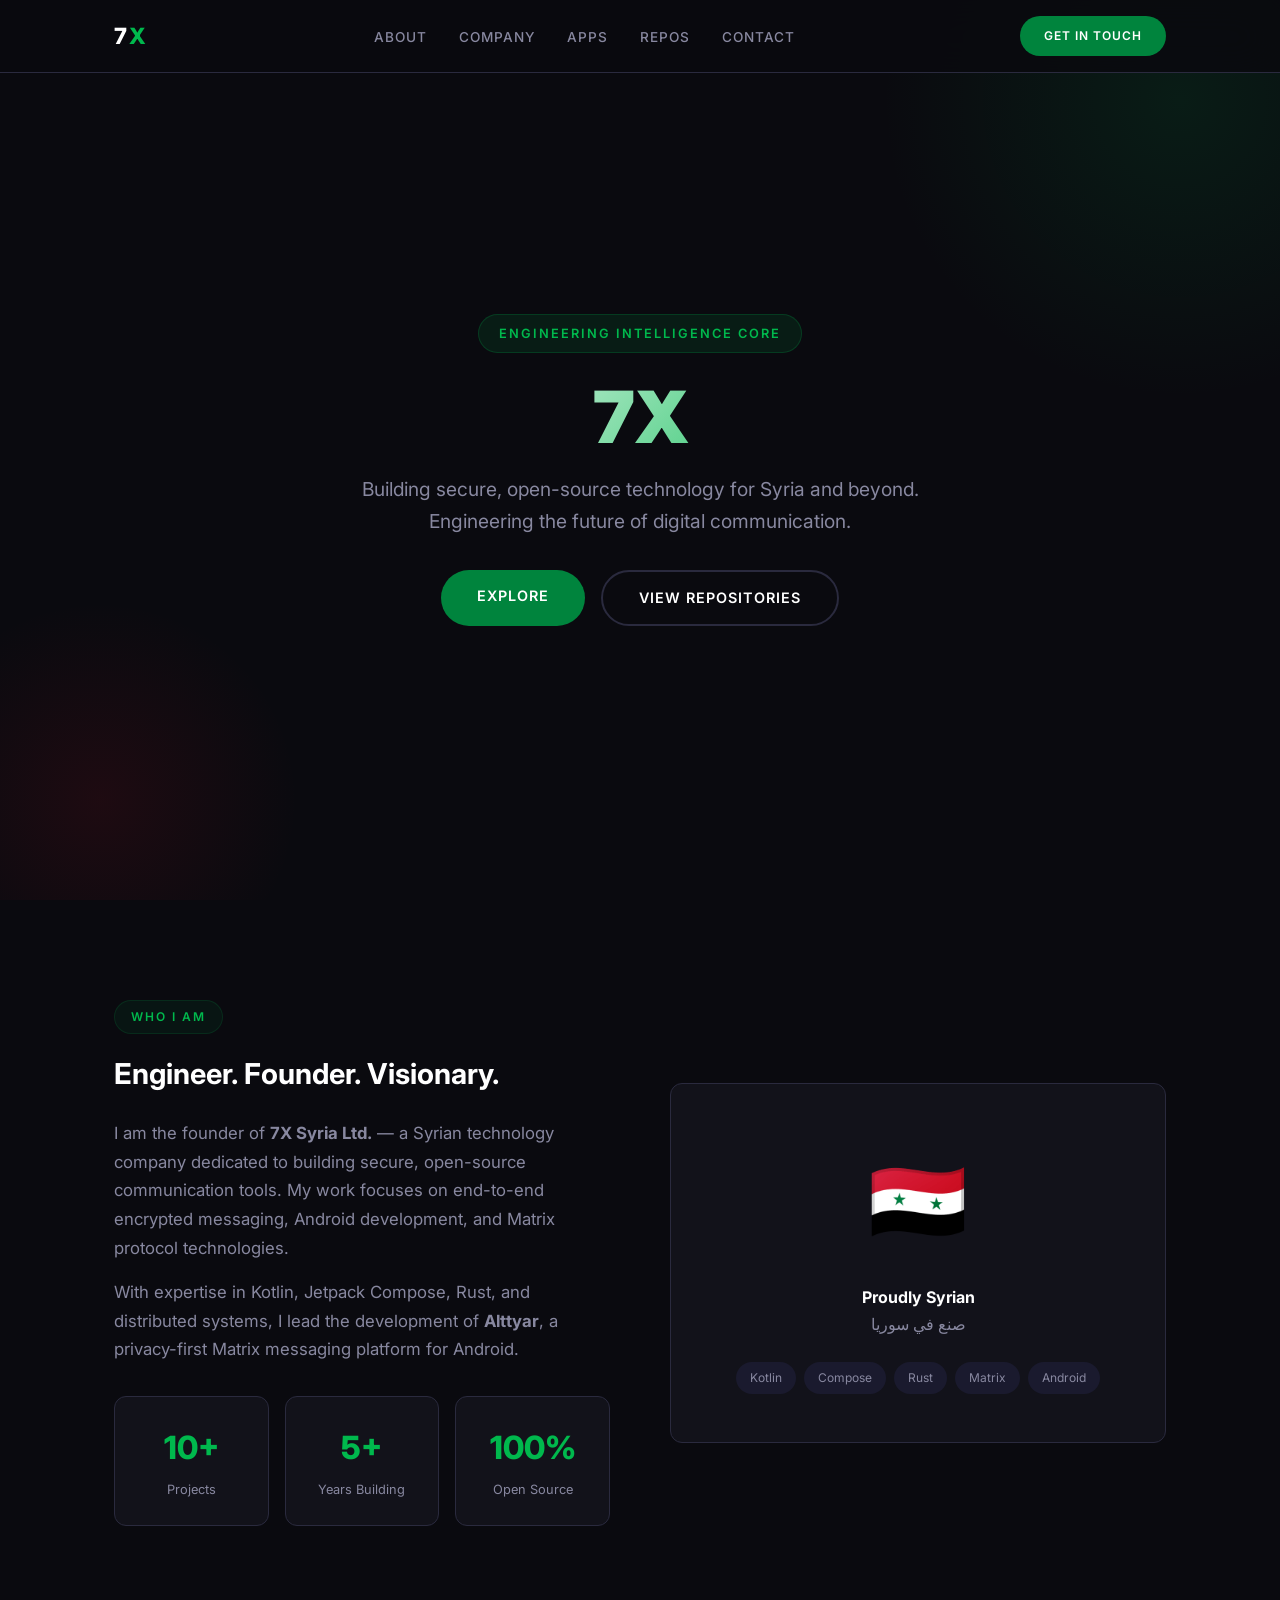
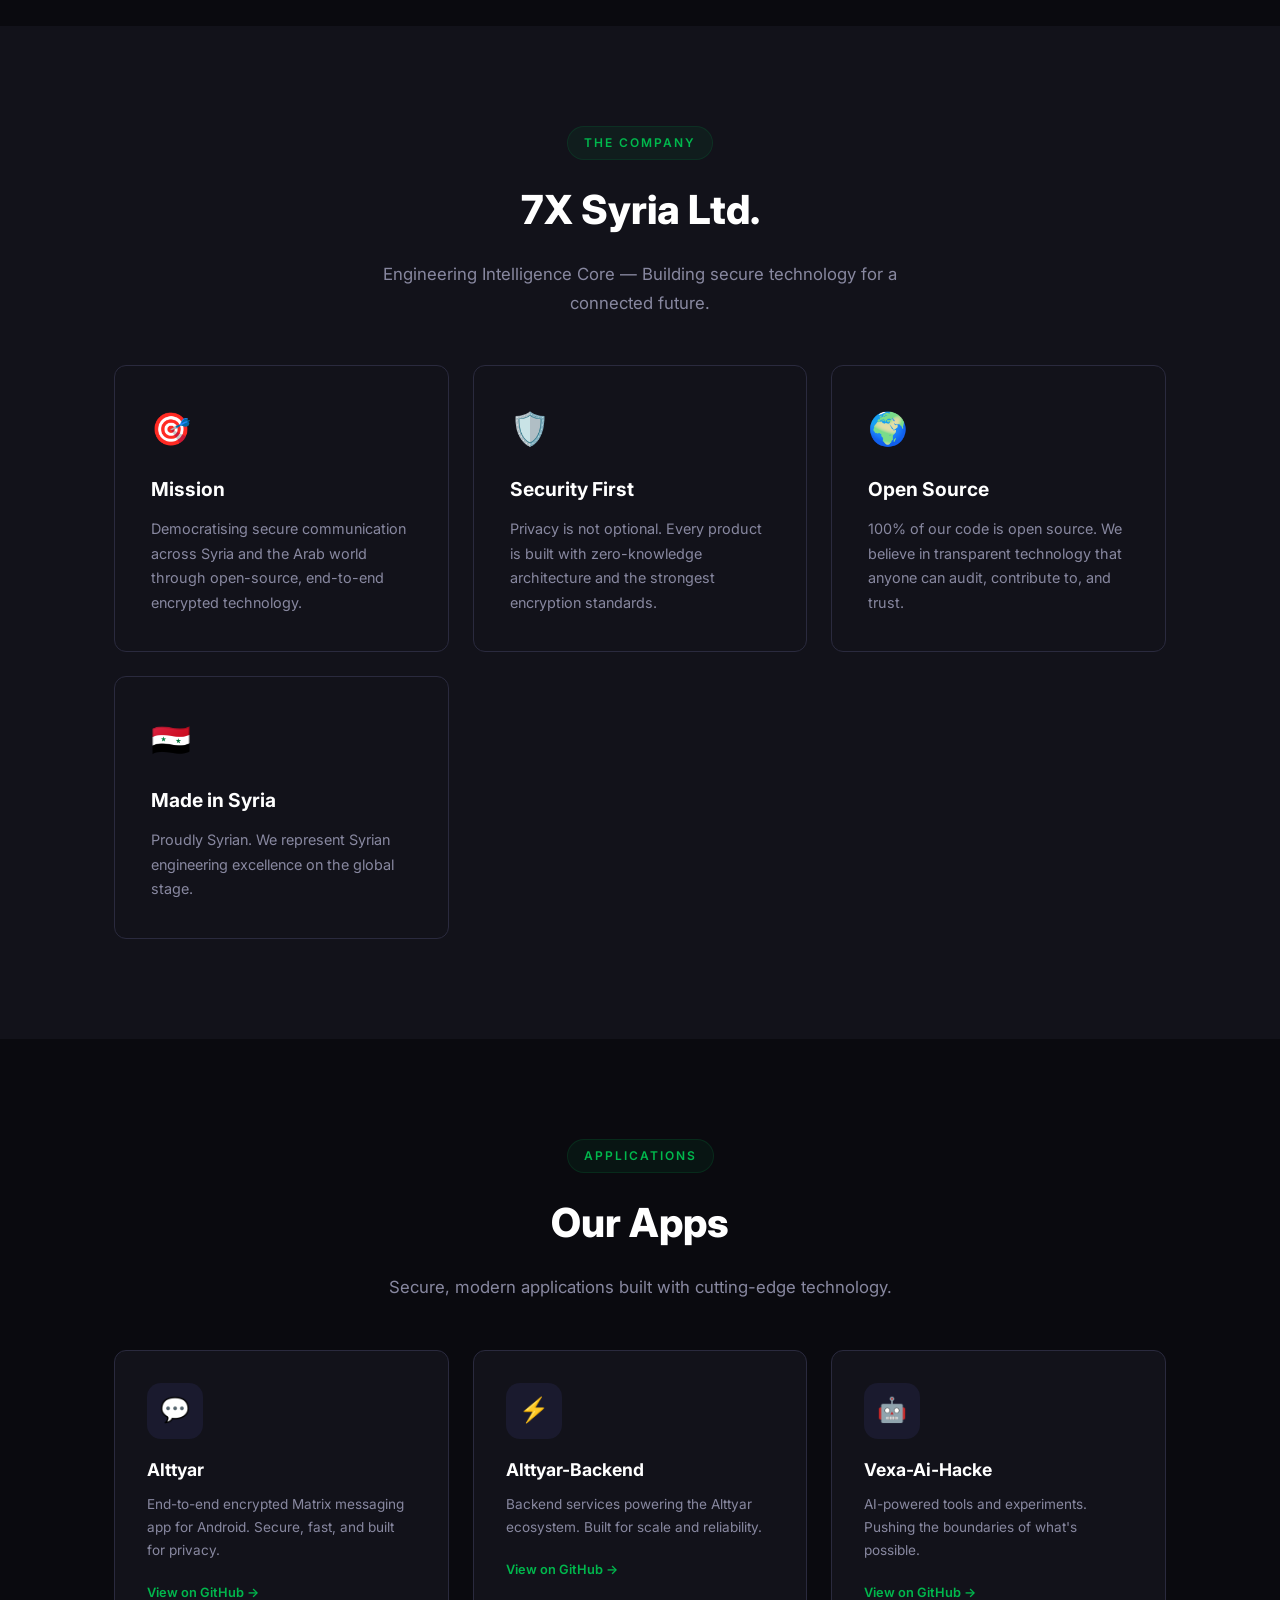
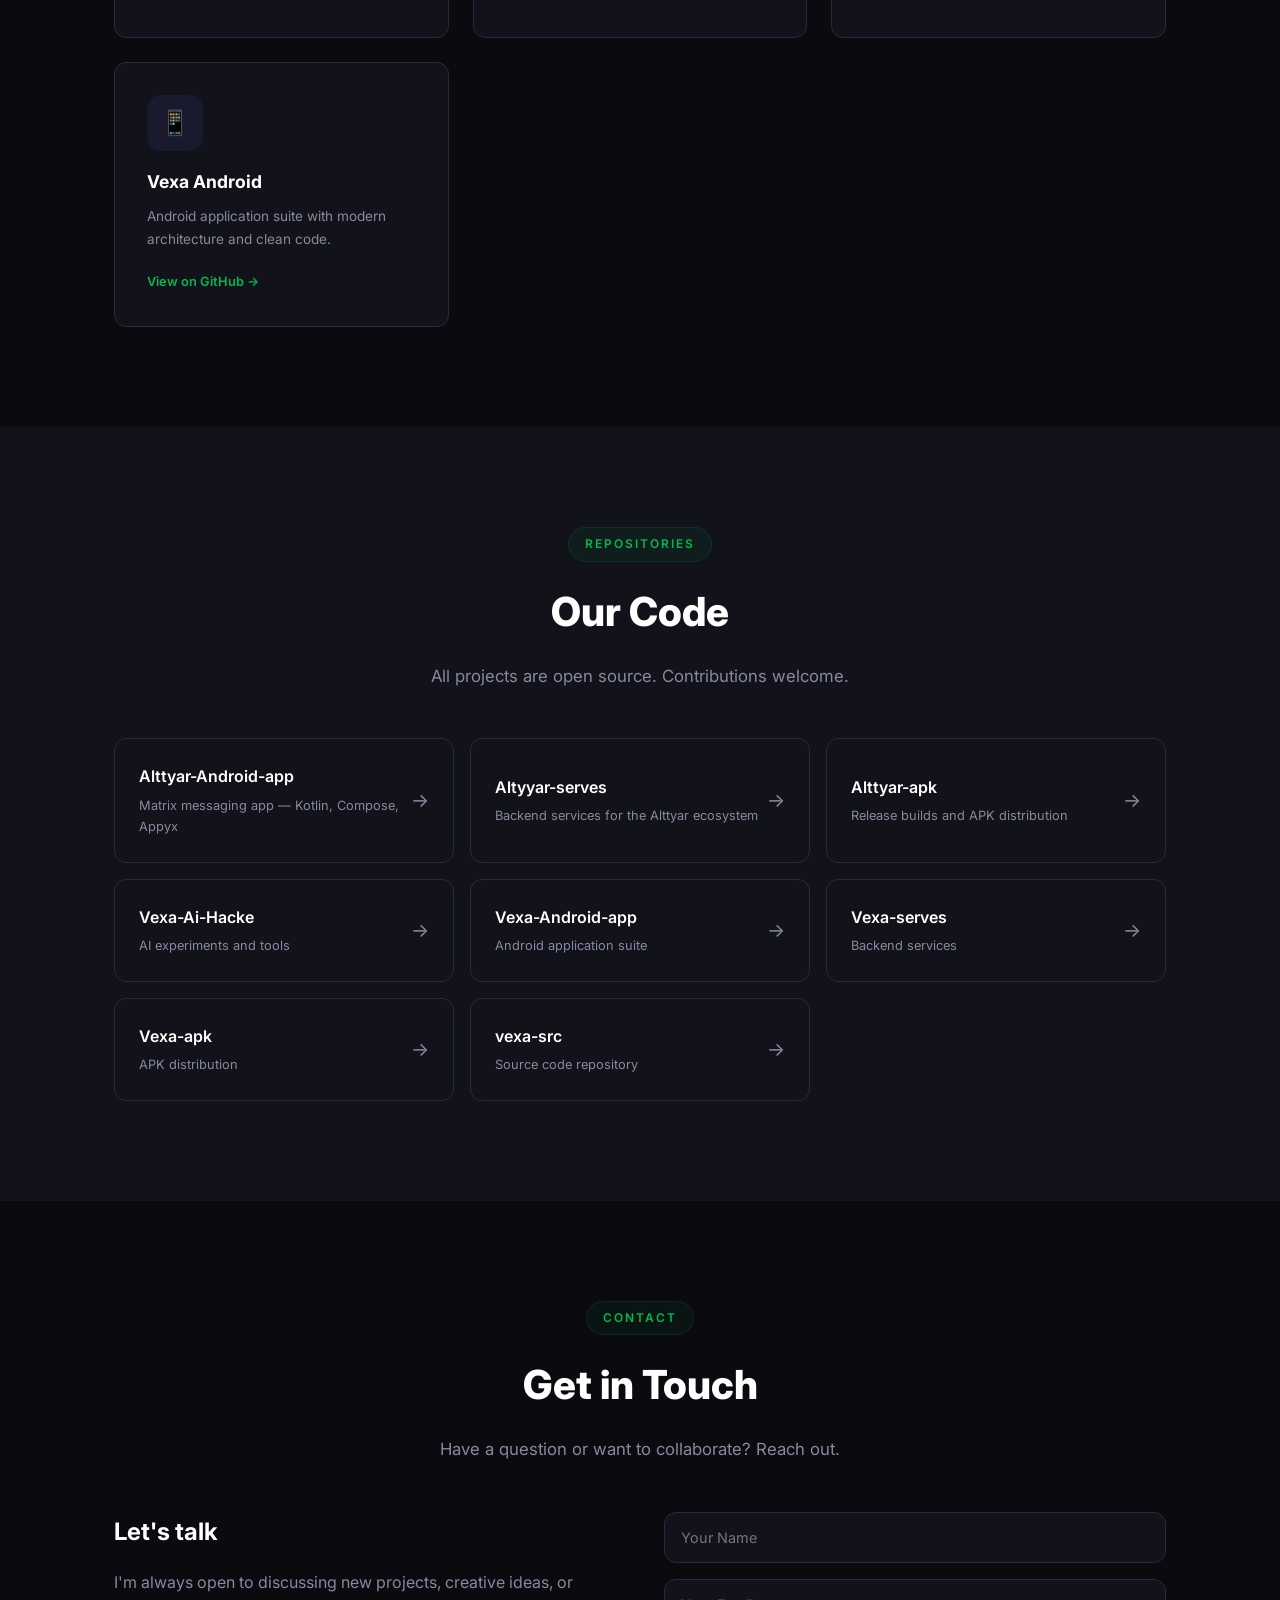
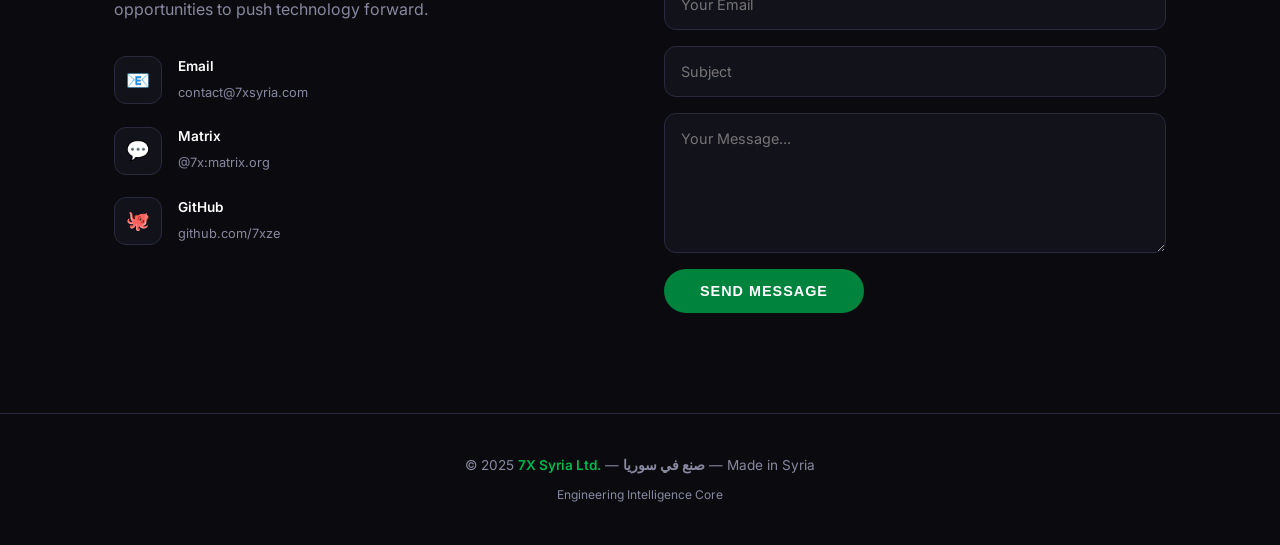
==== index.html @ 0cc9c68c "Build professional 7X website" ====
<!DOCTYPE html>
<html lang="en" dir="ltr">
<head>
  <meta charset="UTF-8">
  <meta name="viewport" content="width=device-width, initial-scale=1.0">
  <title>7X — Engineering Intelligence Core</title>
  <link rel="preconnect" href="https://fonts.googleapis.com">
  <link rel="preconnect" href="https://fonts.gstatic.com" crossorigin>
  <link href="https://fonts.googleapis.com/css2?family=Inter:wght@300;400;500;600;700;800;900&display=swap" rel="stylesheet">
  <style>
    *, *::before, *::after { margin: 0; padding: 0; box-sizing: border-box; }
    html { scroll-behavior: smooth; }
    :root {
      --bg: #0a0a0f;
      --bg2: #12121a;
      --bg3: #1a1a2e;
      --primary: #00843D;
      --primary-light: #00b84d;
      --accent: #ce1126;
      --white: #ffffff;
      --text: #e0e0e0;
      --text-muted: #8888a0;
      --border: #2a2a3e;
      --radius: 12px;
      --max-width: 1100px;
    }
    body {
      font-family: 'Inter', -apple-system, BlinkMacSystemFont, 'Segoe UI', sans-serif;
      background: var(--bg);
      color: var(--text);
      line-height: 1.7;
      overflow-x: hidden;
    }
    a { color: var(--primary-light); text-decoration: none; transition: 0.3s; }
    a:hover { color: var(--white); }
    .container { max-width: var(--max-width); margin: 0 auto; padding: 0 24px; }

    /* Nav */
    nav {
      position: fixed; top: 0; width: 100%; z-index: 1000;
      background: rgba(10,10,15,0.85); backdrop-filter: blur(20px);
      border-bottom: 1px solid var(--border);
      padding: 16px 0;
    }
    nav .container { display: flex; justify-content: space-between; align-items: center; }
    nav .logo { font-weight: 800; font-size: 1.4rem; color: var(--white); letter-spacing: 2px; }
    nav .logo span { color: var(--primary-light); }
    nav ul { display: flex; gap: 32px; list-style: none; }
    nav ul a { color: var(--text-muted); font-size: 0.85rem; font-weight: 500; text-transform: uppercase; letter-spacing: 1px; transition: 0.3s; }
    nav ul a:hover { color: var(--white); }

    /* Hero */
    .hero {
      min-height: 100vh; display: flex; align-items: center; justify-content: center;
      text-align: center; position: relative; overflow: hidden;
      padding: 120px 0 80px;
    }
    .hero::before {
      content: ''; position: absolute; width: 600px; height: 600px;
      background: radial-gradient(circle, rgba(0,132,61,0.15), transparent 70%);
      top: -200px; right: -200px; border-radius: 50%;
    }
    .hero::after {
      content: ''; position: absolute; width: 400px; height: 400px;
      background: radial-gradient(circle, rgba(206,17,38,0.1), transparent 70%);
      bottom: -100px; left: -100px; border-radius: 50%;
    }
    .hero-content { position: relative; z-index: 1; }
    .hero-badge {
      display: inline-block; padding: 8px 20px; border-radius: 50px;
      background: rgba(0,132,61,0.15); border: 1px solid rgba(0,132,61,0.3);
      color: var(--primary-light); font-size: 0.8rem; font-weight: 600;
      text-transform: uppercase; letter-spacing: 2px; margin-bottom: 24px;
    }
    .hero h1 {
      font-size: 4.5rem; font-weight: 900; line-height: 1.1; margin-bottom: 16px;
      background: linear-gradient(135deg, var(--white), var(--primary-light));
      -webkit-background-clip: text; -webkit-text-fill-color: transparent;
      background-clip: text;
    }
    .hero p {
      font-size: 1.2rem; color: var(--text-muted); max-width: 600px; margin: 0 auto 32px;
    }
    .hero-flags { display: flex; justify-content: center; gap: 12px; margin-bottom: 32px; }
    .hero-flags img { height: 24px; border-radius: 2px; }
    .btn {
      display: inline-block; padding: 14px 36px; border-radius: 50px;
      font-weight: 600; font-size: 0.9rem; cursor: pointer; transition: 0.3s;
      border: none; text-transform: uppercase; letter-spacing: 1px;
    }
    .btn-primary { background: var(--primary); color: var(--white); }
    .btn-primary:hover { background: var(--primary-light); transform: translateY(-2px); box-shadow: 0 8px 30px rgba(0,132,61,0.3); }
    .btn-outline { background: transparent; color: var(--white); border: 2px solid var(--border); }
    .btn-outline:hover { border-color: var(--primary-light); color: var(--primary-light); transform: translateY(-2px); }
    .hero-cta { display: flex; gap: 16px; justify-content: center; flex-wrap: wrap; }

    /* Sections */
    section { padding: 100px 0; }
    .section-tag {
      display: inline-block; padding: 6px 16px; border-radius: 50px;
      background: rgba(0,132,61,0.1); border: 1px solid rgba(0,132,61,0.2);
      color: var(--primary-light); font-size: 0.75rem; font-weight: 600;
      text-transform: uppercase; letter-spacing: 2px; margin-bottom: 16px;
    }
    .section-title {
      font-size: 2.5rem; font-weight: 800; margin-bottom: 16px; color: var(--white);
    }
    .section-subtitle {
      color: var(--text-muted); max-width: 600px; margin-bottom: 48px; font-size: 1.05rem;
    }

    /* About */
    .about-grid {
      display: grid; grid-template-columns: 1fr 1fr; gap: 60px; align-items: center;
    }
    .about-text h3 { font-size: 1.8rem; font-weight: 700; margin-bottom: 20px; color: var(--white); }
    .about-text p { color: var(--text-muted); margin-bottom: 16px; font-size: 1.05rem; }
    .about-stats { display: grid; grid-template-columns: repeat(3, 1fr); gap: 16px; margin-top: 32px; }
    .stat-card {
      background: var(--bg2); border: 1px solid var(--border); border-radius: var(--radius);
      padding: 24px; text-align: center;
    }
    .stat-card .num { font-size: 2rem; font-weight: 800; color: var(--primary-light); }
    .stat-card .label { font-size: 0.8rem; color: var(--text-muted); margin-top: 4px; }

    /* Company */
    .company-cards { display: grid; grid-template-columns: repeat(auto-fit, minmax(300px, 1fr)); gap: 24px; }
    .company-card {
      background: var(--bg2); border: 1px solid var(--border); border-radius: var(--radius);
      padding: 36px; transition: 0.3s;
    }
    .company-card:hover { border-color: var(--primary); transform: translateY(-4px); }
    .company-card .icon { font-size: 2rem; margin-bottom: 16px; }
    .company-card h4 { font-size: 1.2rem; font-weight: 700; margin-bottom: 12px; color: var(--white); }
    .company-card p { color: var(--text-muted); font-size: 0.9rem; }

    /* Apps */
    .apps-grid { display: grid; grid-template-columns: repeat(auto-fit, minmax(280px, 1fr)); gap: 24px; }
    .app-card {
      background: var(--bg2); border: 1px solid var(--border); border-radius: var(--radius);
      padding: 32px; transition: 0.3s;
    }
    .app-card:hover { border-color: var(--primary-light); transform: translateY(-4px); }
    .app-card .app-icon {
      width: 56px; height: 56px; border-radius: 14px; background: var(--bg3);
      display: flex; align-items: center; justify-content: center;
      font-size: 1.5rem; margin-bottom: 16px;
    }
    .app-card h4 { font-size: 1.1rem; font-weight: 700; margin-bottom: 8px; color: var(--white); }
    .app-card p { color: var(--text-muted); font-size: 0.85rem; margin-bottom: 16px; }
    .app-card .app-link { font-size: 0.8rem; font-weight: 600; color: var(--primary-light); }

    /* Repos */
    .repos-grid { display: grid; grid-template-columns: repeat(auto-fit, minmax(300px, 1fr)); gap: 16px; }
    .repo-card {
      background: var(--bg2); border: 1px solid var(--border); border-radius: var(--radius);
      padding: 24px; display: flex; justify-content: space-between; align-items: center; transition: 0.3s;
    }
    .repo-card:hover { border-color: var(--primary-light); }
    .repo-card .info h4 { font-size: 1rem; font-weight: 600; color: var(--white); margin-bottom: 4px; }
    .repo-card .info p { font-size: 0.8rem; color: var(--text-muted); }
    .repo-card .repo-link { color: var(--text-muted); font-size: 1.2rem; transition: 0.3s; }
    .repo-card .repo-link:hover { color: var(--primary-light); }

    /* Contact */
    .contact-grid { display: grid; grid-template-columns: 1fr 1fr; gap: 48px; }
    .contact-info h3 { font-size: 1.5rem; font-weight: 700; margin-bottom: 16px; color: var(--white); }
    .contact-info p { color: var(--text-muted); margin-bottom: 32px; }
    .contact-item { display: flex; align-items: center; gap: 16px; margin-bottom: 20px; }
    .contact-item .ci-icon {
      width: 48px; height: 48px; border-radius: 12px; background: var(--bg2);
      border: 1px solid var(--border); display: flex; align-items: center; justify-content: center;
      font-size: 1.2rem; flex-shrink: 0;
    }
    .contact-item .ci-text h5 { font-size: 0.85rem; font-weight: 600; color: var(--white); }
    .contact-item .ci-text span { font-size: 0.8rem; color: var(--text-muted); }
    .contact-form { display: flex; flex-direction: column; gap: 16px; }
    .contact-form input, .contact-form textarea {
      background: var(--bg2); border: 1px solid var(--border); border-radius: var(--radius);
      padding: 16px; font-family: inherit; font-size: 0.9rem; color: var(--white); outline: none; transition: 0.3s;
    }
    .contact-form input:focus, .contact-form textarea:focus { border-color: var(--primary); }
    .contact-form textarea { min-height: 140px; resize: vertical; }
    .contact-form .btn { align-self: flex-start; }

    /* Footer */
    footer {
      border-top: 1px solid var(--border); padding: 40px 0; text-align: center;
    }
    footer p { color: var(--text-muted); font-size: 0.85rem; }
    footer .syria { color: var(--primary-light); font-weight: 600; }

    /* Scrollbar */
    ::-webkit-scrollbar { width: 8px; }
    ::-webkit-scrollbar-track { background: var(--bg); }
    ::-webkit-scrollbar-thumb { background: var(--border); border-radius: 4px; }
    ::-webkit-scrollbar-thumb:hover { background: var(--primary); }

    /* Mobile */
    @media (max-width: 768px) {
      nav ul { display: none; }
      .hero h1 { font-size: 2.5rem; }
      .about-grid { grid-template-columns: 1fr; gap: 32px; }
      .contact-grid { grid-template-columns: 1fr; }
      section { padding: 60px 0; }
      .section-title { font-size: 1.8rem; }
      .about-stats { grid-template-columns: 1fr; }
    }

    @media (max-width: 480px) {
      .hero h1 { font-size: 2rem; }
      .hero-cta { flex-direction: column; align-items: center; }
    }
  </style>
</head>
<body>

  <!-- Nav -->
  <nav>
    <div class="container">
      <div class="logo">7<span>X</span></div>
      <ul>
        <li><a href="#about">About</a></li>
        <li><a href="#company">Company</a></li>
        <li><a href="#apps">Apps</a></li>
        <li><a href="#repos">Repos</a></li>
        <li><a href="#contact">Contact</a></li>
      </ul>
      <a href="#contact" class="btn btn-primary" style="padding: 10px 24px; font-size: 0.75rem;">Get in touch</a>
    </div>
  </nav>

  <!-- Hero -->
  <section class="hero" id="home">
    <div class="container hero-content">
      <div class="hero-badge">Engineering Intelligence Core</div>
      <h1>7X</h1>
      <p>Building secure, open-source technology for Syria and beyond. Engineering the future of digital communication.</p>
      <div class="hero-cta">
        <a href="#about" class="btn btn-primary">Explore</a>
        <a href="#repos" class="btn btn-outline">View Repositories</a>
      </div>
    </div>
  </section>

  <!-- About -->
  <section id="about">
    <div class="container">
      <div class="about-grid">
        <div class="about-text">
          <div class="section-tag">Who I Am</div>
          <h3>Engineer. Founder. Visionary.</h3>
          <p>
            I am the founder of <strong>7X Syria Ltd.</strong> — a Syrian technology company dedicated to building secure,
            open-source communication tools. My work focuses on end-to-end encrypted messaging, Android development,
            and Matrix protocol technologies.
          </p>
          <p>
            With expertise in Kotlin, Jetpack Compose, Rust, and distributed systems, I lead the development of
            <strong>Alttyar</strong>, a privacy-first Matrix messaging platform for Android.
          </p>
          <div class="about-stats">
            <div class="stat-card">
              <div class="num">10+</div>
              <div class="label">Projects</div>
            </div>
            <div class="stat-card">
              <div class="num">5+</div>
              <div class="label">Years Building</div>
            </div>
            <div class="stat-card">
              <div class="num">100%</div>
              <div class="label">Open Source</div>
            </div>
          </div>
        </div>
        <div style="background: var(--bg2); border: 1px solid var(--border); border-radius: var(--radius); padding: 48px; text-align: center;">
          <div style="font-size: 5rem; margin-bottom: 16px;">🇸🇾</div>
          <h4 style="color: var(--white); font-weight: 700;">Proudly Syrian</h4>
          <p style="color: var(--text-muted);">صنع في سوريا</p>
          <div style="margin-top: 24px; display: flex; justify-content: center; gap: 8px; flex-wrap: wrap;">
            <span style="padding: 6px 14px; background: var(--bg3); border-radius: 50px; font-size: 0.75rem; color: var(--text-muted);">Kotlin</span>
            <span style="padding: 6px 14px; background: var(--bg3); border-radius: 50px; font-size: 0.75rem; color: var(--text-muted);">Compose</span>
            <span style="padding: 6px 14px; background: var(--bg3); border-radius: 50px; font-size: 0.75rem; color: var(--text-muted);">Rust</span>
            <span style="padding: 6px 14px; background: var(--bg3); border-radius: 50px; font-size: 0.75rem; color: var(--text-muted);">Matrix</span>
            <span style="padding: 6px 14px; background: var(--bg3); border-radius: 50px; font-size: 0.75rem; color: var(--text-muted);">Android</span>
          </div>
        </div>
      </div>
    </div>
  </section>

  <!-- Company -->
  <section id="company" style="background: var(--bg2);">
    <div class="container">
      <div style="text-align: center; margin-bottom: 48px;">
        <div class="section-tag">The Company</div>
        <h2 class="section-title">7X Syria Ltd.</h2>
        <p class="section-subtitle" style="margin: 0 auto;">Engineering Intelligence Core — Building secure technology for a connected future.</p>
      </div>
      <div class="company-cards">
        <div class="company-card">
          <div class="icon">🎯</div>
          <h4>Mission</h4>
          <p>Democratising secure communication across Syria and the Arab world through open-source, end-to-end encrypted technology.</p>
        </div>
        <div class="company-card">
          <div class="icon">🛡️</div>
          <h4>Security First</h4>
          <p>Privacy is not optional. Every product is built with zero-knowledge architecture and the strongest encryption standards.</p>
        </div>
        <div class="company-card">
          <div class="icon">🌍</div>
          <h4>Open Source</h4>
          <p>100% of our code is open source. We believe in transparent technology that anyone can audit, contribute to, and trust.</p>
        </div>
        <div class="company-card">
          <div class="icon">🇸🇾</div>
          <h4>Made in Syria</h4>
          <p>Proudly Syrian. We represent Syrian engineering excellence on the global stage.</p>
        </div>
      </div>
    </div>
  </section>

  <!-- Apps -->
  <section id="apps">
    <div class="container">
      <div style="text-align: center; margin-bottom: 48px;">
        <div class="section-tag">Applications</div>
        <h2 class="section-title">Our Apps</h2>
        <p class="section-subtitle" style="margin: 0 auto;">Secure, modern applications built with cutting-edge technology.</p>
      </div>
      <div class="apps-grid">
        <div class="app-card">
          <div class="app-icon">💬</div>
          <h4>Alttyar</h4>
          <p>End-to-end encrypted Matrix messaging app for Android. Secure, fast, and built for privacy.</p>
          <a href="https://github.com/7xze/Alttyar-Android-app" class="app-link" target="_blank">View on GitHub →</a>
        </div>
        <div class="app-card">
          <div class="app-icon">⚡</div>
          <h4>Alttyar-Backend</h4>
          <p>Backend services powering the Alttyar ecosystem. Built for scale and reliability.</p>
          <a href="https://github.com/7xze/Altyyar-serves" class="app-link" target="_blank">View on GitHub →</a>
        </div>
        <div class="app-card">
          <div class="app-icon">🤖</div>
          <h4>Vexa-Ai-Hacke</h4>
          <p>AI-powered tools and experiments. Pushing the boundaries of what's possible.</p>
          <a href="https://github.com/7xze/Vexa-Ai-Hacke" class="app-link" target="_blank">View on GitHub →</a>
        </div>
        <div class="app-card">
          <div class="app-icon">📱</div>
          <h4>Vexa Android</h4>
          <p>Android application suite with modern architecture and clean code.</p>
          <a href="https://github.com/7xze/Vexa-Android-app" class="app-link" target="_blank">View on GitHub →</a>
        </div>
      </div>
    </div>
  </section>

  <!-- Repos -->
  <section id="repos" style="background: var(--bg2);">
    <div class="container">
      <div style="text-align: center; margin-bottom: 48px;">
        <div class="section-tag">Repositories</div>
        <h2 class="section-title">Our Code</h2>
        <p class="section-subtitle" style="margin: 0 auto;">All projects are open source. Contributions welcome.</p>
      </div>
      <div class="repos-grid">
        <div class="repo-card">
          <div class="info">
            <h4>Alttyar-Android-app</h4>
            <p>Matrix messaging app — Kotlin, Compose, Appyx</p>
          </div>
          <a href="https://github.com/7xze/Alttyar-Android-app" class="repo-link" target="_blank">→</a>
        </div>
        <div class="repo-card">
          <div class="info">
            <h4>Altyyar-serves</h4>
            <p>Backend services for the Alttyar ecosystem</p>
          </div>
          <a href="https://github.com/7xze/Altyyar-serves" class="repo-link" target="_blank">→</a>
        </div>
        <div class="repo-card">
          <div class="info">
            <h4>Alttyar-apk</h4>
            <p>Release builds and APK distribution</p>
          </div>
          <a href="https://github.com/7xze/Alttyar-apk" class="repo-link" target="_blank">→</a>
        </div>
        <div class="repo-card">
          <div class="info">
            <h4>Vexa-Ai-Hacke</h4>
            <p>AI experiments and tools</p>
          </div>
          <a href="https://github.com/7xze/Vexa-Ai-Hacke" class="repo-link" target="_blank">→</a>
        </div>
        <div class="repo-card">
          <div class="info">
            <h4>Vexa-Android-app</h4>
            <p>Android application suite</p>
          </div>
          <a href="https://github.com/7xze/Vexa-Android-app" class="repo-link" target="_blank">→</a>
        </div>
        <div class="repo-card">
          <div class="info">
            <h4>Vexa-serves</h4>
            <p>Backend services</p>
          </div>
          <a href="https://github.com/7xze/Vexa-serves" class="repo-link" target="_blank">→</a>
        </div>
        <div class="repo-card">
          <div class="info">
            <h4>Vexa-apk</h4>
            <p>APK distribution</p>
          </div>
          <a href="https://github.com/7xze/Vexa-apk" class="repo-link" target="_blank">→</a>
        </div>
        <div class="repo-card">
          <div class="info">
            <h4>vexa-src</h4>
            <p>Source code repository</p>
          </div>
          <a href="https://github.com/7xze/vexa-src" class="repo-link" target="_blank">→</a>
        </div>
      </div>
    </div>
  </section>

  <!-- Contact -->
  <section id="contact">
    <div class="container">
      <div style="text-align: center; margin-bottom: 48px;">
        <div class="section-tag">Contact</div>
        <h2 class="section-title">Get in Touch</h2>
        <p class="section-subtitle" style="margin: 0 auto;">Have a question or want to collaborate? Reach out.</p>
      </div>
      <div class="contact-grid">
        <div class="contact-info">
          <h3>Let's talk</h3>
          <p>I'm always open to discussing new projects, creative ideas, or opportunities to push technology forward.</p>
          <div class="contact-item">
            <div class="ci-icon">📧</div>
            <div class="ci-text">
              <h5>Email</h5>
              <span>contact@7xsyria.com</span>
            </div>
          </div>
          <div class="contact-item">
            <div class="ci-icon">💬</div>
            <div class="ci-text">
              <h5>Matrix</h5>
              <span>@7x:matrix.org</span>
            </div>
          </div>
          <div class="contact-item">
            <div class="ci-icon">🐙</div>
            <div class="ci-text">
              <h5>GitHub</h5>
              <span>github.com/7xze</span>
            </div>
          </div>
        </div>
        <form class="contact-form" action="mailto:contact@7xsyria.com" method="get" enctype="text/plain">
          <input type="text" placeholder="Your Name" required>
          <input type="email" placeholder="Your Email" required>
          <input type="text" placeholder="Subject">
          <textarea placeholder="Your Message..." required></textarea>
          <button type="submit" class="btn btn-primary">Send Message</button>
        </form>
      </div>
    </div>
  </section>

  <!-- Footer -->
  <footer>
    <div class="container">
      <p>&copy; 2025 <span class="syria">7X Syria Ltd.</span> — <strong>صنع في سوريا</strong> — Made in Syria</p>
      <p style="margin-top: 8px; font-size: 0.75rem;">Engineering Intelligence Core</p>
    </div>
  </footer>

</body>
</html>
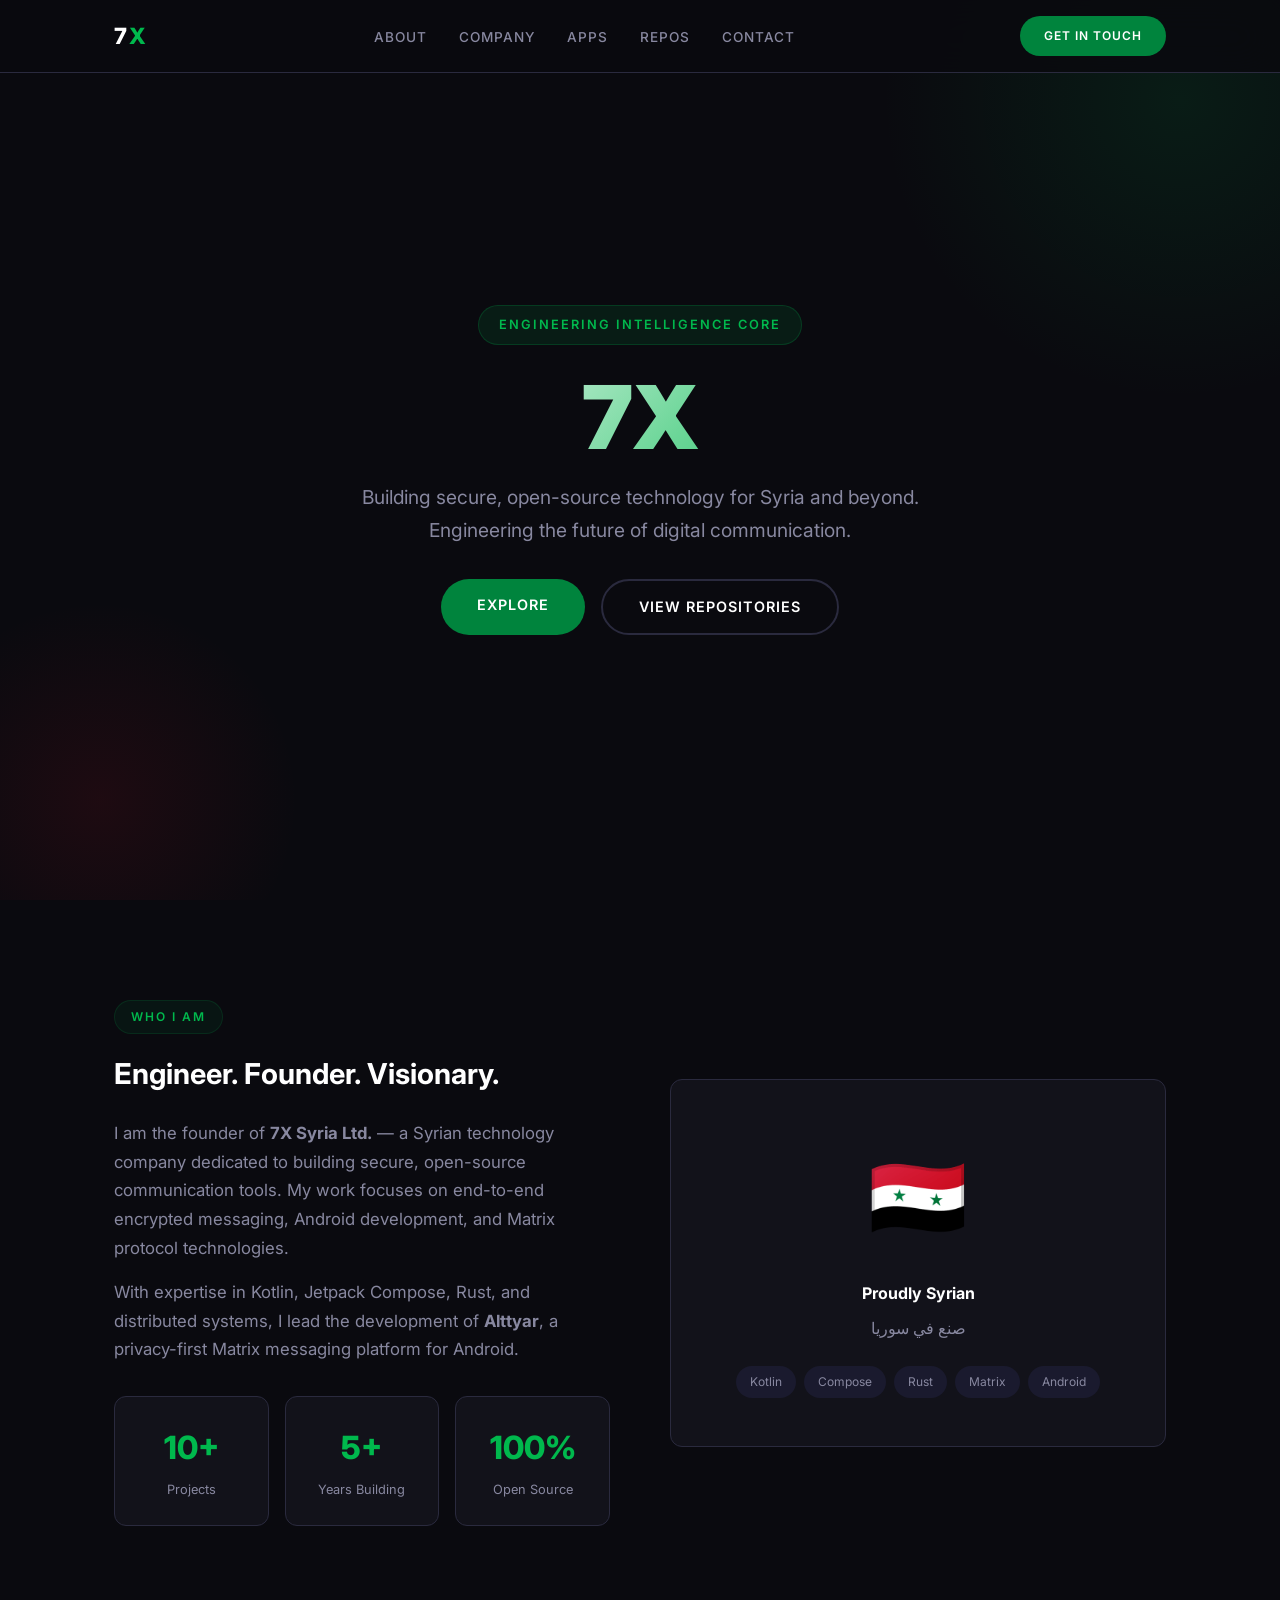
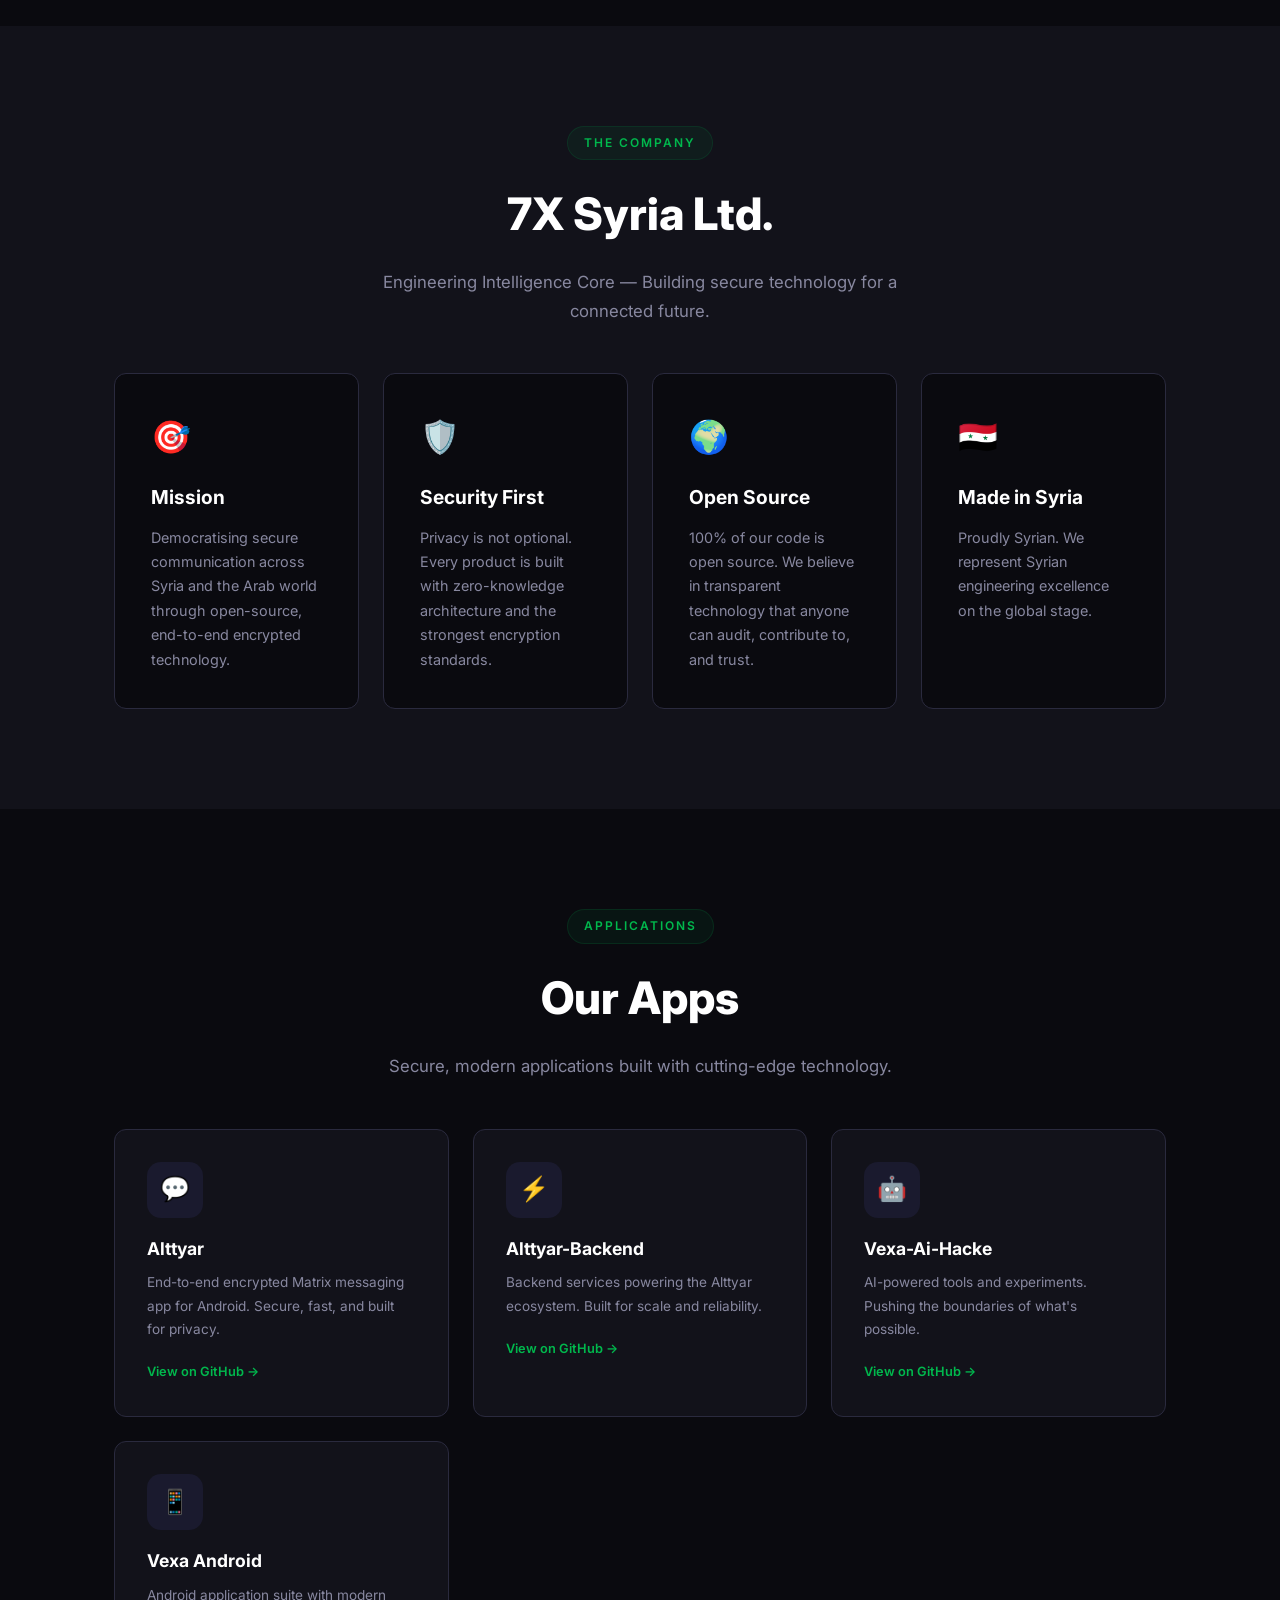
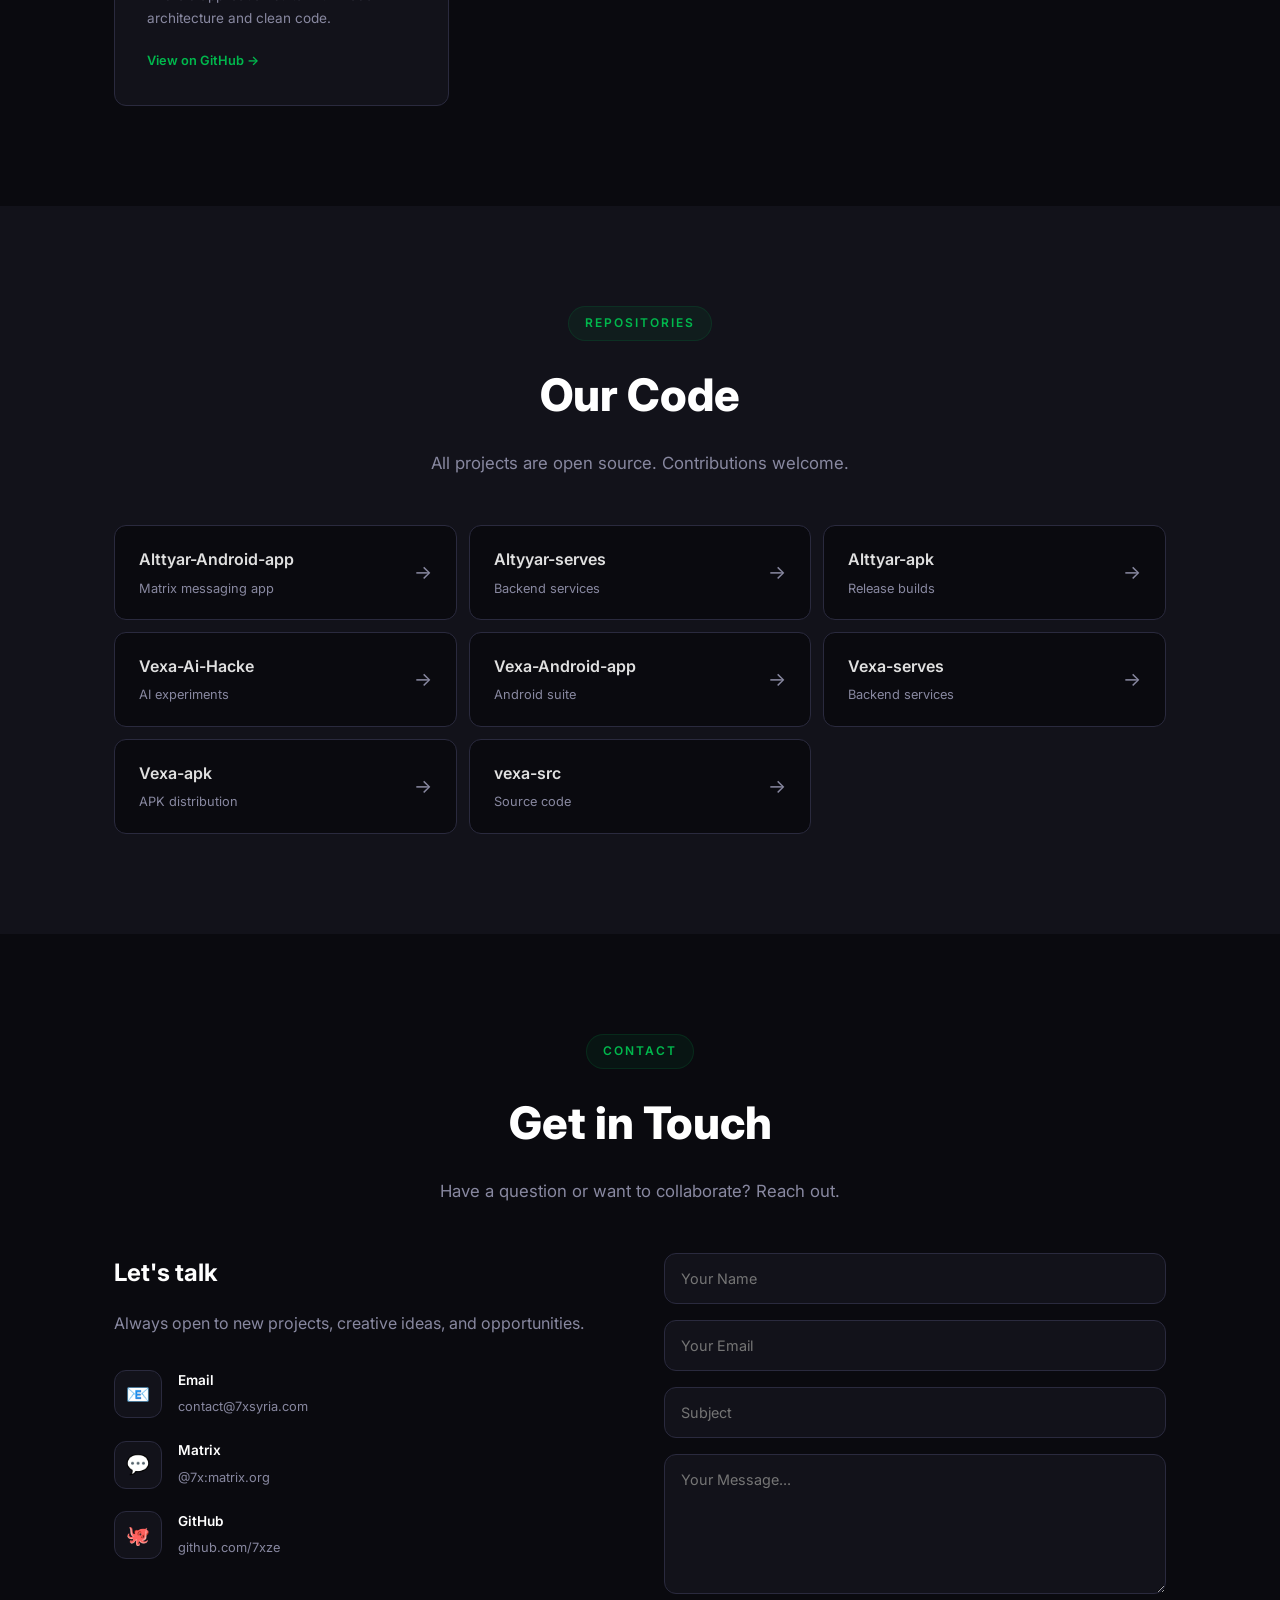
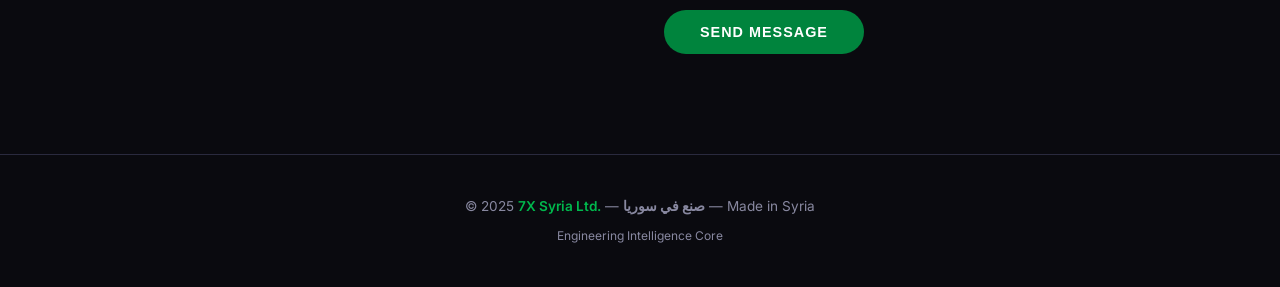
==== commit 173990bd: "Rebuild site with Python static generator" ====
--- a/index.html
+++ b/index.html
@@ -1,5 +1,5 @@
 <!DOCTYPE html>
-<html lang="en" dir="ltr">
+<html lang="en">
 <head>
   <meta charset="UTF-8">
   <meta name="viewport" content="width=device-width, initial-scale=1.0">
@@ -8,479 +8,422 @@
   <link rel="preconnect" href="https://fonts.gstatic.com" crossorigin>
   <link href="https://fonts.googleapis.com/css2?family=Inter:wght@300;400;500;600;700;800;900&display=swap" rel="stylesheet">
   <style>
-    *, *::before, *::after { margin: 0; padding: 0; box-sizing: border-box; }
-    html { scroll-behavior: smooth; }
-    :root {
-      --bg: #0a0a0f;
-      --bg2: #12121a;
-      --bg3: #1a1a2e;
-      --primary: #00843D;
-      --primary-light: #00b84d;
-      --accent: #ce1126;
-      --white: #ffffff;
-      --text: #e0e0e0;
-      --text-muted: #8888a0;
-      --border: #2a2a3e;
-      --radius: 12px;
-      --max-width: 1100px;
-    }
-    body {
-      font-family: 'Inter', -apple-system, BlinkMacSystemFont, 'Segoe UI', sans-serif;
-      background: var(--bg);
-      color: var(--text);
-      line-height: 1.7;
-      overflow-x: hidden;
-    }
-    a { color: var(--primary-light); text-decoration: none; transition: 0.3s; }
-    a:hover { color: var(--white); }
-    .container { max-width: var(--max-width); margin: 0 auto; padding: 0 24px; }
-
-    /* Nav */
-    nav {
-      position: fixed; top: 0; width: 100%; z-index: 1000;
-      background: rgba(10,10,15,0.85); backdrop-filter: blur(20px);
-      border-bottom: 1px solid var(--border);
-      padding: 16px 0;
-    }
-    nav .container { display: flex; justify-content: space-between; align-items: center; }
-    nav .logo { font-weight: 800; font-size: 1.4rem; color: var(--white); letter-spacing: 2px; }
-    nav .logo span { color: var(--primary-light); }
-    nav ul { display: flex; gap: 32px; list-style: none; }
-    nav ul a { color: var(--text-muted); font-size: 0.85rem; font-weight: 500; text-transform: uppercase; letter-spacing: 1px; transition: 0.3s; }
-    nav ul a:hover { color: var(--white); }
-
-    /* Hero */
-    .hero {
-      min-height: 100vh; display: flex; align-items: center; justify-content: center;
-      text-align: center; position: relative; overflow: hidden;
-      padding: 120px 0 80px;
-    }
-    .hero::before {
-      content: ''; position: absolute; width: 600px; height: 600px;
-      background: radial-gradient(circle, rgba(0,132,61,0.15), transparent 70%);
-      top: -200px; right: -200px; border-radius: 50%;
-    }
-    .hero::after {
-      content: ''; position: absolute; width: 400px; height: 400px;
-      background: radial-gradient(circle, rgba(206,17,38,0.1), transparent 70%);
-      bottom: -100px; left: -100px; border-radius: 50%;
-    }
-    .hero-content { position: relative; z-index: 1; }
-    .hero-badge {
-      display: inline-block; padding: 8px 20px; border-radius: 50px;
-      background: rgba(0,132,61,0.15); border: 1px solid rgba(0,132,61,0.3);
-      color: var(--primary-light); font-size: 0.8rem; font-weight: 600;
-      text-transform: uppercase; letter-spacing: 2px; margin-bottom: 24px;
-    }
-    .hero h1 {
-      font-size: 4.5rem; font-weight: 900; line-height: 1.1; margin-bottom: 16px;
-      background: linear-gradient(135deg, var(--white), var(--primary-light));
-      -webkit-background-clip: text; -webkit-text-fill-color: transparent;
-      background-clip: text;
-    }
-    .hero p {
-      font-size: 1.2rem; color: var(--text-muted); max-width: 600px; margin: 0 auto 32px;
-    }
-    .hero-flags { display: flex; justify-content: center; gap: 12px; margin-bottom: 32px; }
-    .hero-flags img { height: 24px; border-radius: 2px; }
-    .btn {
-      display: inline-block; padding: 14px 36px; border-radius: 50px;
-      font-weight: 600; font-size: 0.9rem; cursor: pointer; transition: 0.3s;
-      border: none; text-transform: uppercase; letter-spacing: 1px;
-    }
-    .btn-primary { background: var(--primary); color: var(--white); }
-    .btn-primary:hover { background: var(--primary-light); transform: translateY(-2px); box-shadow: 0 8px 30px rgba(0,132,61,0.3); }
-    .btn-outline { background: transparent; color: var(--white); border: 2px solid var(--border); }
-    .btn-outline:hover { border-color: var(--primary-light); color: var(--primary-light); transform: translateY(-2px); }
-    .hero-cta { display: flex; gap: 16px; justify-content: center; flex-wrap: wrap; }
-
-    /* Sections */
-    section { padding: 100px 0; }
-    .section-tag {
-      display: inline-block; padding: 6px 16px; border-radius: 50px;
-      background: rgba(0,132,61,0.1); border: 1px solid rgba(0,132,61,0.2);
-      color: var(--primary-light); font-size: 0.75rem; font-weight: 600;
-      text-transform: uppercase; letter-spacing: 2px; margin-bottom: 16px;
-    }
-    .section-title {
-      font-size: 2.5rem; font-weight: 800; margin-bottom: 16px; color: var(--white);
-    }
-    .section-subtitle {
-      color: var(--text-muted); max-width: 600px; margin-bottom: 48px; font-size: 1.05rem;
-    }
-
-    /* About */
-    .about-grid {
-      display: grid; grid-template-columns: 1fr 1fr; gap: 60px; align-items: center;
-    }
-    .about-text h3 { font-size: 1.8rem; font-weight: 700; margin-bottom: 20px; color: var(--white); }
-    .about-text p { color: var(--text-muted); margin-bottom: 16px; font-size: 1.05rem; }
-    .about-stats { display: grid; grid-template-columns: repeat(3, 1fr); gap: 16px; margin-top: 32px; }
-    .stat-card {
-      background: var(--bg2); border: 1px solid var(--border); border-radius: var(--radius);
-      padding: 24px; text-align: center;
-    }
-    .stat-card .num { font-size: 2rem; font-weight: 800; color: var(--primary-light); }
-    .stat-card .label { font-size: 0.8rem; color: var(--text-muted); margin-top: 4px; }
-
-    /* Company */
-    .company-cards { display: grid; grid-template-columns: repeat(auto-fit, minmax(300px, 1fr)); gap: 24px; }
-    .company-card {
-      background: var(--bg2); border: 1px solid var(--border); border-radius: var(--radius);
-      padding: 36px; transition: 0.3s;
-    }
-    .company-card:hover { border-color: var(--primary); transform: translateY(-4px); }
-    .company-card .icon { font-size: 2rem; margin-bottom: 16px; }
-    .company-card h4 { font-size: 1.2rem; font-weight: 700; margin-bottom: 12px; color: var(--white); }
-    .company-card p { color: var(--text-muted); font-size: 0.9rem; }
-
-    /* Apps */
-    .apps-grid { display: grid; grid-template-columns: repeat(auto-fit, minmax(280px, 1fr)); gap: 24px; }
-    .app-card {
-      background: var(--bg2); border: 1px solid var(--border); border-radius: var(--radius);
-      padding: 32px; transition: 0.3s;
-    }
-    .app-card:hover { border-color: var(--primary-light); transform: translateY(-4px); }
-    .app-card .app-icon {
-      width: 56px; height: 56px; border-radius: 14px; background: var(--bg3);
-      display: flex; align-items: center; justify-content: center;
-      font-size: 1.5rem; margin-bottom: 16px;
-    }
-    .app-card h4 { font-size: 1.1rem; font-weight: 700; margin-bottom: 8px; color: var(--white); }
-    .app-card p { color: var(--text-muted); font-size: 0.85rem; margin-bottom: 16px; }
-    .app-card .app-link { font-size: 0.8rem; font-weight: 600; color: var(--primary-light); }
-
-    /* Repos */
-    .repos-grid { display: grid; grid-template-columns: repeat(auto-fit, minmax(300px, 1fr)); gap: 16px; }
-    .repo-card {
-      background: var(--bg2); border: 1px solid var(--border); border-radius: var(--radius);
-      padding: 24px; display: flex; justify-content: space-between; align-items: center; transition: 0.3s;
-    }
-    .repo-card:hover { border-color: var(--primary-light); }
-    .repo-card .info h4 { font-size: 1rem; font-weight: 600; color: var(--white); margin-bottom: 4px; }
-    .repo-card .info p { font-size: 0.8rem; color: var(--text-muted); }
-    .repo-card .repo-link { color: var(--text-muted); font-size: 1.2rem; transition: 0.3s; }
-    .repo-card .repo-link:hover { color: var(--primary-light); }
-
-    /* Contact */
-    .contact-grid { display: grid; grid-template-columns: 1fr 1fr; gap: 48px; }
-    .contact-info h3 { font-size: 1.5rem; font-weight: 700; margin-bottom: 16px; color: var(--white); }
-    .contact-info p { color: var(--text-muted); margin-bottom: 32px; }
-    .contact-item { display: flex; align-items: center; gap: 16px; margin-bottom: 20px; }
-    .contact-item .ci-icon {
-      width: 48px; height: 48px; border-radius: 12px; background: var(--bg2);
-      border: 1px solid var(--border); display: flex; align-items: center; justify-content: center;
-      font-size: 1.2rem; flex-shrink: 0;
-    }
-    .contact-item .ci-text h5 { font-size: 0.85rem; font-weight: 600; color: var(--white); }
-    .contact-item .ci-text span { font-size: 0.8rem; color: var(--text-muted); }
-    .contact-form { display: flex; flex-direction: column; gap: 16px; }
-    .contact-form input, .contact-form textarea {
-      background: var(--bg2); border: 1px solid var(--border); border-radius: var(--radius);
-      padding: 16px; font-family: inherit; font-size: 0.9rem; color: var(--white); outline: none; transition: 0.3s;
-    }
-    .contact-form input:focus, .contact-form textarea:focus { border-color: var(--primary); }
-    .contact-form textarea { min-height: 140px; resize: vertical; }
-    .contact-form .btn { align-self: flex-start; }
-
-    /* Footer */
-    footer {
-      border-top: 1px solid var(--border); padding: 40px 0; text-align: center;
-    }
-    footer p { color: var(--text-muted); font-size: 0.85rem; }
-    footer .syria { color: var(--primary-light); font-weight: 600; }
-
-    /* Scrollbar */
-    ::-webkit-scrollbar { width: 8px; }
-    ::-webkit-scrollbar-track { background: var(--bg); }
-    ::-webkit-scrollbar-thumb { background: var(--border); border-radius: 4px; }
-    ::-webkit-scrollbar-thumb:hover { background: var(--primary); }
-
-    /* Mobile */
-    @media (max-width: 768px) {
-      nav ul { display: none; }
-      .hero h1 { font-size: 2.5rem; }
-      .about-grid { grid-template-columns: 1fr; gap: 32px; }
-      .contact-grid { grid-template-columns: 1fr; }
-      section { padding: 60px 0; }
-      .section-title { font-size: 1.8rem; }
-      .about-stats { grid-template-columns: 1fr; }
-    }
-
-    @media (max-width: 480px) {
-      .hero h1 { font-size: 2rem; }
-      .hero-cta { flex-direction: column; align-items: center; }
-    }
-  </style>
+*, *::before, *::after { margin: 0; padding: 0; box-sizing: border-box; }
+html { scroll-behavior: smooth; }
+
+:root {
+  --bg: #0a0a0f;
+  --bg2: #12121a;
+  --bg3: #1a1a2e;
+  --primary: #00843D;
+  --primary-light: #00b84d;
+  --accent: #ce1126;
+  --white: #ffffff;
+  --text: #e0e0e0;
+  --text-muted: #8888a0;
+  --border: #2a2a3e;
+  --radius: 12px;
+  --max-width: 1100px;
+}
+
+body {
+  font-family: 'Inter', -apple-system, BlinkMacSystemFont, 'Segoe UI', sans-serif;
+  background: var(--bg);
+  color: var(--text);
+  line-height: 1.7;
+  overflow-x: hidden;
+}
+
+a { color: var(--primary-light); text-decoration: none; transition: all 0.3s ease; }
+a:hover { color: var(--white); }
+img { max-width: 100%; }
+.container { max-width: var(--max-width); margin: 0 auto; padding: 0 24px; }
+
+/* Nav */
+nav {
+  position: fixed; top: 0; width: 100%; z-index: 1000;
+  background: rgba(10,10,15,0.85); backdrop-filter: blur(20px);
+  -webkit-backdrop-filter: blur(20px);
+  border-bottom: 1px solid var(--border);
+  padding: 16px 0;
+}
+nav .container { display: flex; justify-content: space-between; align-items: center; }
+nav .logo { font-weight: 800; font-size: 1.4rem; color: var(--white); letter-spacing: 2px; }
+nav .logo span { color: var(--primary-light); }
+nav ul { display: flex; gap: 32px; list-style: none; }
+nav ul a { color: var(--text-muted); font-size: 0.85rem; font-weight: 500; text-transform: uppercase; letter-spacing: 1px; }
+nav ul a:hover { color: var(--white); }
+
+/* Hero */
+.hero {
+  min-height: 100vh; display: flex; align-items: center; justify-content: center;
+  text-align: center; position: relative; overflow: hidden;
+  padding: 120px 0 80px;
+}
+.hero::before {
+  content: ''; position: absolute; width: 600px; height: 600px;
+  background: radial-gradient(circle, rgba(0,132,61,0.15) 0%, transparent 70%);
+  top: -200px; right: -200px; border-radius: 50%; pointer-events: none;
+}
+.hero::after {
+  content: ''; position: absolute; width: 400px; height: 400px;
+  background: radial-gradient(circle, rgba(206,17,38,0.1) 0%, transparent 70%);
+  bottom: -100px; left: -100px; border-radius: 50%; pointer-events: none;
+}
+.hero-content { position: relative; z-index: 1; }
+.hero-badge {
+  display: inline-block; padding: 8px 20px; border-radius: 50px;
+  background: rgba(0,132,61,0.15); border: 1px solid rgba(0,132,61,0.3);
+  color: var(--primary-light); font-size: 0.8rem; font-weight: 600;
+  text-transform: uppercase; letter-spacing: 2px; margin-bottom: 24px;
+}
+.hero h1 {
+  font-size: clamp(3rem, 10vw, 5.5rem); font-weight: 900; line-height: 1.1;
+  margin-bottom: 16px;
+  background: linear-gradient(135deg, var(--white) 0%, var(--primary-light) 100%);
+  -webkit-background-clip: text; -webkit-text-fill-color: transparent;
+  background-clip: text;
+}
+.hero p { font-size: 1.2rem; color: var(--text-muted); max-width: 600px; margin: 0 auto 32px; }
+
+/* Buttons */
+.btn {
+  display: inline-block; padding: 14px 36px; border-radius: 50px;
+  font-weight: 600; font-size: 0.9rem; cursor: pointer; transition: all 0.3s ease;
+  border: none; text-transform: uppercase; letter-spacing: 1px;
+}
+.btn-primary { background: var(--primary); color: var(--white); }
+.btn-primary:hover { background: var(--primary-light); transform: translateY(-2px); box-shadow: 0 8px 30px rgba(0,132,61,0.3); }
+.btn-outline { background: transparent; color: var(--white); border: 2px solid var(--border); }
+.btn-outline:hover { border-color: var(--primary-light); color: var(--primary-light); transform: translateY(-2px); }
+.nav-cta { padding: 10px 24px; font-size: 0.75rem; }
+.hero-cta { display: flex; gap: 16px; justify-content: center; flex-wrap: wrap; }
+
+/* Sections */
+section { padding: 100px 0; }
+#company, #repos { background: var(--bg2); }
+.section-center { text-align: center; margin-bottom: 48px; }
+.section-tag {
+  display: inline-block; padding: 6px 16px; border-radius: 50px;
+  background: rgba(0,132,61,0.1); border: 1px solid rgba(0,132,61,0.2);
+  color: var(--primary-light); font-size: 0.75rem; font-weight: 600;
+  text-transform: uppercase; letter-spacing: 2px; margin-bottom: 16px;
+}
+.section-title { font-size: clamp(2rem, 5vw, 2.8rem); font-weight: 800; margin-bottom: 16px; color: var(--white); }
+.section-subtitle { color: var(--text-muted); max-width: 600px; margin: 0 auto 48px; font-size: 1.05rem; }
+
+/* About */
+.about-grid { display: grid; grid-template-columns: 1fr 1fr; gap: 60px; align-items: center; }
+.about-text h3 { font-size: clamp(1.4rem, 3vw, 1.8rem); font-weight: 700; margin-bottom: 20px; color: var(--white); }
+.about-text p { color: var(--text-muted); margin-bottom: 16px; font-size: 1.05rem; }
+.about-stats { display: grid; grid-template-columns: repeat(3, 1fr); gap: 16px; margin-top: 32px; }
+.stat-card { background: var(--bg2); border: 1px solid var(--border); border-radius: var(--radius); padding: 24px; text-align: center; }
+.stat-card .num { font-size: 2rem; font-weight: 800; color: var(--primary-light); }
+.stat-card .label { font-size: 0.8rem; color: var(--text-muted); margin-top: 4px; }
+.about-visual {
+  background: var(--bg2); border: 1px solid var(--border); border-radius: var(--radius);
+  padding: 48px; text-align: center;
+}
+.about-flag { font-size: 5rem; margin-bottom: 16px; }
+.about-visual h4 { color: var(--white); font-weight: 700; }
+.about-moto { color: var(--text-muted); margin: 8px 0 24px; }
+.about-tags { display: flex; justify-content: center; gap: 8px; flex-wrap: wrap; }
+.about-tags span {
+  padding: 6px 14px; background: var(--bg3); border-radius: 50px;
+  font-size: 0.75rem; color: var(--text-muted);
+}
+
+/* Company */
+.company-cards { display: grid; grid-template-columns: repeat(auto-fit, minmax(240px, 1fr)); gap: 24px; }
+.company-card {
+  background: var(--bg); border: 1px solid var(--border); border-radius: var(--radius);
+  padding: 36px; transition: all 0.3s ease;
+}
+.company-card:hover { border-color: var(--primary); transform: translateY(-4px); }
+.card-icon { font-size: 2rem; margin-bottom: 16px; }
+.company-card h4 { font-size: 1.2rem; font-weight: 700; margin-bottom: 12px; color: var(--white); }
+.company-card p { color: var(--text-muted); font-size: 0.9rem; }
+
+/* Apps */
+.apps-grid { display: grid; grid-template-columns: repeat(auto-fit, minmax(260px, 1fr)); gap: 24px; }
+.app-card {
+  background: var(--bg2); border: 1px solid var(--border); border-radius: var(--radius);
+  padding: 32px; transition: all 0.3s ease;
+}
+.app-card:hover { border-color: var(--primary-light); transform: translateY(-4px); }
+.app-icon {
+  width: 56px; height: 56px; border-radius: 14px; background: var(--bg3);
+  display: flex; align-items: center; justify-content: center;
+  font-size: 1.5rem; margin-bottom: 16px;
+}
+.app-card h4 { font-size: 1.1rem; font-weight: 700; margin-bottom: 8px; color: var(--white); }
+.app-card p { color: var(--text-muted); font-size: 0.85rem; margin-bottom: 16px; }
+.app-link { font-size: 0.8rem; font-weight: 600; color: var(--primary-light); }
+
+/* Repos */
+.repos-grid { display: grid; grid-template-columns: repeat(auto-fit, minmax(280px, 1fr)); gap: 12px; }
+.repo-card {
+  background: var(--bg); border: 1px solid var(--border); border-radius: var(--radius);
+  padding: 20px 24px; display: flex; justify-content: space-between; align-items: center;
+  transition: all 0.3s ease; color: var(--text);
+}
+.repo-card:hover { border-color: var(--primary-light); color: var(--white); }
+.repo-info h4 { font-size: 1rem; font-weight: 600; color: inherit; margin-bottom: 4px; }
+.repo-info p { font-size: 0.8rem; color: var(--text-muted); }
+.repo-arrow { color: var(--text-muted); font-size: 1.2rem; transition: all 0.3s ease; }
+.repo-card:hover .repo-arrow { color: var(--primary-light); transform: translateX(4px); }
+
+/* Contact */
+.contact-grid { display: grid; grid-template-columns: 1fr 1fr; gap: 48px; }
+.contact-info h3 { font-size: 1.5rem; font-weight: 700; margin-bottom: 16px; color: var(--white); }
+.contact-info > p { color: var(--text-muted); margin-bottom: 32px; }
+.contact-item { display: flex; align-items: center; gap: 16px; margin-bottom: 20px; }
+.ci-icon {
+  width: 48px; height: 48px; border-radius: 12px; background: var(--bg2);
+  border: 1px solid var(--border); display: flex; align-items: center;
+  justify-content: center; font-size: 1.2rem; flex-shrink: 0;
+}
+.ci-text h5 { font-size: 0.85rem; font-weight: 600; color: var(--white); }
+.ci-text span { font-size: 0.8rem; color: var(--text-muted); }
+.contact-form { display: flex; flex-direction: column; gap: 16px; }
+.contact-form input, .contact-form textarea {
+  background: var(--bg2); border: 1px solid var(--border); border-radius: var(--radius);
+  padding: 16px; font-family: inherit; font-size: 0.9rem; color: var(--white);
+  outline: none; transition: all 0.3s ease;
+}
+.contact-form input:focus, .contact-form textarea:focus { border-color: var(--primary); }
+.contact-form textarea { min-height: 140px; resize: vertical; }
+.contact-form .btn { align-self: flex-start; }
+
+/* Footer */
+footer { border-top: 1px solid var(--border); padding: 40px 0; text-align: center; }
+footer p { color: var(--text-muted); font-size: 0.85rem; }
+footer .syria { color: var(--primary-light); font-weight: 600; }
+.footer-tagline { margin-top: 8px; font-size: 0.75rem; }
+
+/* Scrollbar */
+::-webkit-scrollbar { width: 8px; }
+::-webkit-scrollbar-track { background: var(--bg); }
+::-webkit-scrollbar-thumb { background: var(--border); border-radius: 4px; }
+::-webkit-scrollbar-thumb:hover { background: var(--primary); }
+
+/* Mobile */
+@media (max-width: 768px) {
+  nav ul { display: none; }
+  .about-grid { grid-template-columns: 1fr; gap: 32px; }
+  .contact-grid { grid-template-columns: 1fr; }
+  section { padding: 60px 0; }
+  .about-stats { grid-template-columns: 1fr; }
+}
+</style>
 </head>
 <body>
 
-  <!-- Nav -->
-  <nav>
-    <div class="container">
-      <div class="logo">7<span>X</span></div>
-      <ul>
-        <li><a href="#about">About</a></li>
-        <li><a href="#company">Company</a></li>
-        <li><a href="#apps">Apps</a></li>
-        <li><a href="#repos">Repos</a></li>
-        <li><a href="#contact">Contact</a></li>
-      </ul>
-      <a href="#contact" class="btn btn-primary" style="padding: 10px 24px; font-size: 0.75rem;">Get in touch</a>
-    </div>
-  </nav>
-
-  <!-- Hero -->
-  <section class="hero" id="home">
-    <div class="container hero-content">
-      <div class="hero-badge">Engineering Intelligence Core</div>
-      <h1>7X</h1>
-      <p>Building secure, open-source technology for Syria and beyond. Engineering the future of digital communication.</p>
-      <div class="hero-cta">
-        <a href="#about" class="btn btn-primary">Explore</a>
-        <a href="#repos" class="btn btn-outline">View Repositories</a>
-      </div>
-    </div>
-  </section>
-
-  <!-- About -->
-  <section id="about">
-    <div class="container">
-      <div class="about-grid">
-        <div class="about-text">
-          <div class="section-tag">Who I Am</div>
-          <h3>Engineer. Founder. Visionary.</h3>
-          <p>
-            I am the founder of <strong>7X Syria Ltd.</strong> — a Syrian technology company dedicated to building secure,
-            open-source communication tools. My work focuses on end-to-end encrypted messaging, Android development,
-            and Matrix protocol technologies.
-          </p>
-          <p>
-            With expertise in Kotlin, Jetpack Compose, Rust, and distributed systems, I lead the development of
-            <strong>Alttyar</strong>, a privacy-first Matrix messaging platform for Android.
-          </p>
-          <div class="about-stats">
-            <div class="stat-card">
-              <div class="num">10+</div>
-              <div class="label">Projects</div>
+    <nav>
+      <div class="container">
+        <div class="logo">7<span>X</span></div>
+        <ul>
+          <li><a href="#about">About</a></li>
+          <li><a href="#company">Company</a></li>
+          <li><a href="#apps">Apps</a></li>
+          <li><a href="#repos">Repos</a></li>
+          <li><a href="#contact">Contact</a></li>
+        </ul>
+        <a href="#contact" class="btn btn-primary nav-cta">Get in touch</a>
+      </div>
+    </nav>
+
+    <section class="hero" id="home">
+      <div class="container hero-content">
+        <div class="hero-badge">Engineering Intelligence Core</div>
+        <h1>7X</h1>
+        <p>Building secure, open-source technology for Syria and beyond. Engineering the future of digital communication.</p>
+        <div class="hero-cta">
+          <a href="#about" class="btn btn-primary">Explore</a>
+          <a href="#repos" class="btn btn-outline">View Repositories</a>
+        </div>
+      </div>
+    </section>
+
+    <section id="about">
+      <div class="container">
+        <div class="about-grid">
+          <div class="about-text">
+            <div class="section-tag">Who I Am</div>
+            <h3>Engineer. Founder. Visionary.</h3>
+            <p>I am the founder of <strong>7X Syria Ltd.</strong> — a Syrian technology company dedicated to building secure, open-source communication tools. My work focuses on end-to-end encrypted messaging, Android development, and Matrix protocol technologies.</p>
+            <p>With expertise in Kotlin, Jetpack Compose, Rust, and distributed systems, I lead the development of <strong>Alttyar</strong>, a privacy-first Matrix messaging platform for Android.</p>
+            <div class="about-stats">
+              <div class="stat-card"><div class="num">10+</div><div class="label">Projects</div></div>
+              <div class="stat-card"><div class="num">5+</div><div class="label">Years Building</div></div>
+              <div class="stat-card"><div class="num">100%</div><div class="label">Open Source</div></div>
             </div>
-            <div class="stat-card">
-              <div class="num">5+</div>
-              <div class="label">Years Building</div>
+          </div>
+          <div class="about-visual">
+            <div class="about-flag">🇸🇾</div>
+            <h4>Proudly Syrian</h4>
+            <p class="about-moto">صنع في سوريا</p>
+            <div class="about-tags">
+              <span>Kotlin</span><span>Compose</span><span>Rust</span>
+              <span>Matrix</span><span>Android</span>
             </div>
-            <div class="stat-card">
-              <div class="num">100%</div>
-              <div class="label">Open Source</div>
+          </div>
+        </div>
+      </div>
+    </section>
+
+    <section id="company">
+      <div class="container">
+        <div class="section-center">
+          <div class="section-tag">The Company</div>
+          <h2 class="section-title">7X Syria Ltd.</h2>
+          <p class="section-subtitle">Engineering Intelligence Core — Building secure technology for a connected future.</p>
+        </div>
+        <div class="company-cards">
+          <div class="company-card">
+            <div class="card-icon">🎯</div>
+            <h4>Mission</h4>
+            <p>Democratising secure communication across Syria and the Arab world through open-source, end-to-end encrypted technology.</p>
+          </div>
+          <div class="company-card">
+            <div class="card-icon">🛡️</div>
+            <h4>Security First</h4>
+            <p>Privacy is not optional. Every product is built with zero-knowledge architecture and the strongest encryption standards.</p>
+          </div>
+          <div class="company-card">
+            <div class="card-icon">🌍</div>
+            <h4>Open Source</h4>
+            <p>100% of our code is open source. We believe in transparent technology that anyone can audit, contribute to, and trust.</p>
+          </div>
+          <div class="company-card">
+            <div class="card-icon">🇸🇾</div>
+            <h4>Made in Syria</h4>
+            <p>Proudly Syrian. We represent Syrian engineering excellence on the global stage.</p>
+          </div>
+        </div>
+      </div>
+    </section>
+
+    <section id="apps">
+      <div class="container">
+        <div class="section-center">
+          <div class="section-tag">Applications</div>
+          <h2 class="section-title">Our Apps</h2>
+          <p class="section-subtitle">Secure, modern applications built with cutting-edge technology.</p>
+        </div>
+        <div class="apps-grid">
+          <div class="app-card">
+            <div class="app-icon">💬</div>
+            <h4>Alttyar</h4>
+            <p>End-to-end encrypted Matrix messaging app for Android. Secure, fast, and built for privacy.</p>
+            <a href="https://github.com/7xze/Alttyar-Android-app" class="app-link">View on GitHub &rarr;</a>
+          </div>
+          <div class="app-card">
+            <div class="app-icon">⚡</div>
+            <h4>Alttyar-Backend</h4>
+            <p>Backend services powering the Alttyar ecosystem. Built for scale and reliability.</p>
+            <a href="https://github.com/7xze/Altyyar-serves" class="app-link">View on GitHub &rarr;</a>
+          </div>
+          <div class="app-card">
+            <div class="app-icon">🤖</div>
+            <h4>Vexa-Ai-Hacke</h4>
+            <p>AI-powered tools and experiments. Pushing the boundaries of what's possible.</p>
+            <a href="https://github.com/7xze/Vexa-Ai-Hacke" class="app-link">View on GitHub &rarr;</a>
+          </div>
+          <div class="app-card">
+            <div class="app-icon">📱</div>
+            <h4>Vexa Android</h4>
+            <p>Android application suite with modern architecture and clean code.</p>
+            <a href="https://github.com/7xze/Vexa-Android-app" class="app-link">View on GitHub &rarr;</a>
+          </div>
+        </div>
+      </div>
+    </section>
+
+    <section id="repos">
+      <div class="container">
+        <div class="section-center">
+          <div class="section-tag">Repositories</div>
+          <h2 class="section-title">Our Code</h2>
+          <p class="section-subtitle">All projects are open source. Contributions welcome.</p>
+        </div>
+        <div class="repos-grid">
+          <a href="https://github.com/7xze/Alttyar-Android-app" class="repo-card">
+            <div class="repo-info"><h4>Alttyar-Android-app</h4><p>Matrix messaging app</p></div>
+            <span class="repo-arrow">&rarr;</span>
+          </a>
+          <a href="https://github.com/7xze/Altyyar-serves" class="repo-card">
+            <div class="repo-info"><h4>Altyyar-serves</h4><p>Backend services</p></div>
+            <span class="repo-arrow">&rarr;</span>
+          </a>
+          <a href="https://github.com/7xze/Alttyar-apk" class="repo-card">
+            <div class="repo-info"><h4>Alttyar-apk</h4><p>Release builds</p></div>
+            <span class="repo-arrow">&rarr;</span>
+          </a>
+          <a href="https://github.com/7xze/Vexa-Ai-Hacke" class="repo-card">
+            <div class="repo-info"><h4>Vexa-Ai-Hacke</h4><p>AI experiments</p></div>
+            <span class="repo-arrow">&rarr;</span>
+          </a>
+          <a href="https://github.com/7xze/Vexa-Android-app" class="repo-card">
+            <div class="repo-info"><h4>Vexa-Android-app</h4><p>Android suite</p></div>
+            <span class="repo-arrow">&rarr;</span>
+          </a>
+          <a href="https://github.com/7xze/Vexa-serves" class="repo-card">
+            <div class="repo-info"><h4>Vexa-serves</h4><p>Backend services</p></div>
+            <span class="repo-arrow">&rarr;</span>
+          </a>
+          <a href="https://github.com/7xze/Vexa-apk" class="repo-card">
+            <div class="repo-info"><h4>Vexa-apk</h4><p>APK distribution</p></div>
+            <span class="repo-arrow">&rarr;</span>
+          </a>
+          <a href="https://github.com/7xze/vexa-src" class="repo-card">
+            <div class="repo-info"><h4>vexa-src</h4><p>Source code</p></div>
+            <span class="repo-arrow">&rarr;</span>
+          </a>
+        </div>
+      </div>
+    </section>
+
+    <section id="contact">
+      <div class="container">
+        <div class="section-center">
+          <div class="section-tag">Contact</div>
+          <h2 class="section-title">Get in Touch</h2>
+          <p class="section-subtitle">Have a question or want to collaborate? Reach out.</p>
+        </div>
+        <div class="contact-grid">
+          <div class="contact-info">
+            <h3>Let's talk</h3>
+            <p>Always open to new projects, creative ideas, and opportunities.</p>
+            <div class="contact-item">
+              <div class="ci-icon">📧</div>
+              <div class="ci-text"><h5>Email</h5><span>contact@7xsyria.com</span></div>
             </div>
-          </div>
-        </div>
-        <div style="background: var(--bg2); border: 1px solid var(--border); border-radius: var(--radius); padding: 48px; text-align: center;">
-          <div style="font-size: 5rem; margin-bottom: 16px;">🇸🇾</div>
-          <h4 style="color: var(--white); font-weight: 700;">Proudly Syrian</h4>
-          <p style="color: var(--text-muted);">صنع في سوريا</p>
-          <div style="margin-top: 24px; display: flex; justify-content: center; gap: 8px; flex-wrap: wrap;">
-            <span style="padding: 6px 14px; background: var(--bg3); border-radius: 50px; font-size: 0.75rem; color: var(--text-muted);">Kotlin</span>
-            <span style="padding: 6px 14px; background: var(--bg3); border-radius: 50px; font-size: 0.75rem; color: var(--text-muted);">Compose</span>
-            <span style="padding: 6px 14px; background: var(--bg3); border-radius: 50px; font-size: 0.75rem; color: var(--text-muted);">Rust</span>
-            <span style="padding: 6px 14px; background: var(--bg3); border-radius: 50px; font-size: 0.75rem; color: var(--text-muted);">Matrix</span>
-            <span style="padding: 6px 14px; background: var(--bg3); border-radius: 50px; font-size: 0.75rem; color: var(--text-muted);">Android</span>
-          </div>
-        </div>
-      </div>
-    </div>
-  </section>
-
-  <!-- Company -->
-  <section id="company" style="background: var(--bg2);">
-    <div class="container">
-      <div style="text-align: center; margin-bottom: 48px;">
-        <div class="section-tag">The Company</div>
-        <h2 class="section-title">7X Syria Ltd.</h2>
-        <p class="section-subtitle" style="margin: 0 auto;">Engineering Intelligence Core — Building secure technology for a connected future.</p>
-      </div>
-      <div class="company-cards">
-        <div class="company-card">
-          <div class="icon">🎯</div>
-          <h4>Mission</h4>
-          <p>Democratising secure communication across Syria and the Arab world through open-source, end-to-end encrypted technology.</p>
-        </div>
-        <div class="company-card">
-          <div class="icon">🛡️</div>
-          <h4>Security First</h4>
-          <p>Privacy is not optional. Every product is built with zero-knowledge architecture and the strongest encryption standards.</p>
-        </div>
-        <div class="company-card">
-          <div class="icon">🌍</div>
-          <h4>Open Source</h4>
-          <p>100% of our code is open source. We believe in transparent technology that anyone can audit, contribute to, and trust.</p>
-        </div>
-        <div class="company-card">
-          <div class="icon">🇸🇾</div>
-          <h4>Made in Syria</h4>
-          <p>Proudly Syrian. We represent Syrian engineering excellence on the global stage.</p>
-        </div>
-      </div>
-    </div>
-  </section>
-
-  <!-- Apps -->
-  <section id="apps">
-    <div class="container">
-      <div style="text-align: center; margin-bottom: 48px;">
-        <div class="section-tag">Applications</div>
-        <h2 class="section-title">Our Apps</h2>
-        <p class="section-subtitle" style="margin: 0 auto;">Secure, modern applications built with cutting-edge technology.</p>
-      </div>
-      <div class="apps-grid">
-        <div class="app-card">
-          <div class="app-icon">💬</div>
-          <h4>Alttyar</h4>
-          <p>End-to-end encrypted Matrix messaging app for Android. Secure, fast, and built for privacy.</p>
-          <a href="https://github.com/7xze/Alttyar-Android-app" class="app-link" target="_blank">View on GitHub →</a>
-        </div>
-        <div class="app-card">
-          <div class="app-icon">⚡</div>
-          <h4>Alttyar-Backend</h4>
-          <p>Backend services powering the Alttyar ecosystem. Built for scale and reliability.</p>
-          <a href="https://github.com/7xze/Altyyar-serves" class="app-link" target="_blank">View on GitHub →</a>
-        </div>
-        <div class="app-card">
-          <div class="app-icon">🤖</div>
-          <h4>Vexa-Ai-Hacke</h4>
-          <p>AI-powered tools and experiments. Pushing the boundaries of what's possible.</p>
-          <a href="https://github.com/7xze/Vexa-Ai-Hacke" class="app-link" target="_blank">View on GitHub →</a>
-        </div>
-        <div class="app-card">
-          <div class="app-icon">📱</div>
-          <h4>Vexa Android</h4>
-          <p>Android application suite with modern architecture and clean code.</p>
-          <a href="https://github.com/7xze/Vexa-Android-app" class="app-link" target="_blank">View on GitHub →</a>
-        </div>
-      </div>
-    </div>
-  </section>
-
-  <!-- Repos -->
-  <section id="repos" style="background: var(--bg2);">
-    <div class="container">
-      <div style="text-align: center; margin-bottom: 48px;">
-        <div class="section-tag">Repositories</div>
-        <h2 class="section-title">Our Code</h2>
-        <p class="section-subtitle" style="margin: 0 auto;">All projects are open source. Contributions welcome.</p>
-      </div>
-      <div class="repos-grid">
-        <div class="repo-card">
-          <div class="info">
-            <h4>Alttyar-Android-app</h4>
-            <p>Matrix messaging app — Kotlin, Compose, Appyx</p>
-          </div>
-          <a href="https://github.com/7xze/Alttyar-Android-app" class="repo-link" target="_blank">→</a>
-        </div>
-        <div class="repo-card">
-          <div class="info">
-            <h4>Altyyar-serves</h4>
-            <p>Backend services for the Alttyar ecosystem</p>
-          </div>
-          <a href="https://github.com/7xze/Altyyar-serves" class="repo-link" target="_blank">→</a>
-        </div>
-        <div class="repo-card">
-          <div class="info">
-            <h4>Alttyar-apk</h4>
-            <p>Release builds and APK distribution</p>
-          </div>
-          <a href="https://github.com/7xze/Alttyar-apk" class="repo-link" target="_blank">→</a>
-        </div>
-        <div class="repo-card">
-          <div class="info">
-            <h4>Vexa-Ai-Hacke</h4>
-            <p>AI experiments and tools</p>
-          </div>
-          <a href="https://github.com/7xze/Vexa-Ai-Hacke" class="repo-link" target="_blank">→</a>
-        </div>
-        <div class="repo-card">
-          <div class="info">
-            <h4>Vexa-Android-app</h4>
-            <p>Android application suite</p>
-          </div>
-          <a href="https://github.com/7xze/Vexa-Android-app" class="repo-link" target="_blank">→</a>
-        </div>
-        <div class="repo-card">
-          <div class="info">
-            <h4>Vexa-serves</h4>
-            <p>Backend services</p>
-          </div>
-          <a href="https://github.com/7xze/Vexa-serves" class="repo-link" target="_blank">→</a>
-        </div>
-        <div class="repo-card">
-          <div class="info">
-            <h4>Vexa-apk</h4>
-            <p>APK distribution</p>
-          </div>
-          <a href="https://github.com/7xze/Vexa-apk" class="repo-link" target="_blank">→</a>
-        </div>
-        <div class="repo-card">
-          <div class="info">
-            <h4>vexa-src</h4>
-            <p>Source code repository</p>
-          </div>
-          <a href="https://github.com/7xze/vexa-src" class="repo-link" target="_blank">→</a>
-        </div>
-      </div>
-    </div>
-  </section>
-
-  <!-- Contact -->
-  <section id="contact">
-    <div class="container">
-      <div style="text-align: center; margin-bottom: 48px;">
-        <div class="section-tag">Contact</div>
-        <h2 class="section-title">Get in Touch</h2>
-        <p class="section-subtitle" style="margin: 0 auto;">Have a question or want to collaborate? Reach out.</p>
-      </div>
-      <div class="contact-grid">
-        <div class="contact-info">
-          <h3>Let's talk</h3>
-          <p>I'm always open to discussing new projects, creative ideas, or opportunities to push technology forward.</p>
-          <div class="contact-item">
-            <div class="ci-icon">📧</div>
-            <div class="ci-text">
-              <h5>Email</h5>
-              <span>contact@7xsyria.com</span>
+            <div class="contact-item">
+              <div class="ci-icon">💬</div>
+              <div class="ci-text"><h5>Matrix</h5><span>@7x:matrix.org</span></div>
             </div>
-          </div>
-          <div class="contact-item">
-            <div class="ci-icon">💬</div>
-            <div class="ci-text">
-              <h5>Matrix</h5>
-              <span>@7x:matrix.org</span>
+            <div class="contact-item">
+              <div class="ci-icon">🐙</div>
+              <div class="ci-text"><h5>GitHub</h5><span>github.com/7xze</span></div>
             </div>
           </div>
-          <div class="contact-item">
-            <div class="ci-icon">🐙</div>
-            <div class="ci-text">
-              <h5>GitHub</h5>
-              <span>github.com/7xze</span>
-            </div>
-          </div>
-        </div>
-        <form class="contact-form" action="mailto:contact@7xsyria.com" method="get" enctype="text/plain">
-          <input type="text" placeholder="Your Name" required>
-          <input type="email" placeholder="Your Email" required>
-          <input type="text" placeholder="Subject">
-          <textarea placeholder="Your Message..." required></textarea>
-          <button type="submit" class="btn btn-primary">Send Message</button>
-        </form>
-      </div>
-    </div>
-  </section>
-
-  <!-- Footer -->
-  <footer>
-    <div class="container">
-      <p>&copy; 2025 <span class="syria">7X Syria Ltd.</span> — <strong>صنع في سوريا</strong> — Made in Syria</p>
-      <p style="margin-top: 8px; font-size: 0.75rem;">Engineering Intelligence Core</p>
-    </div>
-  </footer>
-
+          <form class="contact-form" action="mailto:contact@7xsyria.com" method="get" enctype="text/plain">
+            <input type="text" placeholder="Your Name" required>
+            <input type="email" placeholder="Your Email" required>
+            <input type="text" placeholder="Subject">
+            <textarea placeholder="Your Message..." required></textarea>
+            <button type="submit" class="btn btn-primary">Send Message</button>
+          </form>
+        </div>
+      </div>
+    </section>
+
+    <footer>
+      <div class="container">
+        <p>&copy; 2025 <span class="syria">7X Syria Ltd.</span> &mdash; <strong>صنع في سوريا</strong> &mdash; Made in Syria</p>
+        <p class="footer-tagline">Engineering Intelligence Core</p>
+      </div>
+    </footer>
 </body>
 </html>
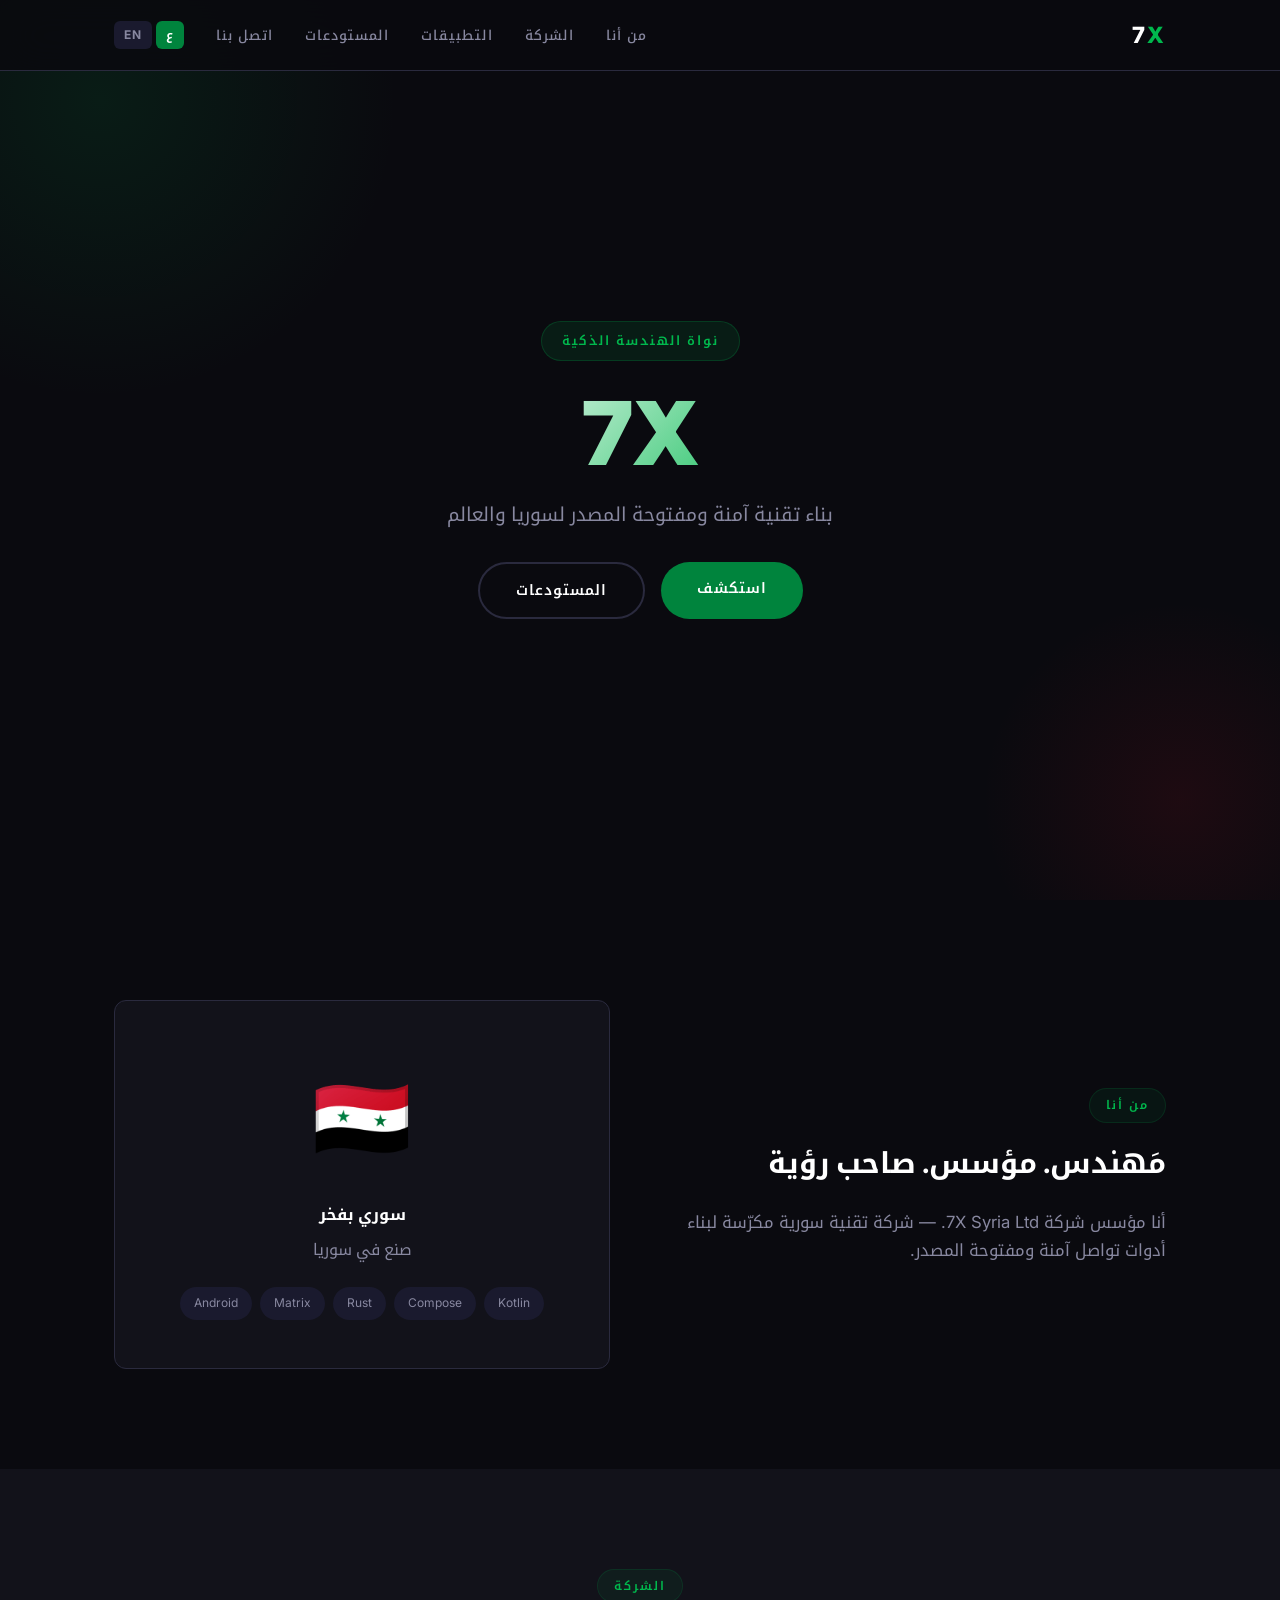
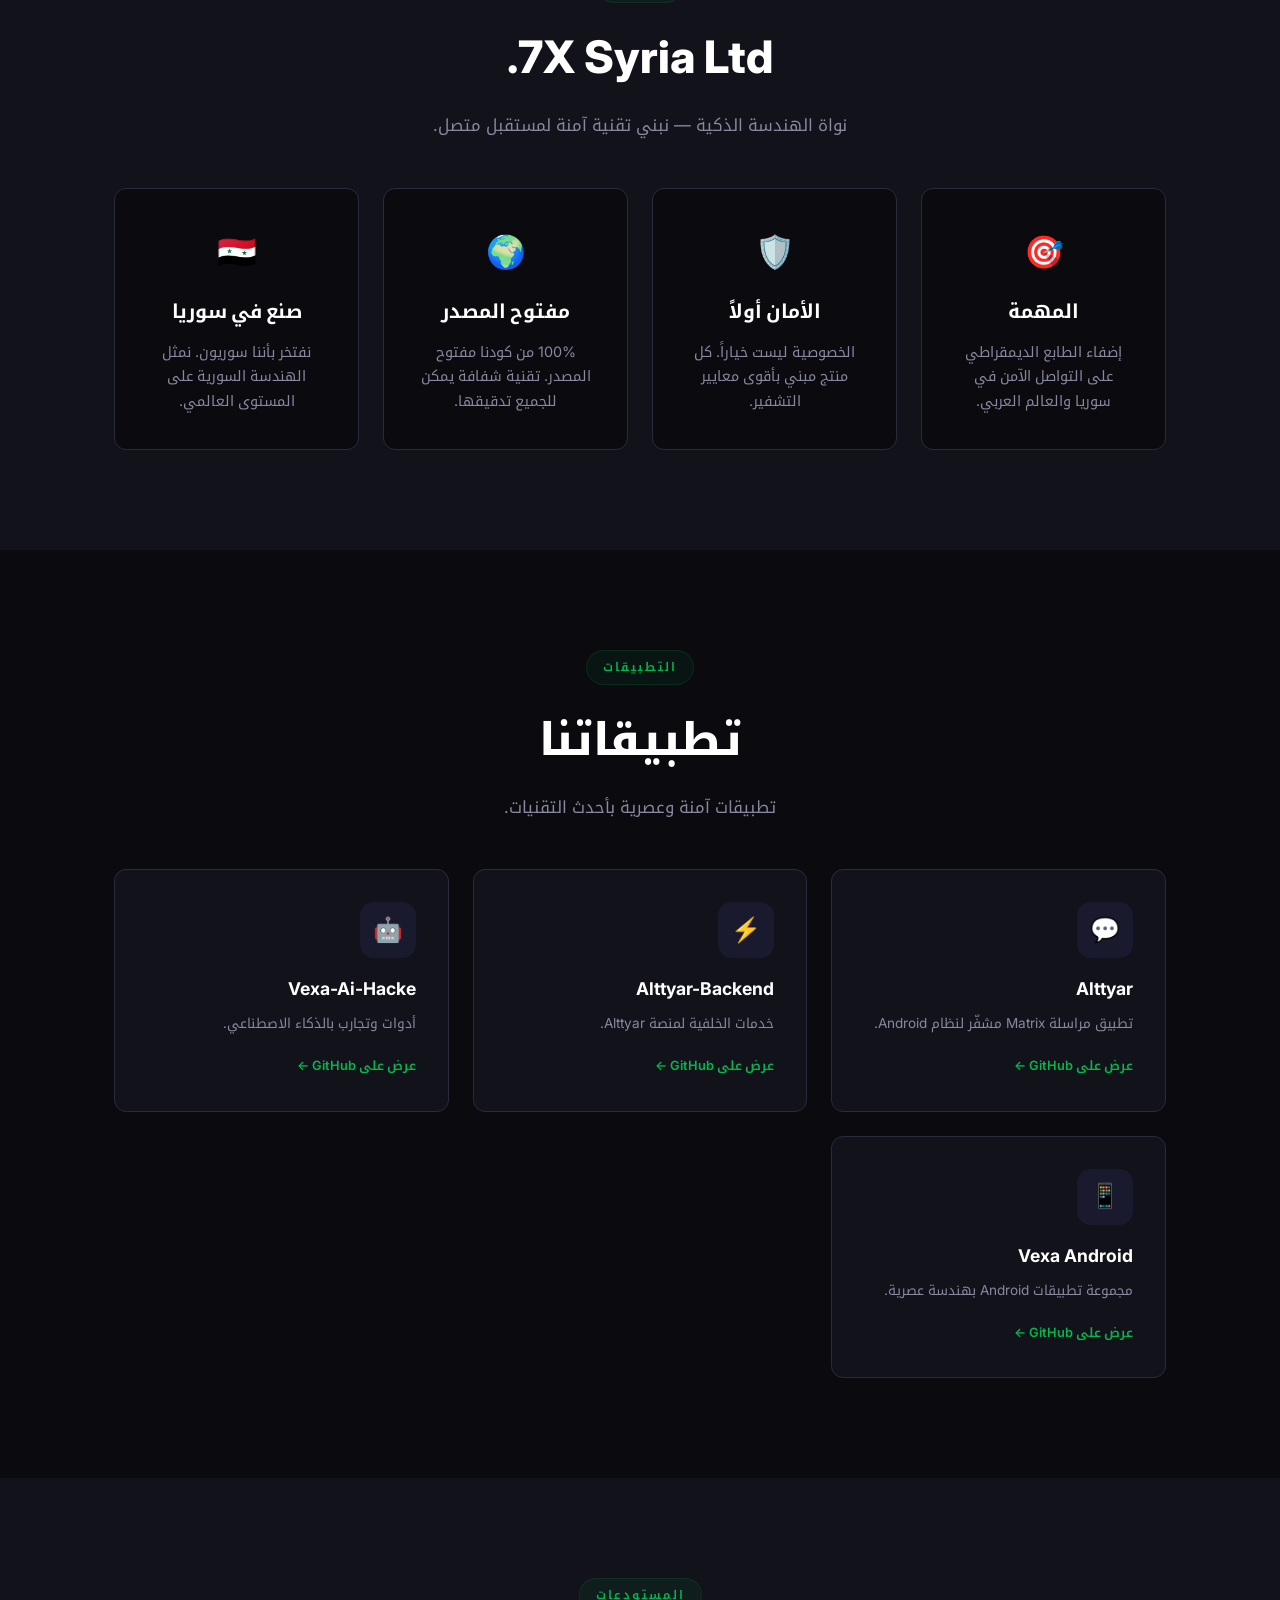
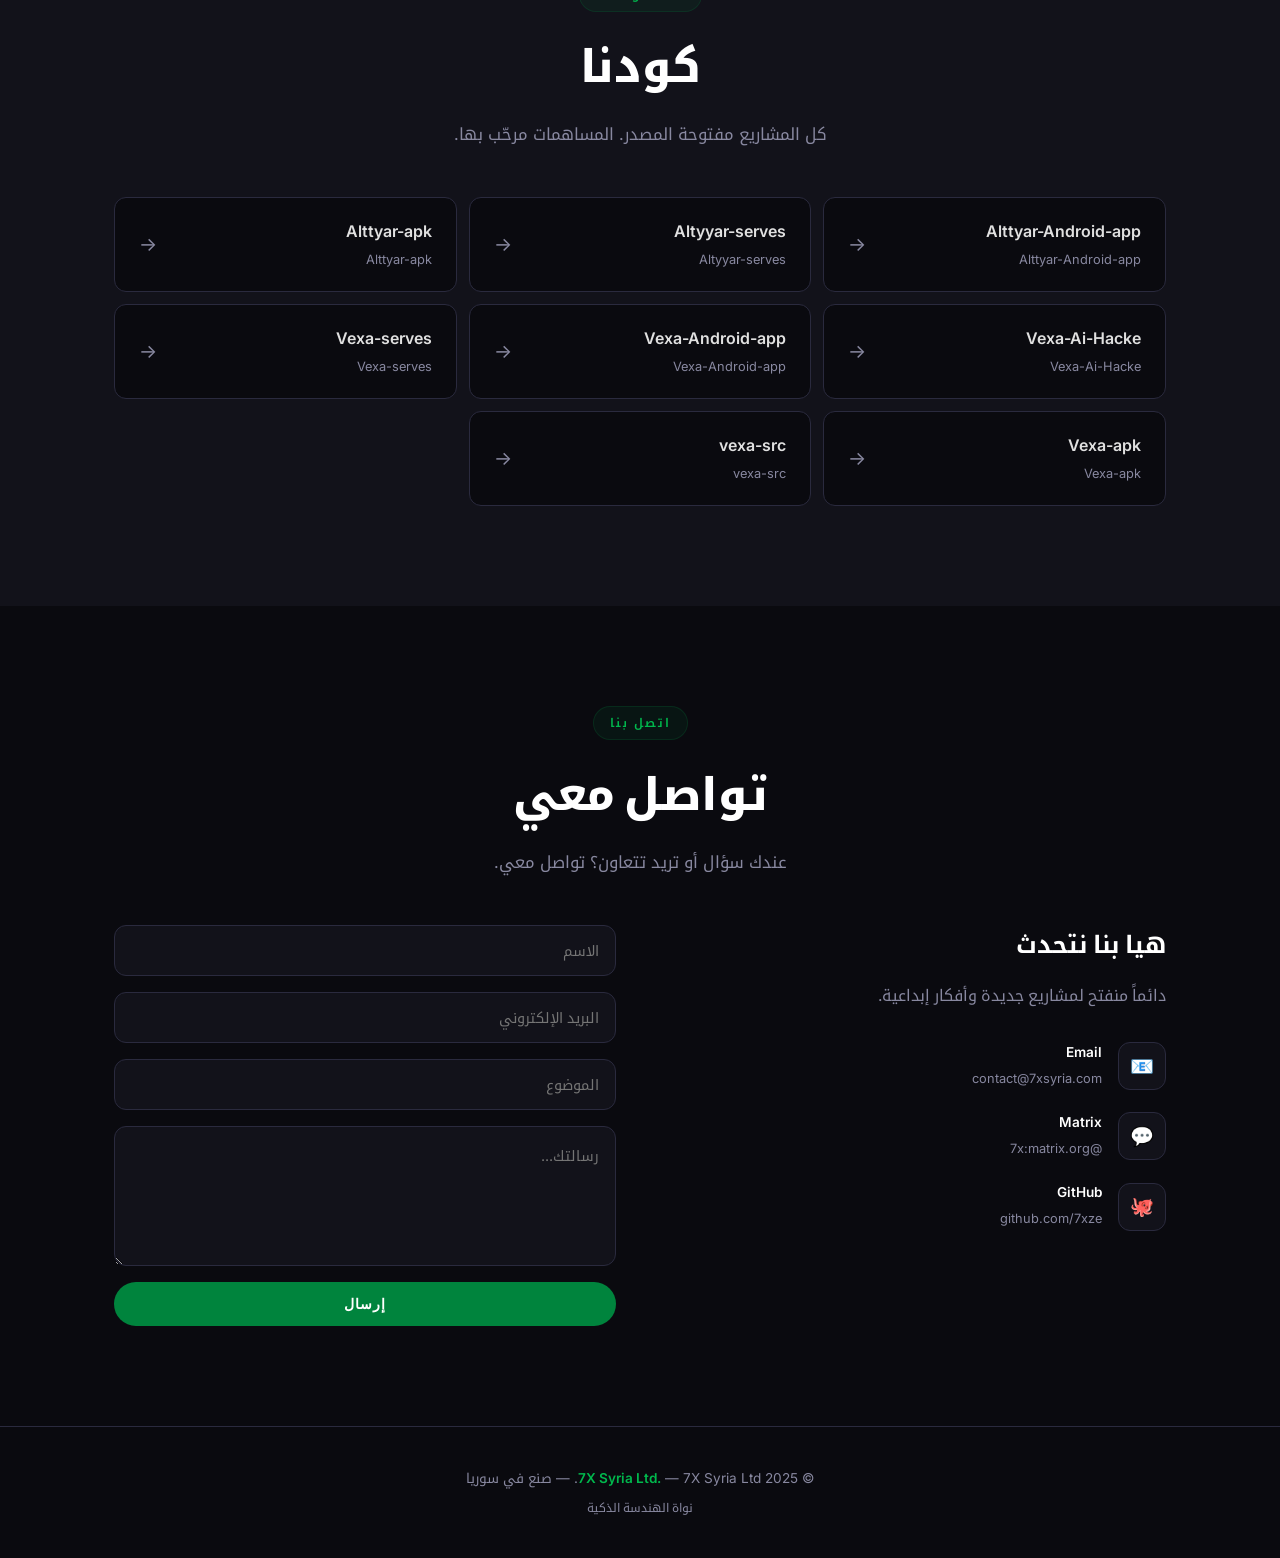
==== commit e578c7fe: "GitHub Pages site + local Flask admin panel (Ar/En)" ====
--- a/index.html
+++ b/index.html
@@ -1,429 +1,139 @@
 <!DOCTYPE html>
-<html lang="en">
+<html lang="ar" dir="rtl">
 <head>
   <meta charset="UTF-8">
   <meta name="viewport" content="width=device-width, initial-scale=1.0">
-  <title>7X — Engineering Intelligence Core</title>
+  <title id="site-title">7X</title>
   <link rel="preconnect" href="https://fonts.googleapis.com">
   <link rel="preconnect" href="https://fonts.gstatic.com" crossorigin>
-  <link href="https://fonts.googleapis.com/css2?family=Inter:wght@300;400;500;600;700;800;900&display=swap" rel="stylesheet">
-  <style>
-*, *::before, *::after { margin: 0; padding: 0; box-sizing: border-box; }
-html { scroll-behavior: smooth; }
-
-:root {
-  --bg: #0a0a0f;
-  --bg2: #12121a;
-  --bg3: #1a1a2e;
-  --primary: #00843D;
-  --primary-light: #00b84d;
-  --accent: #ce1126;
-  --white: #ffffff;
-  --text: #e0e0e0;
-  --text-muted: #8888a0;
-  --border: #2a2a3e;
-  --radius: 12px;
-  --max-width: 1100px;
-}
-
-body {
-  font-family: 'Inter', -apple-system, BlinkMacSystemFont, 'Segoe UI', sans-serif;
-  background: var(--bg);
-  color: var(--text);
-  line-height: 1.7;
-  overflow-x: hidden;
-}
-
-a { color: var(--primary-light); text-decoration: none; transition: all 0.3s ease; }
-a:hover { color: var(--white); }
-img { max-width: 100%; }
-.container { max-width: var(--max-width); margin: 0 auto; padding: 0 24px; }
-
-/* Nav */
-nav {
-  position: fixed; top: 0; width: 100%; z-index: 1000;
-  background: rgba(10,10,15,0.85); backdrop-filter: blur(20px);
-  -webkit-backdrop-filter: blur(20px);
-  border-bottom: 1px solid var(--border);
-  padding: 16px 0;
-}
-nav .container { display: flex; justify-content: space-between; align-items: center; }
-nav .logo { font-weight: 800; font-size: 1.4rem; color: var(--white); letter-spacing: 2px; }
-nav .logo span { color: var(--primary-light); }
-nav ul { display: flex; gap: 32px; list-style: none; }
-nav ul a { color: var(--text-muted); font-size: 0.85rem; font-weight: 500; text-transform: uppercase; letter-spacing: 1px; }
-nav ul a:hover { color: var(--white); }
-
-/* Hero */
-.hero {
-  min-height: 100vh; display: flex; align-items: center; justify-content: center;
-  text-align: center; position: relative; overflow: hidden;
-  padding: 120px 0 80px;
-}
-.hero::before {
-  content: ''; position: absolute; width: 600px; height: 600px;
-  background: radial-gradient(circle, rgba(0,132,61,0.15) 0%, transparent 70%);
-  top: -200px; right: -200px; border-radius: 50%; pointer-events: none;
-}
-.hero::after {
-  content: ''; position: absolute; width: 400px; height: 400px;
-  background: radial-gradient(circle, rgba(206,17,38,0.1) 0%, transparent 70%);
-  bottom: -100px; left: -100px; border-radius: 50%; pointer-events: none;
-}
-.hero-content { position: relative; z-index: 1; }
-.hero-badge {
-  display: inline-block; padding: 8px 20px; border-radius: 50px;
-  background: rgba(0,132,61,0.15); border: 1px solid rgba(0,132,61,0.3);
-  color: var(--primary-light); font-size: 0.8rem; font-weight: 600;
-  text-transform: uppercase; letter-spacing: 2px; margin-bottom: 24px;
-}
-.hero h1 {
-  font-size: clamp(3rem, 10vw, 5.5rem); font-weight: 900; line-height: 1.1;
-  margin-bottom: 16px;
-  background: linear-gradient(135deg, var(--white) 0%, var(--primary-light) 100%);
-  -webkit-background-clip: text; -webkit-text-fill-color: transparent;
-  background-clip: text;
-}
-.hero p { font-size: 1.2rem; color: var(--text-muted); max-width: 600px; margin: 0 auto 32px; }
-
-/* Buttons */
-.btn {
-  display: inline-block; padding: 14px 36px; border-radius: 50px;
-  font-weight: 600; font-size: 0.9rem; cursor: pointer; transition: all 0.3s ease;
-  border: none; text-transform: uppercase; letter-spacing: 1px;
-}
-.btn-primary { background: var(--primary); color: var(--white); }
-.btn-primary:hover { background: var(--primary-light); transform: translateY(-2px); box-shadow: 0 8px 30px rgba(0,132,61,0.3); }
-.btn-outline { background: transparent; color: var(--white); border: 2px solid var(--border); }
-.btn-outline:hover { border-color: var(--primary-light); color: var(--primary-light); transform: translateY(-2px); }
-.nav-cta { padding: 10px 24px; font-size: 0.75rem; }
-.hero-cta { display: flex; gap: 16px; justify-content: center; flex-wrap: wrap; }
-
-/* Sections */
-section { padding: 100px 0; }
-#company, #repos { background: var(--bg2); }
-.section-center { text-align: center; margin-bottom: 48px; }
-.section-tag {
-  display: inline-block; padding: 6px 16px; border-radius: 50px;
-  background: rgba(0,132,61,0.1); border: 1px solid rgba(0,132,61,0.2);
-  color: var(--primary-light); font-size: 0.75rem; font-weight: 600;
-  text-transform: uppercase; letter-spacing: 2px; margin-bottom: 16px;
-}
-.section-title { font-size: clamp(2rem, 5vw, 2.8rem); font-weight: 800; margin-bottom: 16px; color: var(--white); }
-.section-subtitle { color: var(--text-muted); max-width: 600px; margin: 0 auto 48px; font-size: 1.05rem; }
-
-/* About */
-.about-grid { display: grid; grid-template-columns: 1fr 1fr; gap: 60px; align-items: center; }
-.about-text h3 { font-size: clamp(1.4rem, 3vw, 1.8rem); font-weight: 700; margin-bottom: 20px; color: var(--white); }
-.about-text p { color: var(--text-muted); margin-bottom: 16px; font-size: 1.05rem; }
-.about-stats { display: grid; grid-template-columns: repeat(3, 1fr); gap: 16px; margin-top: 32px; }
-.stat-card { background: var(--bg2); border: 1px solid var(--border); border-radius: var(--radius); padding: 24px; text-align: center; }
-.stat-card .num { font-size: 2rem; font-weight: 800; color: var(--primary-light); }
-.stat-card .label { font-size: 0.8rem; color: var(--text-muted); margin-top: 4px; }
-.about-visual {
-  background: var(--bg2); border: 1px solid var(--border); border-radius: var(--radius);
-  padding: 48px; text-align: center;
-}
-.about-flag { font-size: 5rem; margin-bottom: 16px; }
-.about-visual h4 { color: var(--white); font-weight: 700; }
-.about-moto { color: var(--text-muted); margin: 8px 0 24px; }
-.about-tags { display: flex; justify-content: center; gap: 8px; flex-wrap: wrap; }
-.about-tags span {
-  padding: 6px 14px; background: var(--bg3); border-radius: 50px;
-  font-size: 0.75rem; color: var(--text-muted);
-}
-
-/* Company */
-.company-cards { display: grid; grid-template-columns: repeat(auto-fit, minmax(240px, 1fr)); gap: 24px; }
-.company-card {
-  background: var(--bg); border: 1px solid var(--border); border-radius: var(--radius);
-  padding: 36px; transition: all 0.3s ease;
-}
-.company-card:hover { border-color: var(--primary); transform: translateY(-4px); }
-.card-icon { font-size: 2rem; margin-bottom: 16px; }
-.company-card h4 { font-size: 1.2rem; font-weight: 700; margin-bottom: 12px; color: var(--white); }
-.company-card p { color: var(--text-muted); font-size: 0.9rem; }
-
-/* Apps */
-.apps-grid { display: grid; grid-template-columns: repeat(auto-fit, minmax(260px, 1fr)); gap: 24px; }
-.app-card {
-  background: var(--bg2); border: 1px solid var(--border); border-radius: var(--radius);
-  padding: 32px; transition: all 0.3s ease;
-}
-.app-card:hover { border-color: var(--primary-light); transform: translateY(-4px); }
-.app-icon {
-  width: 56px; height: 56px; border-radius: 14px; background: var(--bg3);
-  display: flex; align-items: center; justify-content: center;
-  font-size: 1.5rem; margin-bottom: 16px;
-}
-.app-card h4 { font-size: 1.1rem; font-weight: 700; margin-bottom: 8px; color: var(--white); }
-.app-card p { color: var(--text-muted); font-size: 0.85rem; margin-bottom: 16px; }
-.app-link { font-size: 0.8rem; font-weight: 600; color: var(--primary-light); }
-
-/* Repos */
-.repos-grid { display: grid; grid-template-columns: repeat(auto-fit, minmax(280px, 1fr)); gap: 12px; }
-.repo-card {
-  background: var(--bg); border: 1px solid var(--border); border-radius: var(--radius);
-  padding: 20px 24px; display: flex; justify-content: space-between; align-items: center;
-  transition: all 0.3s ease; color: var(--text);
-}
-.repo-card:hover { border-color: var(--primary-light); color: var(--white); }
-.repo-info h4 { font-size: 1rem; font-weight: 600; color: inherit; margin-bottom: 4px; }
-.repo-info p { font-size: 0.8rem; color: var(--text-muted); }
-.repo-arrow { color: var(--text-muted); font-size: 1.2rem; transition: all 0.3s ease; }
-.repo-card:hover .repo-arrow { color: var(--primary-light); transform: translateX(4px); }
-
-/* Contact */
-.contact-grid { display: grid; grid-template-columns: 1fr 1fr; gap: 48px; }
-.contact-info h3 { font-size: 1.5rem; font-weight: 700; margin-bottom: 16px; color: var(--white); }
-.contact-info > p { color: var(--text-muted); margin-bottom: 32px; }
-.contact-item { display: flex; align-items: center; gap: 16px; margin-bottom: 20px; }
-.ci-icon {
-  width: 48px; height: 48px; border-radius: 12px; background: var(--bg2);
-  border: 1px solid var(--border); display: flex; align-items: center;
-  justify-content: center; font-size: 1.2rem; flex-shrink: 0;
-}
-.ci-text h5 { font-size: 0.85rem; font-weight: 600; color: var(--white); }
-.ci-text span { font-size: 0.8rem; color: var(--text-muted); }
-.contact-form { display: flex; flex-direction: column; gap: 16px; }
-.contact-form input, .contact-form textarea {
-  background: var(--bg2); border: 1px solid var(--border); border-radius: var(--radius);
-  padding: 16px; font-family: inherit; font-size: 0.9rem; color: var(--white);
-  outline: none; transition: all 0.3s ease;
-}
-.contact-form input:focus, .contact-form textarea:focus { border-color: var(--primary); }
-.contact-form textarea { min-height: 140px; resize: vertical; }
-.contact-form .btn { align-self: flex-start; }
-
-/* Footer */
-footer { border-top: 1px solid var(--border); padding: 40px 0; text-align: center; }
-footer p { color: var(--text-muted); font-size: 0.85rem; }
-footer .syria { color: var(--primary-light); font-weight: 600; }
-.footer-tagline { margin-top: 8px; font-size: 0.75rem; }
-
-/* Scrollbar */
-::-webkit-scrollbar { width: 8px; }
-::-webkit-scrollbar-track { background: var(--bg); }
-::-webkit-scrollbar-thumb { background: var(--border); border-radius: 4px; }
-::-webkit-scrollbar-thumb:hover { background: var(--primary); }
-
-/* Mobile */
-@media (max-width: 768px) {
-  nav ul { display: none; }
-  .about-grid { grid-template-columns: 1fr; gap: 32px; }
-  .contact-grid { grid-template-columns: 1fr; }
-  section { padding: 60px 0; }
-  .about-stats { grid-template-columns: 1fr; }
-}
-</style>
+  <link href="https://fonts.googleapis.com/css2?family=Inter:wght@300;400;500;600;700;800;900&family=Noto+Kufi+Arabic:wght@400;500;600;700;800;900&display=swap" rel="stylesheet">
+  <link rel="stylesheet" href="style.css">
 </head>
 <body>
+  <nav>
+    <div class="container nav-inner">
+      <div class="logo">7<span>X</span></div>
+      <ul id="nav-links">
+        <li><a href="#about" data-ar="من أنا" data-en="About">من أنا</a></li>
+        <li><a href="#company" data-ar="الشركة" data-en="Company">الشركة</a></li>
+        <li><a href="#apps" data-ar="التطبيقات" data-en="Apps">التطبيقات</a></li>
+        <li><a href="#repos" data-ar="المستودعات" data-en="Repos">المستودعات</a></li>
+        <li><a href="#contact" data-ar="اتصل بنا" data-en="Contact">اتصل بنا</a></li>
+        <li class="lang-switch">
+          <a href="#" onclick="setLang('ar')" class="active" id="lang-ar">ع</a>
+          <a href="#" onclick="setLang('en')" id="lang-en">EN</a>
+        </li>
+      </ul>
+    </div>
+  </nav>
 
-    <nav>
-      <div class="container">
-        <div class="logo">7<span>X</span></div>
-        <ul>
-          <li><a href="#about">About</a></li>
-          <li><a href="#company">Company</a></li>
-          <li><a href="#apps">Apps</a></li>
-          <li><a href="#repos">Repos</a></li>
-          <li><a href="#contact">Contact</a></li>
-        </ul>
-        <a href="#contact" class="btn btn-primary nav-cta">Get in touch</a>
+  <section class="hero" id="home">
+    <div class="container hero-content">
+      <div class="hero-badge" id="hero-badge">نواة الهندسة الذكية</div>
+      <h1 id="hero-title">7X</h1>
+      <p id="hero-subtitle">بناء تقنية آمنة ومفتوحة المصدر لسوريا والعالم</p>
+      <div class="hero-cta">
+        <a href="#about" class="btn btn-primary" id="btn-explore" data-ar="استكشف" data-en="Explore">استكشف</a>
+        <a href="#repos" class="btn btn-outline" id="btn-repos" data-ar="المستودعات" data-en="Repositories">المستودعات</a>
       </div>
-    </nav>
+    </div>
+  </section>
 
-    <section class="hero" id="home">
-      <div class="container hero-content">
-        <div class="hero-badge">Engineering Intelligence Core</div>
-        <h1>7X</h1>
-        <p>Building secure, open-source technology for Syria and beyond. Engineering the future of digital communication.</p>
-        <div class="hero-cta">
-          <a href="#about" class="btn btn-primary">Explore</a>
-          <a href="#repos" class="btn btn-outline">View Repositories</a>
+  <section id="about">
+    <div class="container">
+      <div class="about-grid">
+        <div class="about-text">
+          <div class="section-tag" id="about-tag" data-ar="من أنا" data-en="Who I Am">من أنا</div>
+          <h3 id="about-title">مَهندس. مؤسس. صاحب رؤية</h3>
+          <p id="about-text">أنا مؤسس <strong>7X Syria Ltd.</strong> — شركة تقنية سورية مكرّسة لبناء أدوات تواصل آمنة ومفتوحة المصدر.</p>
         </div>
-      </div>
-    </section>
-
-    <section id="about">
-      <div class="container">
-        <div class="about-grid">
-          <div class="about-text">
-            <div class="section-tag">Who I Am</div>
-            <h3>Engineer. Founder. Visionary.</h3>
-            <p>I am the founder of <strong>7X Syria Ltd.</strong> — a Syrian technology company dedicated to building secure, open-source communication tools. My work focuses on end-to-end encrypted messaging, Android development, and Matrix protocol technologies.</p>
-            <p>With expertise in Kotlin, Jetpack Compose, Rust, and distributed systems, I lead the development of <strong>Alttyar</strong>, a privacy-first Matrix messaging platform for Android.</p>
-            <div class="about-stats">
-              <div class="stat-card"><div class="num">10+</div><div class="label">Projects</div></div>
-              <div class="stat-card"><div class="num">5+</div><div class="label">Years Building</div></div>
-              <div class="stat-card"><div class="num">100%</div><div class="label">Open Source</div></div>
-            </div>
-          </div>
-          <div class="about-visual">
-            <div class="about-flag">🇸🇾</div>
-            <h4>Proudly Syrian</h4>
-            <p class="about-moto">صنع في سوريا</p>
-            <div class="about-tags">
-              <span>Kotlin</span><span>Compose</span><span>Rust</span>
-              <span>Matrix</span><span>Android</span>
-            </div>
+        <div class="about-visual">
+          <div class="about-flag">🇸🇾</div>
+          <h4 id="about-proud" data-ar="سوري بفخر" data-en="Proudly Syrian">سوري بفخر</h4>
+          <p class="about-moto">صنع في سوريا</p>
+          <div class="about-tags">
+            <span>Kotlin</span><span>Compose</span><span>Rust</span><span>Matrix</span><span>Android</span>
           </div>
         </div>
       </div>
-    </section>
+    </div>
+  </section>
 
-    <section id="company">
-      <div class="container">
-        <div class="section-center">
-          <div class="section-tag">The Company</div>
-          <h2 class="section-title">7X Syria Ltd.</h2>
-          <p class="section-subtitle">Engineering Intelligence Core — Building secure technology for a connected future.</p>
-        </div>
-        <div class="company-cards">
-          <div class="company-card">
-            <div class="card-icon">🎯</div>
-            <h4>Mission</h4>
-            <p>Democratising secure communication across Syria and the Arab world through open-source, end-to-end encrypted technology.</p>
+  <section id="company">
+    <div class="container">
+      <div class="section-center">
+        <div class="section-tag" data-ar="الشركة" data-en="Company" id="company-tag">الشركة</div>
+        <h2 class="section-title" id="company-title">7X Syria Ltd.</h2>
+        <p class="section-subtitle" id="company-desc">نواة الهندسة الذكية — نبني تقنية آمنة لمستقبل متصل.</p>
+      </div>
+      <div class="company-cards" id="company-cards"></div>
+    </div>
+  </section>
+
+  <section id="apps">
+    <div class="container">
+      <div class="section-center">
+        <div class="section-tag" data-ar="التطبيقات" data-en="Applications" id="apps-tag">التطبيقات</div>
+        <h2 class="section-title" id="apps-title" data-ar="تطبيقاتنا" data-en="Our Apps">تطبيقاتنا</h2>
+        <p class="section-subtitle" id="apps-sub" data-ar="تطبيقات آمنة وعصرية بأحدث التقنيات." data-en="Secure, modern applications built with cutting-edge technology.">تطبيقات آمنة وعصرية بأحدث التقنيات.</p>
+      </div>
+      <div class="apps-grid" id="apps-grid"></div>
+    </div>
+  </section>
+
+  <section id="repos">
+    <div class="container">
+      <div class="section-center">
+        <div class="section-tag" data-ar="المستودعات" data-en="Repositories" id="repos-tag">المستودعات</div>
+        <h2 class="section-title" data-ar="كودنا" data-en="Our Code" id="repos-title">كودنا</h2>
+        <p class="section-subtitle" data-ar="كل المشاريع مفتوحة المصدر. المساهمات مرحّب بها." data-en="All projects are open source. Contributions welcome." id="repos-sub">كل المشاريع مفتوحة المصدر. المساهمات مرحّب بها.</p>
+      </div>
+      <div class="repos-grid" id="repos-grid"></div>
+    </div>
+  </section>
+
+  <section id="contact">
+    <div class="container">
+      <div class="section-center">
+        <div class="section-tag" data-ar="اتصل بنا" data-en="Contact" id="contact-tag">اتصل بنا</div>
+        <h2 class="section-title" id="contact-title" data-ar="تواصل معي" data-en="Get in Touch">تواصل معي</h2>
+        <p class="section-subtitle" id="contact-sub" data-ar="عندك سؤال أو تريد تتعاون؟ تواصل معي." data-en="Have a question or want to collaborate? Reach out.">عندك سؤال أو تريد تتعاون؟ تواصل معي.</p>
+      </div>
+      <div class="contact-grid">
+        <div class="contact-info">
+          <h3 id="contact-h3" data-ar="هيا بنا نتحدث" data-en="Let's talk">هيا بنا نتحدث</h3>
+          <p id="contact-p" data-ar="دائماً منفتح لمشاريع جديدة وأفكار إبداعية." data-en="Always open to new projects, creative ideas.">دائماً منفتح لمشاريع جديدة وأفكار إبداعية.</p>
+          <div class="contact-item">
+            <div class="ci-icon">📧</div>
+            <div class="ci-text"><h5>Email</h5><span id="contact-email">contact@7xsyria.com</span></div>
           </div>
-          <div class="company-card">
-            <div class="card-icon">🛡️</div>
-            <h4>Security First</h4>
-            <p>Privacy is not optional. Every product is built with zero-knowledge architecture and the strongest encryption standards.</p>
+          <div class="contact-item">
+            <div class="ci-icon">💬</div>
+            <div class="ci-text"><h5>Matrix</h5><span id="contact-matrix">@7x:matrix.org</span></div>
           </div>
-          <div class="company-card">
-            <div class="card-icon">🌍</div>
-            <h4>Open Source</h4>
-            <p>100% of our code is open source. We believe in transparent technology that anyone can audit, contribute to, and trust.</p>
-          </div>
-          <div class="company-card">
-            <div class="card-icon">🇸🇾</div>
-            <h4>Made in Syria</h4>
-            <p>Proudly Syrian. We represent Syrian engineering excellence on the global stage.</p>
+          <div class="contact-item">
+            <div class="ci-icon">🐙</div>
+            <div class="ci-text"><h5>GitHub</h5><span id="contact-github">github.com/7xze</span></div>
           </div>
         </div>
+        <form class="contact-form" action="https://formspree.io/f/meoaeldo" method="POST">
+          <input type="text" name="name" id="form-name" placeholder="الاسم" required>
+          <input type="email" name="email" id="form-email" placeholder="البريد الإلكتروني" required>
+          <input type="text" name="subject" id="form-subject" placeholder="الموضوع">
+          <textarea name="message" id="form-message" placeholder="رسالتك..." required></textarea>
+          <button type="submit" class="btn btn-primary" id="form-btn" data-ar="إرسال" data-en="Send Message">إرسال</button>
+        </form>
       </div>
-    </section>
+    </div>
+  </section>
 
-    <section id="apps">
-      <div class="container">
-        <div class="section-center">
-          <div class="section-tag">Applications</div>
-          <h2 class="section-title">Our Apps</h2>
-          <p class="section-subtitle">Secure, modern applications built with cutting-edge technology.</p>
-        </div>
-        <div class="apps-grid">
-          <div class="app-card">
-            <div class="app-icon">💬</div>
-            <h4>Alttyar</h4>
-            <p>End-to-end encrypted Matrix messaging app for Android. Secure, fast, and built for privacy.</p>
-            <a href="https://github.com/7xze/Alttyar-Android-app" class="app-link">View on GitHub &rarr;</a>
-          </div>
-          <div class="app-card">
-            <div class="app-icon">⚡</div>
-            <h4>Alttyar-Backend</h4>
-            <p>Backend services powering the Alttyar ecosystem. Built for scale and reliability.</p>
-            <a href="https://github.com/7xze/Altyyar-serves" class="app-link">View on GitHub &rarr;</a>
-          </div>
-          <div class="app-card">
-            <div class="app-icon">🤖</div>
-            <h4>Vexa-Ai-Hacke</h4>
-            <p>AI-powered tools and experiments. Pushing the boundaries of what's possible.</p>
-            <a href="https://github.com/7xze/Vexa-Ai-Hacke" class="app-link">View on GitHub &rarr;</a>
-          </div>
-          <div class="app-card">
-            <div class="app-icon">📱</div>
-            <h4>Vexa Android</h4>
-            <p>Android application suite with modern architecture and clean code.</p>
-            <a href="https://github.com/7xze/Vexa-Android-app" class="app-link">View on GitHub &rarr;</a>
-          </div>
-        </div>
-      </div>
-    </section>
+  <footer>
+    <div class="container">
+      <p>&copy; 2025 <span class="syria">7X Syria Ltd.</span> — <span id="footer-text">صنع في سوريا</span></p>
+      <p class="footer-tagline" data-ar="نواة الهندسة الذكية" data-en="Engineering Intelligence Core" id="footer-tagline">نواة الهندسة الذكية</p>
+    </div>
+  </footer>
 
-    <section id="repos">
-      <div class="container">
-        <div class="section-center">
-          <div class="section-tag">Repositories</div>
-          <h2 class="section-title">Our Code</h2>
-          <p class="section-subtitle">All projects are open source. Contributions welcome.</p>
-        </div>
-        <div class="repos-grid">
-          <a href="https://github.com/7xze/Alttyar-Android-app" class="repo-card">
-            <div class="repo-info"><h4>Alttyar-Android-app</h4><p>Matrix messaging app</p></div>
-            <span class="repo-arrow">&rarr;</span>
-          </a>
-          <a href="https://github.com/7xze/Altyyar-serves" class="repo-card">
-            <div class="repo-info"><h4>Altyyar-serves</h4><p>Backend services</p></div>
-            <span class="repo-arrow">&rarr;</span>
-          </a>
-          <a href="https://github.com/7xze/Alttyar-apk" class="repo-card">
-            <div class="repo-info"><h4>Alttyar-apk</h4><p>Release builds</p></div>
-            <span class="repo-arrow">&rarr;</span>
-          </a>
-          <a href="https://github.com/7xze/Vexa-Ai-Hacke" class="repo-card">
-            <div class="repo-info"><h4>Vexa-Ai-Hacke</h4><p>AI experiments</p></div>
-            <span class="repo-arrow">&rarr;</span>
-          </a>
-          <a href="https://github.com/7xze/Vexa-Android-app" class="repo-card">
-            <div class="repo-info"><h4>Vexa-Android-app</h4><p>Android suite</p></div>
-            <span class="repo-arrow">&rarr;</span>
-          </a>
-          <a href="https://github.com/7xze/Vexa-serves" class="repo-card">
-            <div class="repo-info"><h4>Vexa-serves</h4><p>Backend services</p></div>
-            <span class="repo-arrow">&rarr;</span>
-          </a>
-          <a href="https://github.com/7xze/Vexa-apk" class="repo-card">
-            <div class="repo-info"><h4>Vexa-apk</h4><p>APK distribution</p></div>
-            <span class="repo-arrow">&rarr;</span>
-          </a>
-          <a href="https://github.com/7xze/vexa-src" class="repo-card">
-            <div class="repo-info"><h4>vexa-src</h4><p>Source code</p></div>
-            <span class="repo-arrow">&rarr;</span>
-          </a>
-        </div>
-      </div>
-    </section>
-
-    <section id="contact">
-      <div class="container">
-        <div class="section-center">
-          <div class="section-tag">Contact</div>
-          <h2 class="section-title">Get in Touch</h2>
-          <p class="section-subtitle">Have a question or want to collaborate? Reach out.</p>
-        </div>
-        <div class="contact-grid">
-          <div class="contact-info">
-            <h3>Let's talk</h3>
-            <p>Always open to new projects, creative ideas, and opportunities.</p>
-            <div class="contact-item">
-              <div class="ci-icon">📧</div>
-              <div class="ci-text"><h5>Email</h5><span>contact@7xsyria.com</span></div>
-            </div>
-            <div class="contact-item">
-              <div class="ci-icon">💬</div>
-              <div class="ci-text"><h5>Matrix</h5><span>@7x:matrix.org</span></div>
-            </div>
-            <div class="contact-item">
-              <div class="ci-icon">🐙</div>
-              <div class="ci-text"><h5>GitHub</h5><span>github.com/7xze</span></div>
-            </div>
-          </div>
-          <form class="contact-form" action="mailto:contact@7xsyria.com" method="get" enctype="text/plain">
-            <input type="text" placeholder="Your Name" required>
-            <input type="email" placeholder="Your Email" required>
-            <input type="text" placeholder="Subject">
-            <textarea placeholder="Your Message..." required></textarea>
-            <button type="submit" class="btn btn-primary">Send Message</button>
-          </form>
-        </div>
-      </div>
-    </section>
-
-    <footer>
-      <div class="container">
-        <p>&copy; 2025 <span class="syria">7X Syria Ltd.</span> &mdash; <strong>صنع في سوريا</strong> &mdash; Made in Syria</p>
-        <p class="footer-tagline">Engineering Intelligence Core</p>
-      </div>
-    </footer>
+  <script src="script.js"></script>
 </body>
-</html>+</html>
--- a/style.css
+++ b/style.css
@@ -0,0 +1,144 @@
+*, *::before, *::after { margin: 0; padding: 0; box-sizing: border-box; }
+html { scroll-behavior: smooth; }
+:root {
+  --bg: #0a0a0f; --bg2: #12121a; --bg3: #1a1a2e;
+  --primary: #00843D; --primary-light: #00b84d;
+  --accent: #ce1126; --white: #ffffff;
+  --text: #e0e0e0; --text-muted: #8888a0;
+  --border: #2a2a3e; --radius: 12px; --max-width: 1100px;
+}
+body {
+  font-family: 'Inter', 'Noto Kufi Arabic', -apple-system, sans-serif;
+  background: var(--bg); color: var(--text); line-height: 1.7; overflow-x: hidden;
+}
+a { color: var(--primary-light); text-decoration: none; transition: all 0.3s ease; }
+a:hover { color: var(--white); }
+.container { max-width: var(--max-width); margin: 0 auto; padding: 0 24px; }
+
+nav {
+  position: fixed; top: 0; width: 100%; z-index: 1000;
+  background: rgba(10,10,15,0.85); backdrop-filter: blur(20px);
+  -webkit-backdrop-filter: blur(20px); border-bottom: 1px solid var(--border); padding: 16px 0;
+}
+.nav-inner { display: flex; justify-content: space-between; align-items: center; }
+nav .logo { font-weight: 800; font-size: 1.4rem; color: var(--white); letter-spacing: 2px; }
+nav .logo span { color: var(--primary-light); }
+nav ul { display: flex; gap: 32px; list-style: none; align-items: center; }
+nav ul a { color: var(--text-muted); font-size: 0.85rem; font-weight: 500; text-transform: uppercase; letter-spacing: 1px; }
+nav ul a:hover { color: var(--white); }
+.lang-switch { display: flex; gap: 4px; }
+.lang-switch a { padding: 4px 10px; border-radius: 6px; font-size: 0.75rem; font-weight: 700; background: var(--bg3); color: var(--text-muted); text-transform: uppercase; }
+.lang-switch a.active { background: var(--primary); color: var(--white); }
+
+.hero {
+  min-height: 100vh; display: flex; align-items: center; justify-content: center;
+  text-align: center; position: relative; overflow: hidden; padding: 120px 0 80px;
+}
+.hero::before {
+  content: ''; position: absolute; width: 600px; height: 600px;
+  background: radial-gradient(circle, rgba(0,132,61,0.15) 0%, transparent 70%);
+  top: -200px; left: -200px; border-radius: 50%; pointer-events: none;
+}
+.hero::after {
+  content: ''; position: absolute; width: 400px; height: 400px;
+  background: radial-gradient(circle, rgba(206,17,38,0.1) 0%, transparent 70%);
+  bottom: -100px; right: -100px; border-radius: 50%; pointer-events: none;
+}
+.hero-content { position: relative; z-index: 1; }
+.hero-badge {
+  display: inline-block; padding: 8px 20px; border-radius: 50px;
+  background: rgba(0,132,61,0.15); border: 1px solid rgba(0,132,61,0.3);
+  color: var(--primary-light); font-size: 0.8rem; font-weight: 600;
+  text-transform: uppercase; letter-spacing: 2px; margin-bottom: 24px;
+}
+.hero h1 {
+  font-size: clamp(3rem, 10vw, 5.5rem); font-weight: 900; line-height: 1.1; margin-bottom: 16px;
+  background: linear-gradient(135deg, var(--white) 0%, var(--primary-light) 100%);
+  -webkit-background-clip: text; -webkit-text-fill-color: transparent; background-clip: text;
+}
+.hero p { font-size: 1.2rem; color: var(--text-muted); max-width: 600px; margin: 0 auto 32px; }
+
+.btn {
+  display: inline-block; padding: 14px 36px; border-radius: 50px;
+  font-weight: 600; font-size: 0.9rem; cursor: pointer; transition: all 0.3s ease;
+  border: none; text-transform: uppercase; letter-spacing: 1px;
+}
+.btn-primary { background: var(--primary); color: var(--white); }
+.btn-primary:hover { background: var(--primary-light); transform: translateY(-2px); box-shadow: 0 8px 30px rgba(0,132,61,0.3); }
+.btn-outline { background: transparent; color: var(--white); border: 2px solid var(--border); }
+.btn-outline:hover { border-color: var(--primary-light); color: var(--primary-light); transform: translateY(-2px); }
+.hero-cta { display: flex; gap: 16px; justify-content: center; flex-wrap: wrap; }
+
+section { padding: 100px 0; }
+#company, #repos { background: var(--bg2); }
+.section-center { text-align: center; margin-bottom: 48px; }
+.section-tag {
+  display: inline-block; padding: 6px 16px; border-radius: 50px;
+  background: rgba(0,132,61,0.1); border: 1px solid rgba(0,132,61,0.2);
+  color: var(--primary-light); font-size: 0.75rem; font-weight: 600;
+  text-transform: uppercase; letter-spacing: 2px; margin-bottom: 16px;
+}
+.section-title { font-size: clamp(2rem, 5vw, 2.8rem); font-weight: 800; margin-bottom: 16px; color: var(--white); }
+.section-subtitle { color: var(--text-muted); max-width: 600px; margin: 0 auto 48px; font-size: 1.05rem; }
+
+.about-grid { display: grid; grid-template-columns: 1fr 1fr; gap: 60px; align-items: center; }
+.about-text h3 { font-size: clamp(1.4rem, 3vw, 1.8rem); font-weight: 700; margin-bottom: 20px; color: var(--white); }
+.about-text p { color: var(--text-muted); margin-bottom: 16px; font-size: 1.05rem; }
+.about-visual { background: var(--bg2); border: 1px solid var(--border); border-radius: var(--radius); padding: 48px; text-align: center; }
+.about-flag { font-size: 5rem; margin-bottom: 16px; }
+.about-visual h4 { color: var(--white); font-weight: 700; }
+.about-moto { color: var(--text-muted); margin: 8px 0 24px; }
+.about-tags { display: flex; justify-content: center; gap: 8px; flex-wrap: wrap; }
+.about-tags span { padding: 6px 14px; background: var(--bg3); border-radius: 50px; font-size: 0.75rem; color: var(--text-muted); }
+
+.company-cards { display: grid; grid-template-columns: repeat(auto-fit, minmax(240px, 1fr)); gap: 24px; }
+.company-card { background: var(--bg); border: 1px solid var(--border); border-radius: var(--radius); padding: 36px; transition: all 0.3s ease; text-align: center; }
+.company-card:hover { border-color: var(--primary); transform: translateY(-4px); }
+.card-icon { font-size: 2rem; margin-bottom: 16px; }
+.company-card h4 { font-size: 1.2rem; font-weight: 700; margin-bottom: 12px; color: var(--white); }
+.company-card p { color: var(--text-muted); font-size: 0.9rem; }
+
+.apps-grid { display: grid; grid-template-columns: repeat(auto-fit, minmax(260px, 1fr)); gap: 24px; }
+.app-card { background: var(--bg2); border: 1px solid var(--border); border-radius: var(--radius); padding: 32px; transition: all 0.3s ease; }
+.app-card:hover { border-color: var(--primary-light); transform: translateY(-4px); }
+.app-icon { width: 56px; height: 56px; border-radius: 14px; background: var(--bg3); display: flex; align-items: center; justify-content: center; font-size: 1.5rem; margin-bottom: 16px; }
+.app-card h4 { font-size: 1.1rem; font-weight: 700; margin-bottom: 8px; color: var(--white); }
+.app-card p { color: var(--text-muted); font-size: 0.85rem; margin-bottom: 16px; }
+.app-link { font-size: 0.8rem; font-weight: 600; color: var(--primary-light); }
+
+.repos-grid { display: grid; grid-template-columns: repeat(auto-fit, minmax(280px, 1fr)); gap: 12px; }
+.repo-card { background: var(--bg); border: 1px solid var(--border); border-radius: var(--radius); padding: 20px 24px; display: flex; justify-content: space-between; align-items: center; transition: all 0.3s ease; color: var(--text); }
+.repo-card:hover { border-color: var(--primary-light); color: var(--white); }
+.repo-info h4 { font-size: 1rem; font-weight: 600; color: inherit; margin-bottom: 4px; }
+.repo-info p { font-size: 0.8rem; color: var(--text-muted); }
+.repo-arrow { color: var(--text-muted); font-size: 1.2rem; transition: all 0.3s ease; }
+.repo-card:hover .repo-arrow { transform: translateX(4px); color: var(--primary-light); }
+
+.contact-grid { display: grid; grid-template-columns: 1fr 1fr; gap: 48px; }
+.contact-info h3 { font-size: 1.5rem; font-weight: 700; margin-bottom: 16px; color: var(--white); }
+.contact-info > p { color: var(--text-muted); margin-bottom: 32px; }
+.contact-item { display: flex; align-items: center; gap: 16px; margin-bottom: 20px; }
+.ci-icon { width: 48px; height: 48px; border-radius: 12px; background: var(--bg2); border: 1px solid var(--border); display: flex; align-items: center; justify-content: center; font-size: 1.2rem; flex-shrink: 0; }
+.ci-text h5 { font-size: 0.85rem; font-weight: 600; color: var(--white); }
+.ci-text span { font-size: 0.8rem; color: var(--text-muted); }
+.contact-form { display: flex; flex-direction: column; gap: 16px; }
+.contact-form input, .contact-form textarea { background: var(--bg2); border: 1px solid var(--border); border-radius: var(--radius); padding: 16px; font-family: inherit; font-size: 0.9rem; color: var(--white); outline: none; transition: all 0.3s ease; }
+.contact-form input:focus, .contact-form textarea:focus { border-color: var(--primary); }
+.contact-form textarea { min-height: 140px; resize: vertical; }
+
+footer { border-top: 1px solid var(--border); padding: 40px 0; text-align: center; }
+footer p { color: var(--text-muted); font-size: 0.85rem; }
+.syria { color: var(--primary-light); font-weight: 600; }
+.footer-tagline { margin-top: 8px; font-size: 0.75rem; color: var(--text-muted); }
+
+::-webkit-scrollbar { width: 8px; }
+::-webkit-scrollbar-track { background: var(--bg); }
+::-webkit-scrollbar-thumb { background: var(--border); border-radius: 4px; }
+::-webkit-scrollbar-thumb:hover { background: var(--primary); }
+
+@media (max-width: 768px) {
+  nav ul li:not(.lang-switch) { display: none; }
+  .about-grid { grid-template-columns: 1fr; gap: 32px; }
+  .contact-grid { grid-template-columns: 1fr; }
+  section { padding: 60px 0; }
+}
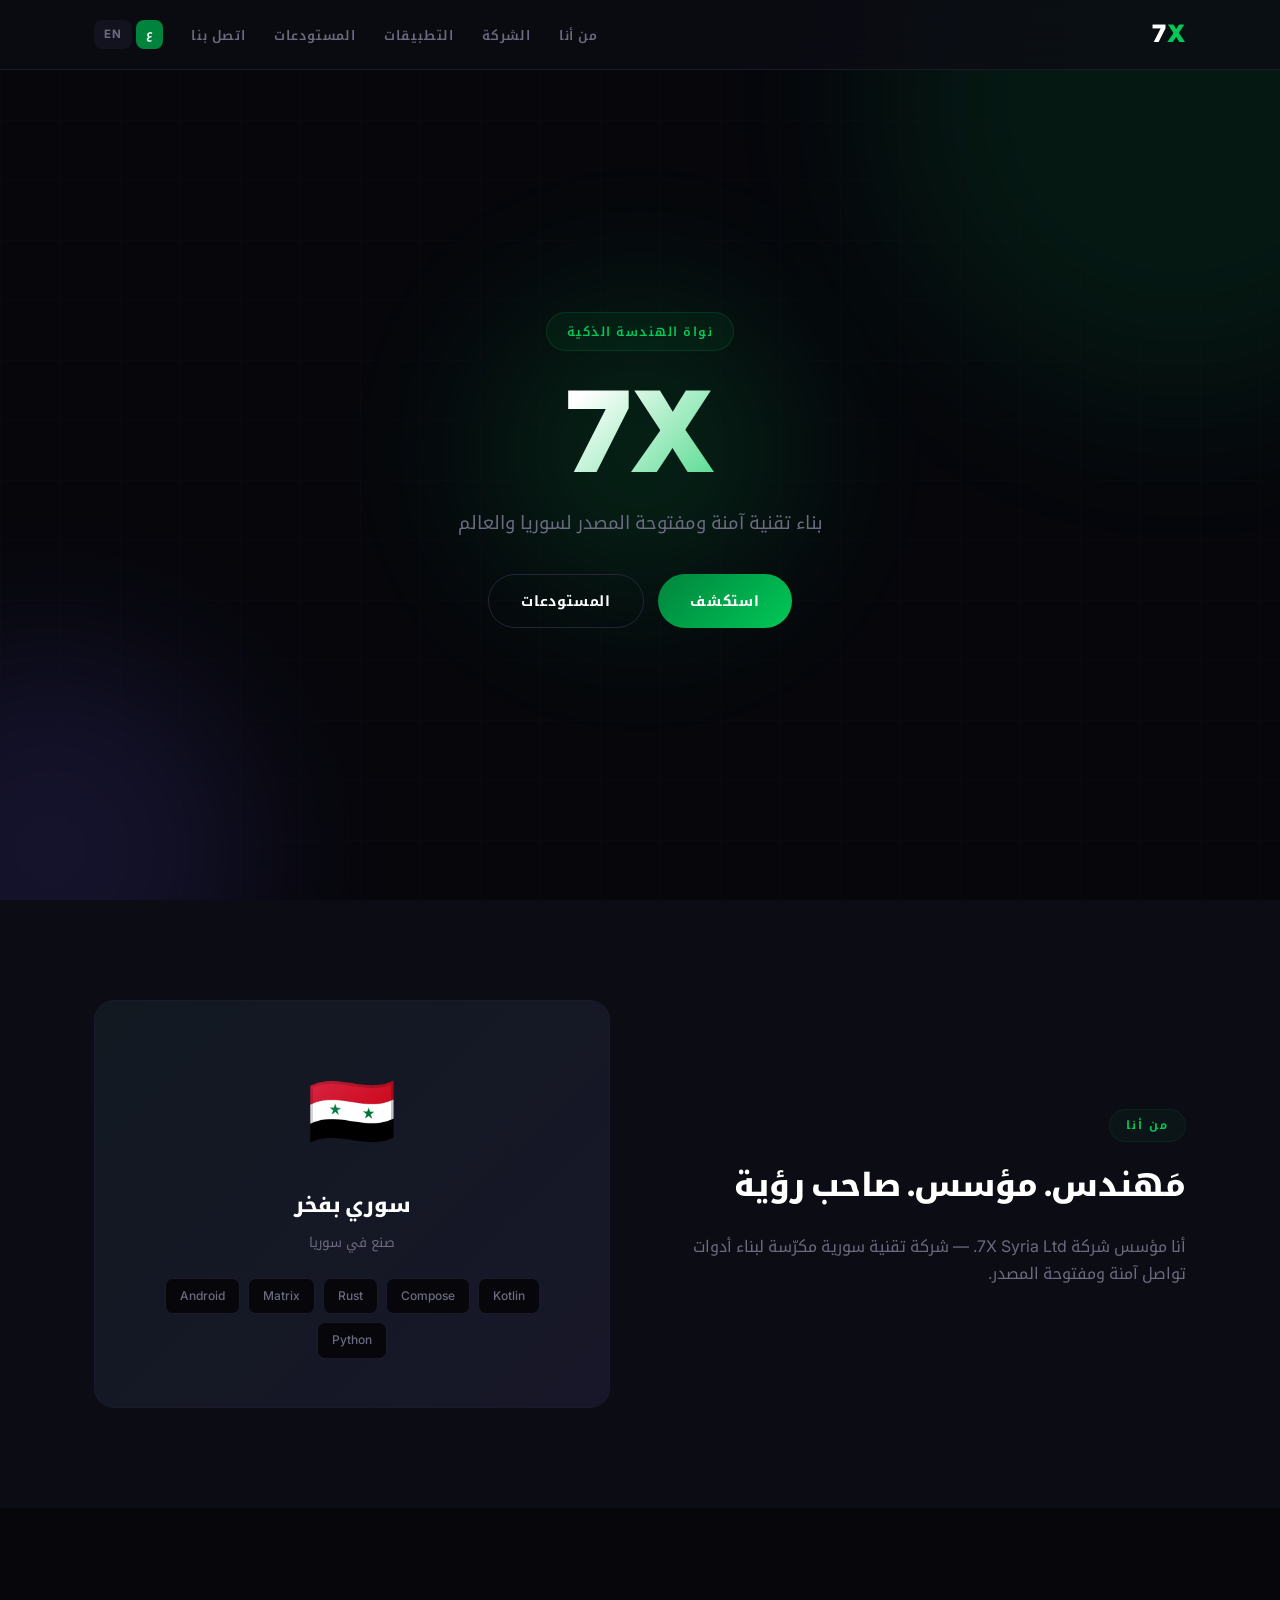
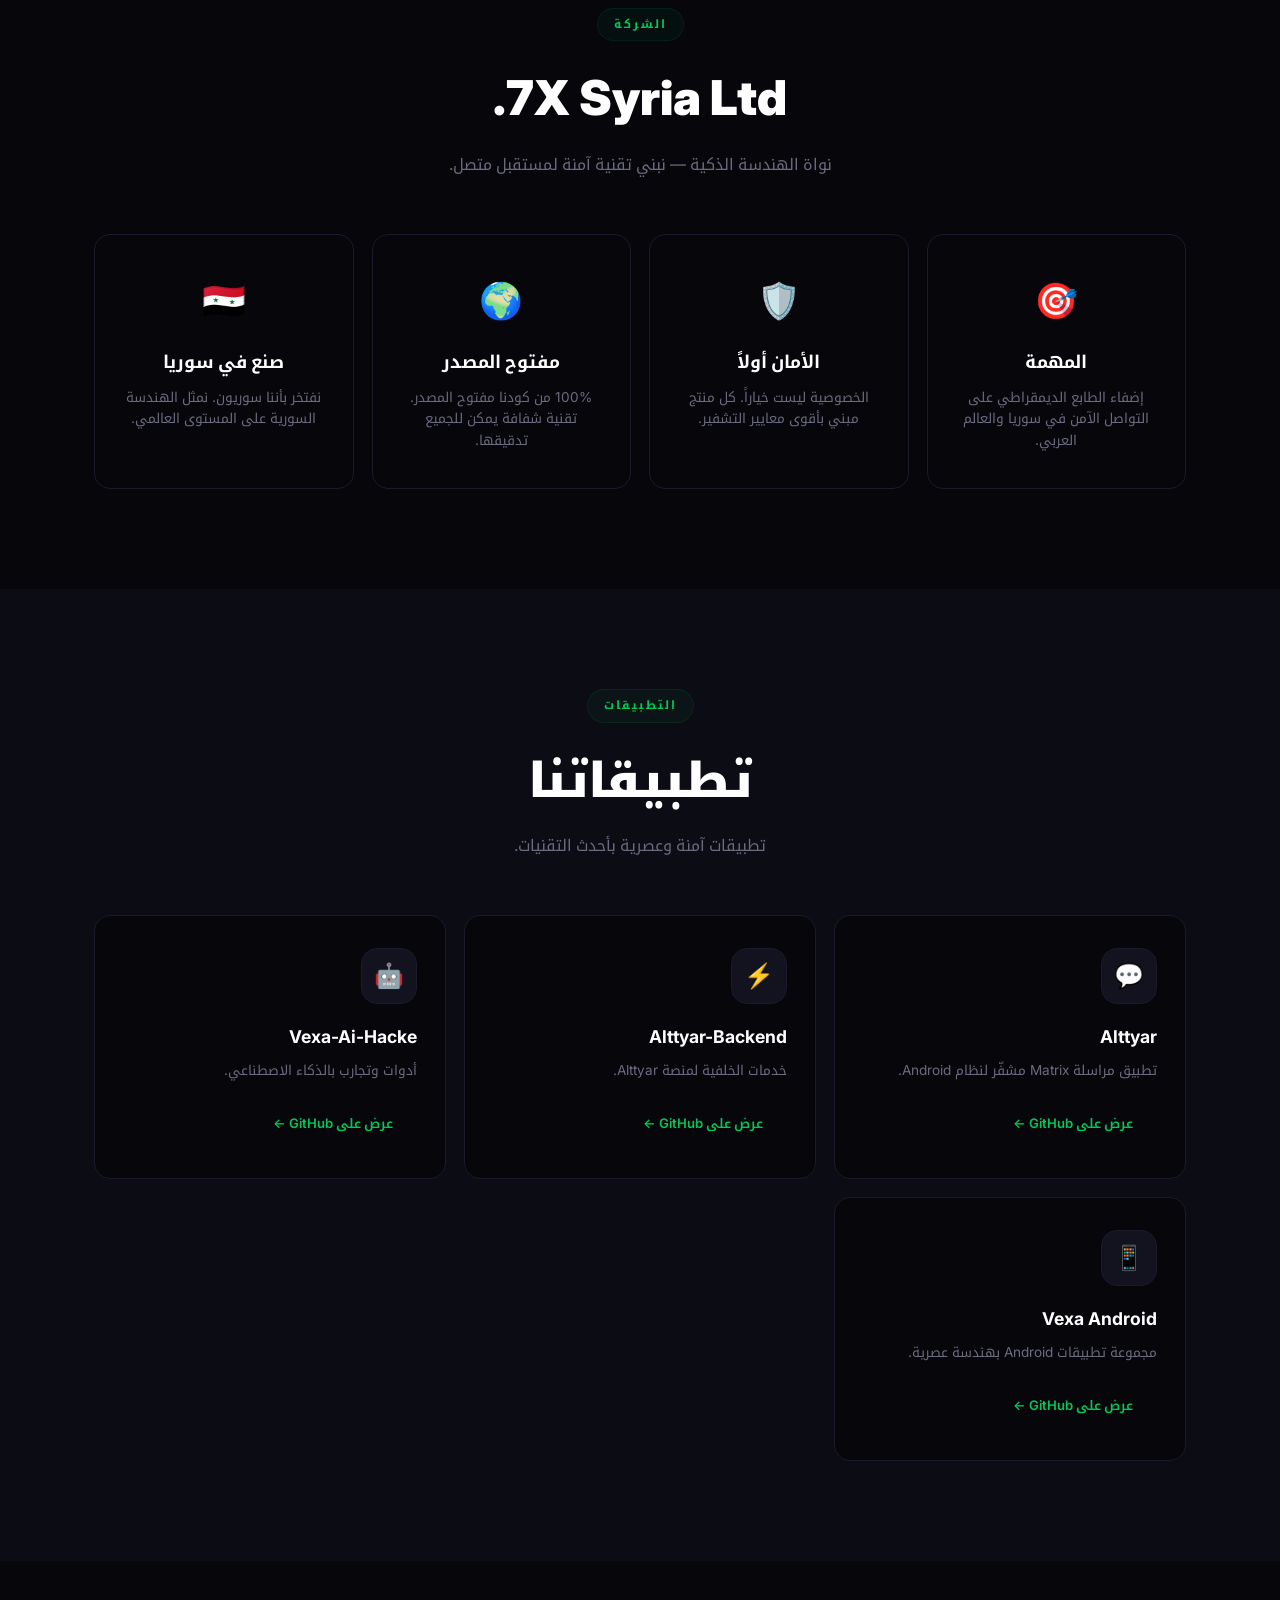
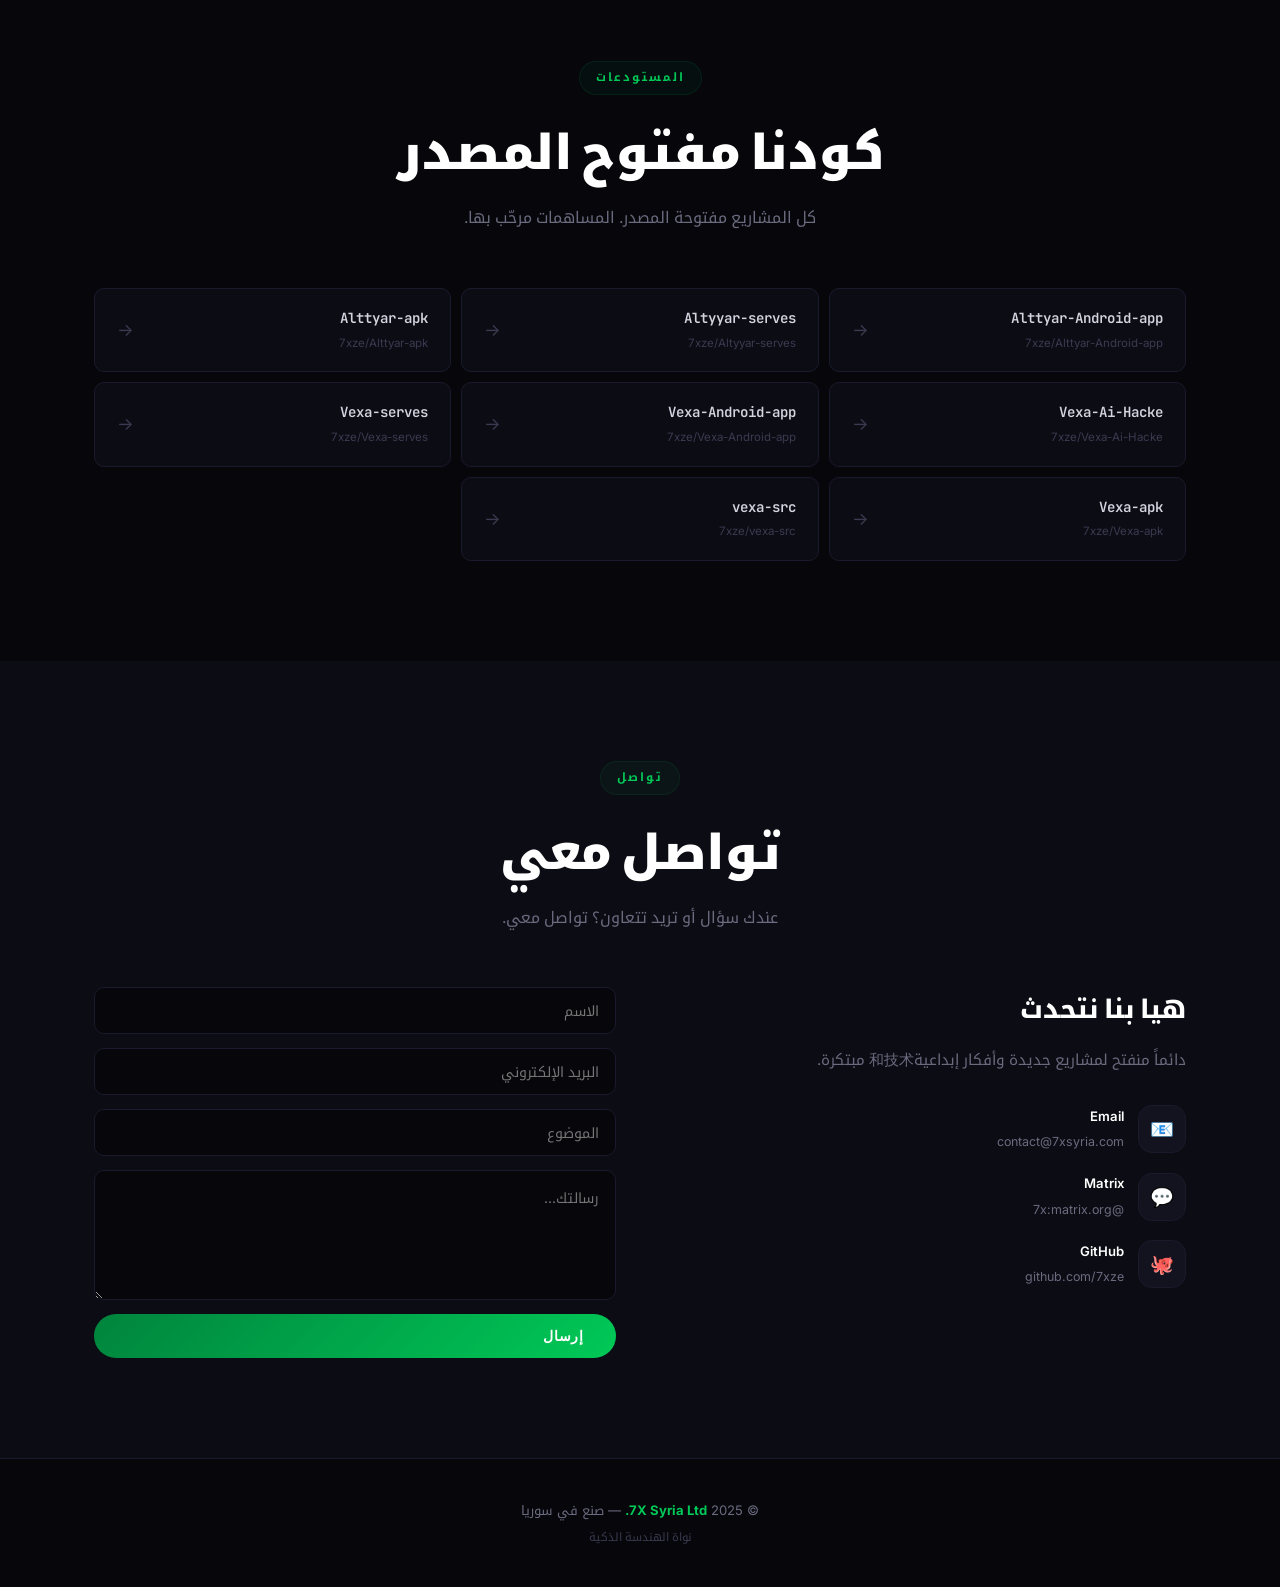
==== commit 3ff1f8c5: "Professional admin panel + upgraded main site" ====
--- a/index.html
+++ b/index.html
@@ -1,139 +1,327 @@
 <!DOCTYPE html>
 <html lang="ar" dir="rtl">
 <head>
-  <meta charset="UTF-8">
-  <meta name="viewport" content="width=device-width, initial-scale=1.0">
-  <title id="site-title">7X</title>
-  <link rel="preconnect" href="https://fonts.googleapis.com">
-  <link rel="preconnect" href="https://fonts.gstatic.com" crossorigin>
-  <link href="https://fonts.googleapis.com/css2?family=Inter:wght@300;400;500;600;700;800;900&family=Noto+Kufi+Arabic:wght@400;500;600;700;800;900&display=swap" rel="stylesheet">
-  <link rel="stylesheet" href="style.css">
+<meta charset="UTF-8">
+<meta name="viewport" content="width=device-width, initial-scale=1.0">
+<title>7X — Engineering Intelligence Core</title>
+<meta name="description" content="7X Syria Ltd. — Building secure, open-source technology for Syria and beyond.">
+<meta name="theme-color" content="#00843D">
+<link rel="preconnect" href="https://fonts.googleapis.com">
+<link rel="preconnect" href="https://fonts.gstatic.com" crossorigin>
+<link href="https://fonts.googleapis.com/css2?family=Inter:wght@300;400;500;600;700;800;900&family=Noto+Kufi+Arabic:wght@400;500;600;700;800;900&family=JetBrains+Mono:wght@400;500&display=swap" rel="stylesheet">
+<style>
+*{margin:0;padding:0;box-sizing:border-box}
+html{scroll-behavior:smooth}
+:root{--bg:#06060b;--bg2:#0c0c14;--bg3:#13131f;--bg4:#1a1a2a;--primary:#00843D;--primary-l:#00c957;--primary-d:#006830;--accent:#6c5ce7;--white:#fff;--text:#d4d4e0;--text2:#6b6b80;--text3:#3a3a50;--border:#1a1a2c;--border2:#25253a;--radius:16px;--radius-sm:10px;--danger:#e74c5e;--success:#00cc66;--warn:#f0a500;--info:#3b82f6;--glass:rgba(12,12,20,.75);--shadow:0 8px 32px rgba(0,0,0,.3)}
+body{font-family:'Inter','Noto Kufi Arabic',sans-serif;background:var(--bg);color:var(--text);line-height:1.7;overflow-x:hidden}
+::selection{background:var(--primary);color:var(--white)}
+::-webkit-scrollbar{width:6px}::-webkit-scrollbar-track{background:var(--bg)}::-webkit-scrollbar-thumb{background:var(--border2);border-radius:3px}::-webkit-scrollbar-thumb:hover{background:var(--primary)}
+a{color:var(--primary-l);text-decoration:none;transition:.3s}a:hover{color:var(--white)}
+.container{max-width:1140px;margin:0 auto;padding:0 24px}
+
+/* NAV */
+nav{position:fixed;top:0;width:100%;z-index:1000;background:var(--glass);-webkit-backdrop-filter:blur(20px);backdrop-filter:blur(20px);border-bottom:1px solid var(--border);padding:14px 0;transition:.3s}
+.nav-in{display:flex;justify-content:space-between;align-items:center}
+.logo{font-weight:900;font-size:1.5rem;color:var(--white);letter-spacing:1px;cursor:pointer}.logo span{color:var(--primary-l)}
+nav ul{display:flex;gap:28px;list-style:none;align-items:center}
+nav ul a{color:var(--text2);font-size:.82rem;font-weight:600;text-transform:uppercase;letter-spacing:.8px;position:relative;padding:4px 0}
+nav ul a::after{content:'';position:absolute;bottom:-2px;right:0;width:0;height:2px;background:var(--primary-l);transition:.3s}
+nav ul a:hover{color:var(--white)}.nav ul a:hover::after{width:100%}
+.lang-sw{display:flex;gap:4px}
+.lang-sw a{padding:5px 10px;border-radius:8px;font-size:.72rem;font-weight:700;background:var(--bg3);color:var(--text2);cursor:pointer;transition:.2s;text-transform:uppercase}
+.lang-sw a.on{background:var(--primary);color:var(--white)}
+
+/* HERO */
+.hero{min-height:100vh;display:flex;align-items:center;justify-content:center;text-align:center;position:relative;overflow:hidden;padding:120px 0 80px}
+.hero-bg{position:absolute;inset:0;overflow:hidden}
+.hero-bg .orb{position:absolute;border-radius:50%;filter:blur(80px);opacity:.15;animation:float 15s ease-in-out infinite}
+.orb-1{width:600px;height:600px;background:var(--primary);top:-200px;right:-200px;animation-delay:0s}
+.orb-2{width:400px;height:400px;background:var(--accent);bottom:-150px;left:-150px;animation-delay:-5s}
+.orb-3{width:300px;height:300px;background:var(--primary-l);top:50%;left:50%;transform:translate(-50%,-50%);animation-delay:-10s}
+@keyframes float{0%,100%{transform:translateY(0) scale(1)}50%{transform:translateY(-30px) scale(1.05)}}
+.hero-grid{position:absolute;inset:0;background-image:linear-gradient(var(--border) 1px,transparent 1px),linear-gradient(90deg,var(--border) 1px,transparent 1px);background-size:60px 60px;opacity:.15}
+.hero-content{position:relative;z-index:2}
+.badge{display:inline-flex;align-items:center;gap:8px;padding:8px 20px;border-radius:50px;background:rgba(0,132,61,.1);border:1px solid rgba(0,132,61,.25);color:var(--primary-l);font-size:.78rem;font-weight:600;text-transform:uppercase;letter-spacing:1.5px;margin-bottom:24px;animation:fadeUp .8s ease}
+.hero h1{font-size:clamp(3.5rem,12vw,7rem);font-weight:900;line-height:1;margin-bottom:20px;background:linear-gradient(135deg,var(--white) 30%,var(--primary-l) 100%);-webkit-background-clip:text;-webkit-text-fill-color:transparent;background-clip:text;animation:fadeUp .8s ease .1s both}
+.hero p{font-size:1.15rem;color:var(--text2);max-width:560px;margin:0 auto 36px;animation:fadeUp .8s ease .2s both}
+.hero-btns{display:flex;gap:14px;justify-content:center;flex-wrap:wrap;animation:fadeUp .8s ease .3s both}
+@keyframes fadeUp{from{opacity:0;transform:translateY(20px)}to{opacity:1;transform:translateY(0)}}
+
+/* BUTTONS */
+.btn{display:inline-flex;align-items:center;gap:8px;padding:14px 32px;border-radius:50px;font-weight:700;font-size:.88rem;cursor:pointer;transition:.3s;border:none;text-transform:uppercase;letter-spacing:.8px}
+.btn-p{background:linear-gradient(135deg,var(--primary),var(--primary-l));color:var(--white)}.btn-p:hover{transform:translateY(-2px);box-shadow:0 8px 30px rgba(0,132,61,.3);color:var(--white)}
+.btn-o{background:transparent;color:var(--white);border:1.5px solid var(--border2)}.btn-o:hover{border-color:var(--primary-l);color:var(--primary-l);transform:translateY(-2px)}
+.btn-sm{padding:10px 20px;font-size:.8rem}
+.btn-a{padding:12px 24px;border-radius:var(--radius-sm);font-weight:600;font-size:.82rem;cursor:pointer;transition:.3s;border:none;background:transparent;color:var(--primary-l);display:inline-flex;align-items:center;gap:6px}.btn-a:hover{color:var(--white);transform:translateX(4px)}
+
+/* SECTIONS */
+section{padding:100px 0}
+.sec-head{text-align:center;margin-bottom:56px}
+.tag{display:inline-block;padding:6px 16px;border-radius:50px;background:rgba(0,132,61,.08);border:1px solid rgba(0,132,61,.15);color:var(--primary-l);font-size:.72rem;font-weight:700;text-transform:uppercase;letter-spacing:2px;margin-bottom:16px}
+.sec-title{font-size:clamp(2rem,5vw,3rem);font-weight:900;margin-bottom:12px;color:var(--white)}
+.sec-sub{color:var(--text2);max-width:520px;margin:0 auto;font-size:1rem}
+
+/* ABOUT */
+#about{background:var(--bg2)}
+.about-grid{display:grid;grid-template-columns:1fr 1fr;gap:60px;align-items:center}
+.about-txt h3{font-size:clamp(1.5rem,3vw,2rem);font-weight:800;margin-bottom:20px;color:var(--white)}
+.about-txt p{color:var(--text2);font-size:1rem;margin-bottom:12px}
+.about-visual{position:relative}
+.about-card{background:var(--bg3);border:1px solid var(--border);border-radius:20px;padding:48px;text-align:center;position:relative;overflow:hidden}
+.about-card::before{content:'';position:absolute;inset:0;background:linear-gradient(135deg,rgba(0,132,61,.05),rgba(108,92,231,.05));pointer-events:none}
+.about-flag{font-size:4.5rem;margin-bottom:16px;position:relative;z-index:1}
+.about-card h4{font-size:1.3rem;font-weight:800;color:var(--white);position:relative;z-index:1}
+.about-moto{color:var(--text2);font-size:.85rem;margin:8px 0 24px;position:relative;z-index:1}
+.about-tags{display:flex;justify-content:center;gap:8px;flex-wrap:wrap;position:relative;z-index:1}
+.about-tags span{padding:7px 14px;background:var(--bg);border:1px solid var(--border);border-radius:8px;font-size:.75rem;color:var(--text2);font-weight:500;transition:.2s}
+.about-tags span:hover{border-color:var(--primary);color:var(--primary-l)}
+
+/* COMPANY */
+.company-cards{display:grid;grid-template-columns:repeat(auto-fit,minmax(240px,1fr));gap:18px}
+.co-card{background:var(--bg);border:1px solid var(--border);border-radius:var(--radius);padding:36px 28px;text-align:center;transition:.3s;position:relative;overflow:hidden}
+.co-card::before{content:'';position:absolute;top:0;right:0;left:0;height:3px;background:linear-gradient(90deg,var(--primary),var(--primary-l));transform:scaleX(0);transition:.3s}
+.co-card:hover{border-color:var(--primary);transform:translateY(-4px);box-shadow:var(--shadow)}.co-card:hover::before{transform:scaleX(1)}
+.co-card .ic{font-size:2.2rem;margin-bottom:16px}
+.co-card h4{font-size:1.1rem;font-weight:700;margin-bottom:10px;color:var(--white)}
+.co-card p{color:var(--text2);font-size:.85rem;line-height:1.6}
+
+/* APPS */
+#apps{background:var(--bg2)}
+.apps-grid{display:grid;grid-template-columns:repeat(auto-fit,minmax(260px,1fr));gap:18px}
+.app-card{background:var(--bg);border:1px solid var(--border);border-radius:var(--radius);padding:32px 28px;transition:.3s}
+.app-card:hover{border-color:var(--primary-l);transform:translateY(-4px);box-shadow:var(--shadow)}
+.app-ic{width:56px;height:56px;border-radius:16px;background:var(--bg3);display:flex;align-items:center;justify-content:center;font-size:1.5rem;margin-bottom:18px;border:1px solid var(--border)}
+.app-card h4{font-size:1.1rem;font-weight:700;margin-bottom:8px;color:var(--white)}
+.app-card p{color:var(--text2);font-size:.85rem;margin-bottom:18px;line-height:1.6}
+
+/* REPOS */
+.repos-grid{display:grid;grid-template-columns:repeat(auto-fit,minmax(280px,1fr));gap:10px}
+.repo-card{background:var(--bg2);border:1px solid var(--border);border-radius:var(--radius-sm);padding:18px 22px;display:flex;justify-content:space-between;align-items:center;transition:.3s;color:var(--text)}
+.repo-card:hover{border-color:var(--primary-l);color:var(--white);transform:translateX(-4px)}
+.repo-nm{font-family:'JetBrains Mono',monospace;font-size:.88rem;font-weight:600;color:inherit}
+.repo-url{font-size:.72rem;color:var(--text3);margin-top:3px}
+.repo-arr{color:var(--text3);font-size:1.1rem;transition:.3s}.repo-card:hover .repo-arr{color:var(--primary-l)}
+
+/* CONTACT */
+#contact{background:var(--bg2)}
+.contact-grid{display:grid;grid-template-columns:1fr 1fr;gap:48px}
+.contact-info h3{font-size:1.6rem;font-weight:800;margin-bottom:16px;color:var(--white)}
+.contact-info>p{color:var(--text2);margin-bottom:32px;font-size:.95rem}
+.ci{display:flex;align-items:center;gap:14px;margin-bottom:18px}
+.ci-ic{width:48px;height:48px;border-radius:14px;background:var(--bg3);border:1px solid var(--border);display:flex;align-items:center;justify-content:center;font-size:1.2rem;flex-shrink:0}
+.ci h5{font-size:.82rem;font-weight:600;color:var(--white)}.ci span{font-size:.78rem;color:var(--text2)}
+.cform{display:flex;flex-direction:column;gap:14px}
+.cform input,.cform textarea{background:var(--bg);border:1.5px solid var(--border);border-radius:var(--radius-sm);padding:14px 16px;font-family:inherit;font-size:.88rem;color:var(--white);outline:none;transition:.3s}
+.cform input:focus,.cform textarea:focus{border-color:var(--primary);box-shadow:0 0 0 3px rgba(0,132,61,.1)}
+.cform textarea{min-height:130px;resize:vertical}
+
+/* FOOTER */
+footer{border-top:1px solid var(--border);padding:40px 0;text-align:center}
+footer p{color:var(--text2);font-size:.82rem}
+footer .sy{color:var(--primary-l);font-weight:700}
+footer .tagline{margin-top:6px;font-size:.72rem;color:var(--text3)}
+
+/* ANIMATIONS */
+.fade-in{opacity:0;transform:translateY(30px);transition:.8s cubic-bezier(.16,1,.3,1)}
+.fade-in.visible{opacity:1;transform:translateY(0)}
+
+@media(max-width:768px){
+  nav ul li:not(.lang-sw){display:none}
+  .about-grid,.contact-grid{grid-template-columns:1fr}
+  section{padding:60px 0}
+  .about-grid{gap:32px}
+}
+</style>
 </head>
 <body>
-  <nav>
-    <div class="container nav-inner">
-      <div class="logo">7<span>X</span></div>
-      <ul id="nav-links">
-        <li><a href="#about" data-ar="من أنا" data-en="About">من أنا</a></li>
-        <li><a href="#company" data-ar="الشركة" data-en="Company">الشركة</a></li>
-        <li><a href="#apps" data-ar="التطبيقات" data-en="Apps">التطبيقات</a></li>
-        <li><a href="#repos" data-ar="المستودعات" data-en="Repos">المستودعات</a></li>
-        <li><a href="#contact" data-ar="اتصل بنا" data-en="Contact">اتصل بنا</a></li>
-        <li class="lang-switch">
-          <a href="#" onclick="setLang('ar')" class="active" id="lang-ar">ع</a>
-          <a href="#" onclick="setLang('en')" id="lang-en">EN</a>
-        </li>
-      </ul>
-    </div>
-  </nav>
-
-  <section class="hero" id="home">
-    <div class="container hero-content">
-      <div class="hero-badge" id="hero-badge">نواة الهندسة الذكية</div>
-      <h1 id="hero-title">7X</h1>
-      <p id="hero-subtitle">بناء تقنية آمنة ومفتوحة المصدر لسوريا والعالم</p>
-      <div class="hero-cta">
-        <a href="#about" class="btn btn-primary" id="btn-explore" data-ar="استكشف" data-en="Explore">استكشف</a>
-        <a href="#repos" class="btn btn-outline" id="btn-repos" data-ar="المستودعات" data-en="Repositories">المستودعات</a>
-      </div>
-    </div>
-  </section>
-
-  <section id="about">
-    <div class="container">
-      <div class="about-grid">
-        <div class="about-text">
-          <div class="section-tag" id="about-tag" data-ar="من أنا" data-en="Who I Am">من أنا</div>
-          <h3 id="about-title">مَهندس. مؤسس. صاحب رؤية</h3>
-          <p id="about-text">أنا مؤسس <strong>7X Syria Ltd.</strong> — شركة تقنية سورية مكرّسة لبناء أدوات تواصل آمنة ومفتوحة المصدر.</p>
-        </div>
-        <div class="about-visual">
-          <div class="about-flag">🇸🇾</div>
-          <h4 id="about-proud" data-ar="سوري بفخر" data-en="Proudly Syrian">سوري بفخر</h4>
-          <p class="about-moto">صنع في سوريا</p>
-          <div class="about-tags">
-            <span>Kotlin</span><span>Compose</span><span>Rust</span><span>Matrix</span><span>Android</span>
-          </div>
-        </div>
-      </div>
-    </div>
-  </section>
-
-  <section id="company">
-    <div class="container">
-      <div class="section-center">
-        <div class="section-tag" data-ar="الشركة" data-en="Company" id="company-tag">الشركة</div>
-        <h2 class="section-title" id="company-title">7X Syria Ltd.</h2>
-        <p class="section-subtitle" id="company-desc">نواة الهندسة الذكية — نبني تقنية آمنة لمستقبل متصل.</p>
-      </div>
-      <div class="company-cards" id="company-cards"></div>
-    </div>
-  </section>
-
-  <section id="apps">
-    <div class="container">
-      <div class="section-center">
-        <div class="section-tag" data-ar="التطبيقات" data-en="Applications" id="apps-tag">التطبيقات</div>
-        <h2 class="section-title" id="apps-title" data-ar="تطبيقاتنا" data-en="Our Apps">تطبيقاتنا</h2>
-        <p class="section-subtitle" id="apps-sub" data-ar="تطبيقات آمنة وعصرية بأحدث التقنيات." data-en="Secure, modern applications built with cutting-edge technology.">تطبيقات آمنة وعصرية بأحدث التقنيات.</p>
-      </div>
-      <div class="apps-grid" id="apps-grid"></div>
-    </div>
-  </section>
-
-  <section id="repos">
-    <div class="container">
-      <div class="section-center">
-        <div class="section-tag" data-ar="المستودعات" data-en="Repositories" id="repos-tag">المستودعات</div>
-        <h2 class="section-title" data-ar="كودنا" data-en="Our Code" id="repos-title">كودنا</h2>
-        <p class="section-subtitle" data-ar="كل المشاريع مفتوحة المصدر. المساهمات مرحّب بها." data-en="All projects are open source. Contributions welcome." id="repos-sub">كل المشاريع مفتوحة المصدر. المساهمات مرحّب بها.</p>
-      </div>
-      <div class="repos-grid" id="repos-grid"></div>
-    </div>
-  </section>
-
-  <section id="contact">
-    <div class="container">
-      <div class="section-center">
-        <div class="section-tag" data-ar="اتصل بنا" data-en="Contact" id="contact-tag">اتصل بنا</div>
-        <h2 class="section-title" id="contact-title" data-ar="تواصل معي" data-en="Get in Touch">تواصل معي</h2>
-        <p class="section-subtitle" id="contact-sub" data-ar="عندك سؤال أو تريد تتعاون؟ تواصل معي." data-en="Have a question or want to collaborate? Reach out.">عندك سؤال أو تريد تتعاون؟ تواصل معي.</p>
-      </div>
-      <div class="contact-grid">
-        <div class="contact-info">
-          <h3 id="contact-h3" data-ar="هيا بنا نتحدث" data-en="Let's talk">هيا بنا نتحدث</h3>
-          <p id="contact-p" data-ar="دائماً منفتح لمشاريع جديدة وأفكار إبداعية." data-en="Always open to new projects, creative ideas.">دائماً منفتح لمشاريع جديدة وأفكار إبداعية.</p>
-          <div class="contact-item">
-            <div class="ci-icon">📧</div>
-            <div class="ci-text"><h5>Email</h5><span id="contact-email">contact@7xsyria.com</span></div>
-          </div>
-          <div class="contact-item">
-            <div class="ci-icon">💬</div>
-            <div class="ci-text"><h5>Matrix</h5><span id="contact-matrix">@7x:matrix.org</span></div>
-          </div>
-          <div class="contact-item">
-            <div class="ci-icon">🐙</div>
-            <div class="ci-text"><h5>GitHub</h5><span id="contact-github">github.com/7xze</span></div>
-          </div>
-        </div>
-        <form class="contact-form" action="https://formspree.io/f/meoaeldo" method="POST">
-          <input type="text" name="name" id="form-name" placeholder="الاسم" required>
-          <input type="email" name="email" id="form-email" placeholder="البريد الإلكتروني" required>
-          <input type="text" name="subject" id="form-subject" placeholder="الموضوع">
-          <textarea name="message" id="form-message" placeholder="رسالتك..." required></textarea>
-          <button type="submit" class="btn btn-primary" id="form-btn" data-ar="إرسال" data-en="Send Message">إرسال</button>
-        </form>
-      </div>
-    </div>
-  </section>
-
-  <footer>
-    <div class="container">
-      <p>&copy; 2025 <span class="syria">7X Syria Ltd.</span> — <span id="footer-text">صنع في سوريا</span></p>
-      <p class="footer-tagline" data-ar="نواة الهندسة الذكية" data-en="Engineering Intelligence Core" id="footer-tagline">نواة الهندسة الذكية</p>
-    </div>
-  </footer>
-
-  <script src="script.js"></script>
+
+<nav>
+<div class="container nav-in">
+<div class="logo" onclick="scrollTo(0,0)">7<span>X</span></div>
+<ul>
+<li><a href="#about" data-ar="من أنا" data-en="About">من أنا</a></li>
+<li><a href="#company" data-ar="الشركة" data-en="Company">الشركة</a></li>
+<li><a href="#apps" data-ar="التطبيقات" data-en="Apps">التطبيقات</a></li>
+<li><a href="#repos" data-ar="المستودعات" data-en="Repos">المستودعات</a></li>
+<li><a href="#contact" data-ar="اتصل بنا" data-en="Contact">اتصل بنا</a></li>
+<li class="lang-sw">
+<a onclick="setLang('ar')" class="on" id="lar">ع</a>
+<a onclick="setLang('en')" id="len">EN</a>
+</li>
+</ul>
+</div>
+</nav>
+
+<section class="hero" id="home">
+<div class="hero-bg">
+<div class="orb orb-1"></div><div class="orb orb-2"></div><div class="orb orb-3"></div>
+<div class="hero-grid"></div>
+</div>
+<div class="container hero-content">
+<div class="badge" id="badge">Engineering Intelligence Core</div>
+<h1 id="htitle">7X</h1>
+<p id="hsub">بناء تقنية آمنة ومفتوحة المصدر لسوريا والعالم</p>
+<div class="hero-btns">
+<a href="#about" class="btn btn-p" data-ar="استكشف" data-en="Explore">استكشف</a>
+<a href="#repos" class="btn btn-o" data-ar="المستودعات" data-en="Repositories">المستودعات</a>
+</div>
+</div>
+</section>
+
+<section id="about">
+<div class="container">
+<div class="about-grid">
+<div class="about-txt fade-in">
+<div class="tag" data-ar="من أنا" data-en="Who I Am">من أنا</div>
+<h3 data-ar="مهندس. مؤسس. صاحب رؤية." data-en="Engineer. Founder. Visionary.">مهندس. مؤسس. صاحب رؤية.</h3>
+<p id="aboutP">أنا مؤسس <strong>7X Syria Ltd.</strong> — شركة تقنية سورية مكرّسة لبناء أدوات تواصل آمنة ومفتوحة المصدر. أركز على تطبيقات Android المشفّرة وبروتوكول Matrix.</p>
+</div>
+<div class="about-visual fade-in">
+<div class="about-card">
+<div class="about-flag">🇸🇾</div>
+<h4 data-ar="سوري بفخر" data-en="Proudly Syrian">سوري بفخر</h4>
+<p class="about-moto">صنع في سوريا</p>
+<div class="about-tags"><span>Kotlin</span><span>Compose</span><span>Rust</span><span>Matrix</span><span>Android</span><span>Python</span></div>
+</div>
+</div>
+</div>
+</div>
+</section>
+
+<section id="company">
+<div class="container">
+<div class="sec-head fade-in">
+<div class="tag" data-ar="الشركة" data-en="Company">الشركة</div>
+<h2 class="sec-title">7X Syria Ltd.</h2>
+<p class="sec-sub" data-ar="نواة الهندسة الذكية — نبني تقنية آمنة لمستقبل متصل." data-en="Engineering Intelligence Core — Building secure technology for a connected future.">نواة الهندسة الذكية — نبني تقنية آمنة لمستقبل متصل.</p>
+</div>
+<div class="company-cards fade-in" id="companyCards"></div>
+</div>
+</section>
+
+<section id="apps">
+<div class="container">
+<div class="sec-head fade-in">
+<div class="tag" data-ar="التطبيقات" data-en="Applications">التطبيقات</div>
+<h2 class="sec-title" data-ar="تطبيقاتنا" data-en="Our Apps">تطبيقاتنا</h2>
+<p class="sec-sub" data-ar="تطبيقات آمنة وعصرية بأحدث التقنيات." data-en="Secure, modern applications built with cutting-edge technology.">تطبيقات آمنة وعصرية بأحدث التقنيات.</p>
+</div>
+<div class="apps-grid fade-in" id="appsGrid"></div>
+</div>
+</section>
+
+<section id="repos">
+<div class="container">
+<div class="sec-head fade-in">
+<div class="tag" data-ar="المستودعات" data-en="Repositories">المستودعات</div>
+<h2 class="sec-title" data-ar="كودنا مفتوح المصدر" data-en="Open Source Code">كودنا مفتوح المصدر</h2>
+<p class="sec-sub" data-ar="كل المشاريع مفتوحة المصدر. المساهمات مرحّب بها." data-en="All projects are open source. Contributions welcome.">كل المشاريع مفتوحة المصدر. المساهمات مرحّب بها.</p>
+</div>
+<div class="repos-grid fade-in" id="reposGrid"></div>
+</div>
+</section>
+
+<section id="contact">
+<div class="container">
+<div class="sec-head fade-in">
+<div class="tag" data-ar="تواصل" data-en="Contact">تواصل</div>
+<h2 class="sec-title" data-ar="تواصل معي" data-en="Get in Touch">تواصل معي</h2>
+<p class="sec-sub" data-ar="عندك سؤال أو تريد تتعاون؟ تواصل معي." data-en="Have a question or want to collaborate? Reach out.">عندك سؤال أو تريد تتعاون؟ تواصل معي.</p>
+</div>
+<div class="contact-grid fade-in">
+<div class="contact-info">
+<h3 data-ar="هيا بنا نتحدث" data-en="Let's talk">هيا بنا نتحدث</h3>
+<p data-ar="دائماً منفتح لمشاريع جديدة وأفكار إبداعية和技术 مبتكرة." data-en="Always open to new projects, creative ideas, and innovative technology.">دائماً منفتح لمشاريع جديدة وأفكار إبداعية.</p>
+<div class="ci"><div class="ci-ic">📧</div><div><h5>Email</h5><span>contact@7xsyria.com</span></div></div>
+<div class="ci"><div class="ci-ic">💬</div><div><h5>Matrix</h5><span>@7x:matrix.org</span></div></div>
+<div class="ci"><div class="ci-ic">🐙</div><div><h5>GitHub</h5><span>github.com/7xze</span></div></div>
+</div>
+<form class="cform" action="https://formspree.io/f/meoaeldo" method="POST">
+<input type="text" name="name" id="fN" placeholder="الاسم" required>
+<input type="email" name="email" id="fE" placeholder="البريد الإلكتروني" required>
+<input type="text" name="subject" id="fS" placeholder="الموضوع">
+<textarea name="message" id="fM" placeholder="رسالتك..." required></textarea>
+<button type="submit" class="btn btn-p" data-ar="إرسال" data-en="Send Message">إرسال</button>
+</form>
+</div>
+</div>
+</section>
+
+<footer>
+<div class="container">
+<p>&copy; 2025 <span class="sy">7X Syria Ltd.</span> — <span data-ar="صنع في سوريا" data-en="Made in Syria">صنع في سوريا</span></p>
+<p class="tagline" data-ar="نواة الهندسة الذكية" data-en="Engineering Intelligence Core">نواة الهندسة الذكية</p>
+</div>
+</footer>
+
+<script>
+var CD={ar:[
+{ic:'🎯',t:'المهمة',d:'إضفاء الطابع الديمقراطي على التواصل الآمن في سوريا والعالم العربي.'},
+{ic:'🛡️',t:'الأمان أولاً',d:'الخصوصية ليست خياراً. كل منتج مبني بأقوى معايير التشفير.'},
+{ic:'🌍',t:'مفتوح المصدر',d:'100% من كودنا مفتوح المصدر. تقنية شفافة يمكن للجميع تدقيقها.'},
+{ic:'🇸🇾',t:'صنع في سوريا',d:'نفتخر بأننا سوريون. نمثل الهندسة السورية على المستوى العالمي.'}
+],en:[
+{ic:'🎯',t:'Mission',d:'Democratising secure communication across Syria and the Arab world.'},
+{ic:'🛡️',t:'Security First',d:'Privacy is not optional. Every product is built with the strongest encryption.'},
+{ic:'🌍',t:'Open Source',d:'100% of our code is open source. Transparent technology anyone can audit.'},
+{ic:'🇸🇾',t:'Made in Syria',d:'Proudly Syrian. Representing Syrian engineering globally.'}
+]};
+var AD={ar:[
+{ic:'💬',n:'Alttyar',d:'تطبيق مراسلة Matrix مشفّر لنظام Android.',l:'https://github.com/7xze/Alttyar-Android-app'},
+{ic:'⚡',n:'Alttyar-Backend',d:'خدمات الخلفية لمنصة Alttyar.',l:'https://github.com/7xze/Altyyar-serves'},
+{ic:'🤖',n:'Vexa-Ai-Hacke',d:'أدوات وتجارب بالذكاء الاصطناعي.',l:'https://github.com/7xze/Vexa-Ai-Hacke'},
+{ic:'📱',n:'Vexa Android',d:'مجموعة تطبيقات Android بهندسة عصرية.',l:'https://github.com/7xze/Vexa-Android-app'}
+],en:[
+{ic:'💬',n:'Alttyar',d:'End-to-end encrypted Matrix messaging for Android.',l:'https://github.com/7xze/Alttyar-Android-app'},
+{ic:'⚡',n:'Alttyar-Backend',d:'Backend services for the Alttyar ecosystem.',l:'https://github.com/7xze/Altyyar-serves'},
+{ic:'🤖',n:'Vexa-Ai-Hacke',d:'AI-powered tools and experiments.',l:'https://github.com/7xze/Vexa-Ai-Hacke'},
+{ic:'📱',n:'Vexa Android',d:'Android app suite with modern architecture.',l:'https://github.com/7xze/Vexa-Android-app'}
+]};
+var RL=['Alttyar-Android-app','Altyyar-serves','Alttyar-apk','Vexa-Ai-Hacke','Vexa-Android-app','Vexa-serves','Vexa-apk','vexa-src'];
+var lang=localStorage.getItem('lang7x')||'ar';
+
+function setLang(l){
+  lang=l;var ar=l==='ar';
+  document.documentElement.lang=l;document.documentElement.dir=ar?'rtl':'ltr';
+  document.getElementById('lar').className=ar?'on':'';
+  document.getElementById('len').className=ar?'':'on';
+  var nl=ar?['من أنا','الشركة','التطبيقات','المستودعات','اتصل بنا']:['About','Company','Apps','Repos','Contact'];
+  var na=document.querySelectorAll('nav ul li:not(.lang-sw) a');
+  for(var i=0;i<na.length;i++)na[i].textContent=nl[i];
+  document.getElementById('hsub').textContent=ar?'بناء تقنية آمنة ومفتوحة المصدر لسوريا والعالم':'Building secure, open-source technology for Syria and beyond';
+  document.querySelectorAll('[data-ar]').forEach(function(e){e.textContent=e.getAttribute('data-'+l)});
+  document.querySelectorAll('.btn[data-ar]').forEach(function(e){e.textContent=e.getAttribute('data-'+l)});
+  document.getElementById('fN').placeholder=ar?'الاسم':'Your Name';
+  document.getElementById('fE').placeholder=ar?'البريد الإلكتروني':'Your Email';
+  document.getElementById('fS').placeholder=ar?'الموضوع':'Subject';
+  document.getElementById('fM').placeholder=ar?'رسالتك...':'Your Message...';
+  renderDynamic();localStorage.setItem('lang7x',l);
+}
+
+function renderDynamic(){
+  var ar=lang==='ar',cl=ar?'ar':'en';
+  var cc=document.getElementById('companyCards');cc.innerHTML='';
+  CD[cl].forEach(function(c){cc.innerHTML+='<div class="co-card"><div class="ic">'+c.ic+'</div><h4>'+c.t+'</h4><p>'+c.d+'</p></div>'});
+  var ag=document.getElementById('appsGrid');ag.innerHTML='';var lt=ar?'عرض على GitHub ←':'View on GitHub →';
+  AD[cl].forEach(function(a){ag.innerHTML+='<div class="app-card"><div class="app-ic">'+a.ic+'</div><h4>'+a.n+'</h4><p>'+a.d+'</p><a href="'+a.l+'" class="btn-a">'+lt+'</a></div>'});
+  var rg=document.getElementById('reposGrid');rg.innerHTML='';
+  RL.forEach(function(r){rg.innerHTML+='<a href="https://github.com/7xze/'+r+'" class="repo-card" target="_blank"><div><div class="repo-nm">'+r+'</div><div class="repo-url">7xze/'+r+'</div></div><span class="repo-arr">→</span></a>'});
+}
+
+// Scroll animations
+var obs=new IntersectionObserver(function(entries){entries.forEach(function(e){if(e.isIntersecting)e.target.classList.add('visible')})},{threshold:.1});
+document.querySelectorAll('.fade-in').forEach(function(el){obs.observe(el)});
+
+// Load editable content from content.json
+fetch('content.json').then(function(r){return r.json()}).then(function(d){
+  if(d.hero_title)document.getElementById('htitle').textContent=d.hero_title[lang];
+  if(d.hero_badge)document.getElementById('badge').textContent=d.hero_badge[lang];
+  if(d.hero_sub)document.getElementById('hsub').textContent=d.hero_sub[lang];
+  if(d.about_title)document.querySelector('#about h3').textContent=d.about_title[lang];
+  if(d.about_text)document.getElementById('aboutP').innerHTML=d.about_text[lang];
+}).catch(function(){});
+
+setLang(lang);
+</script>
 </body>
 </html>
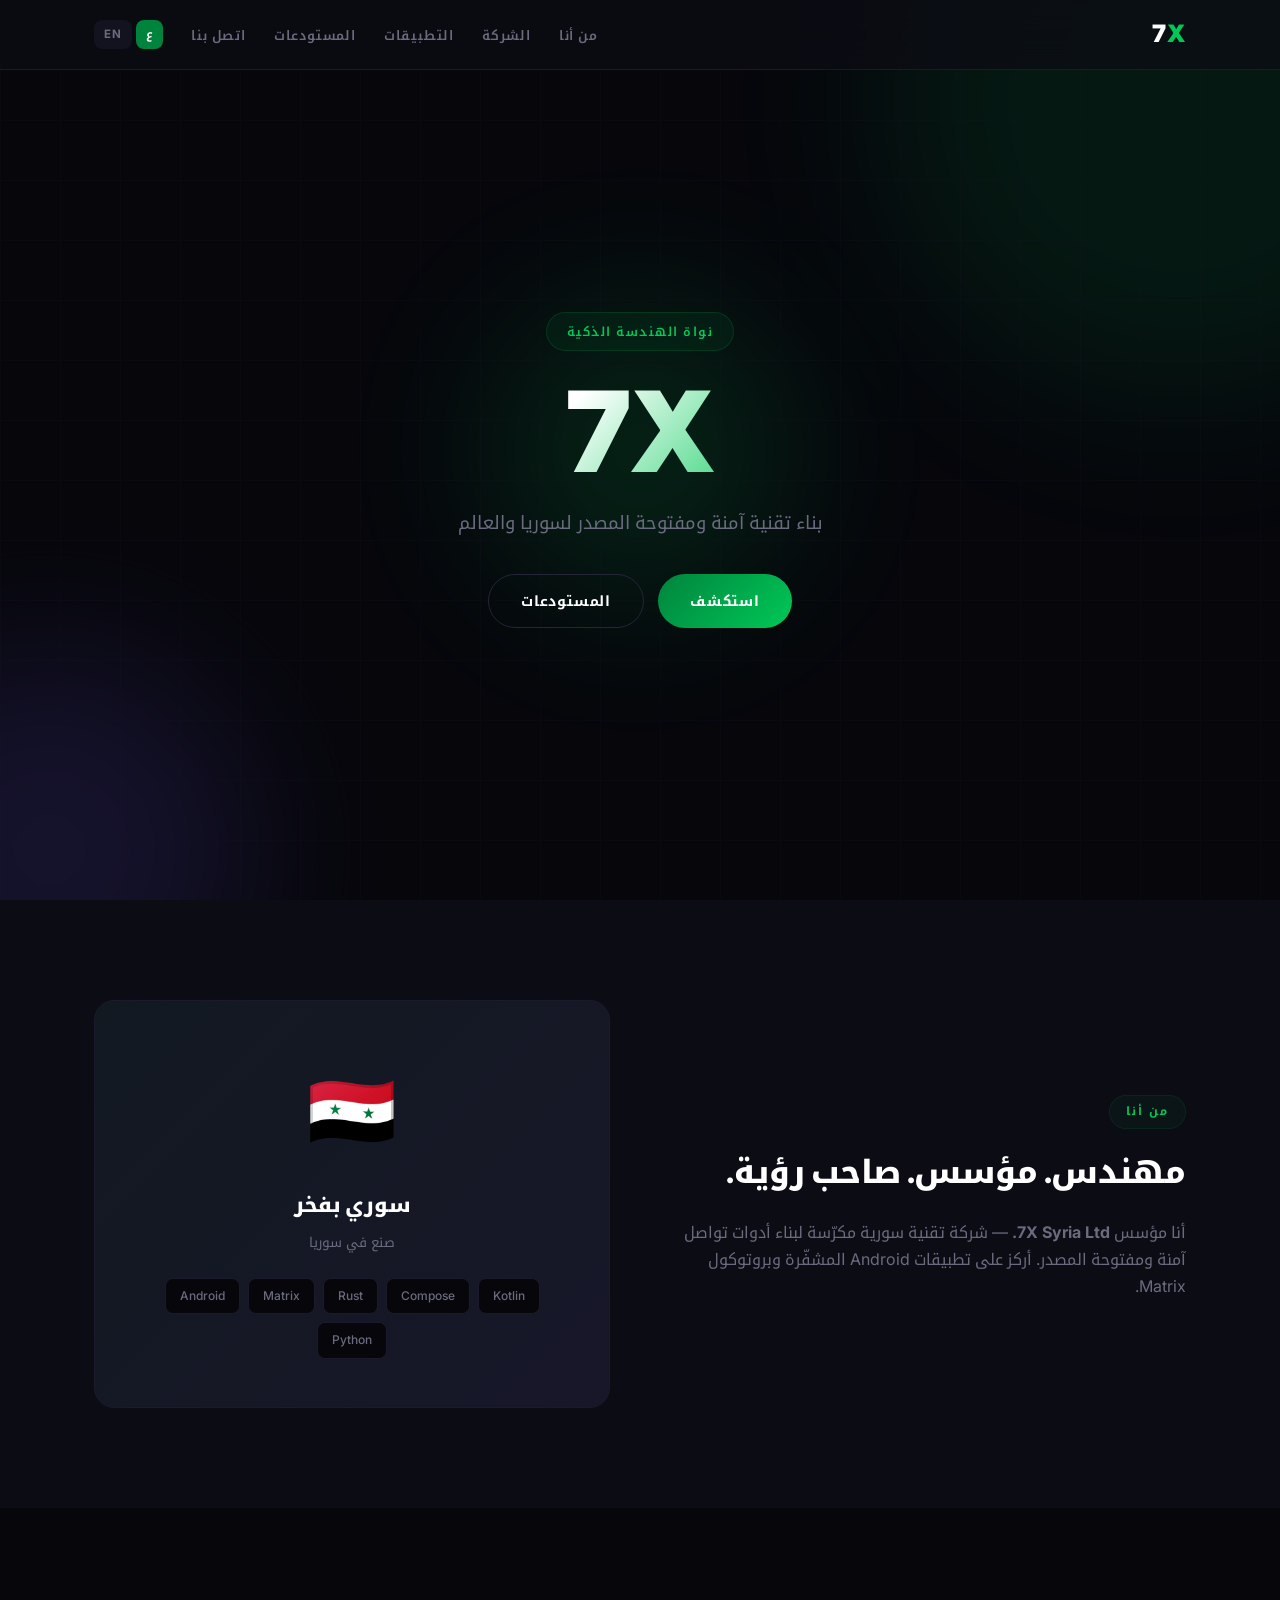
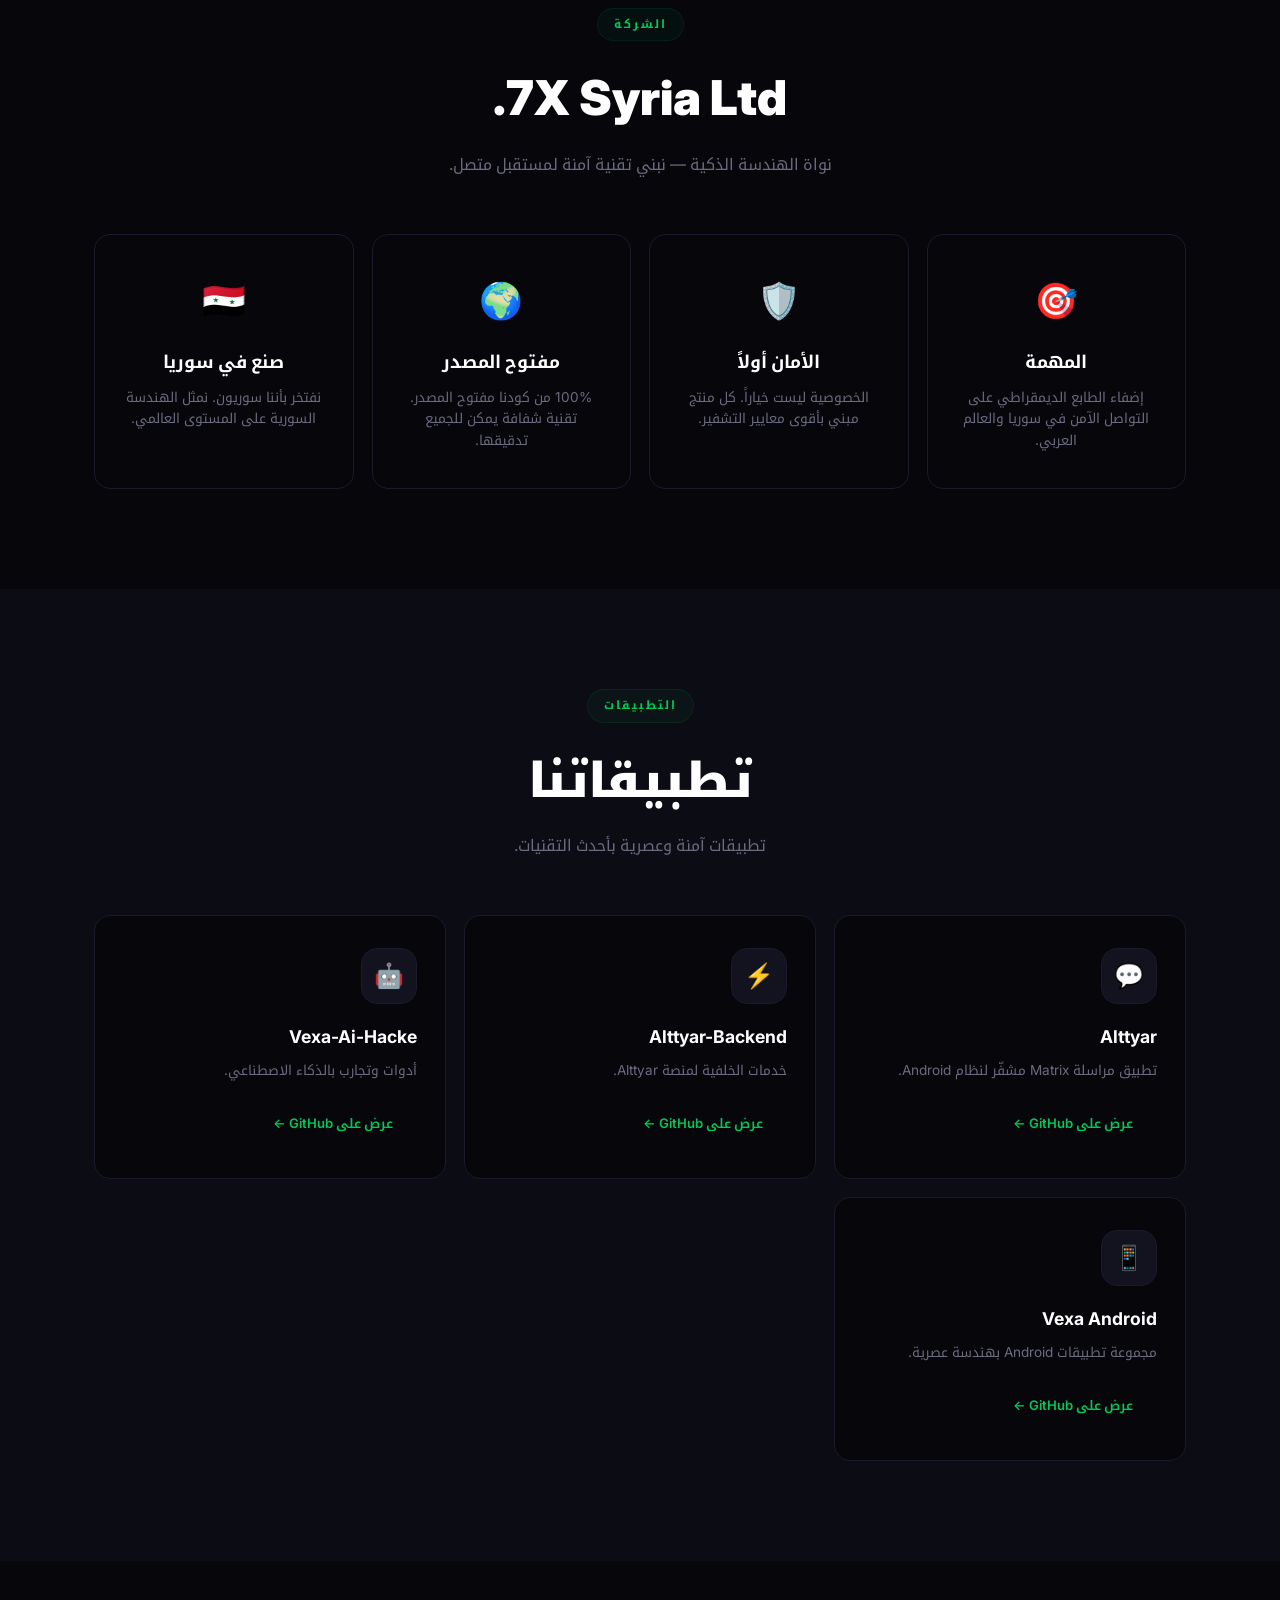
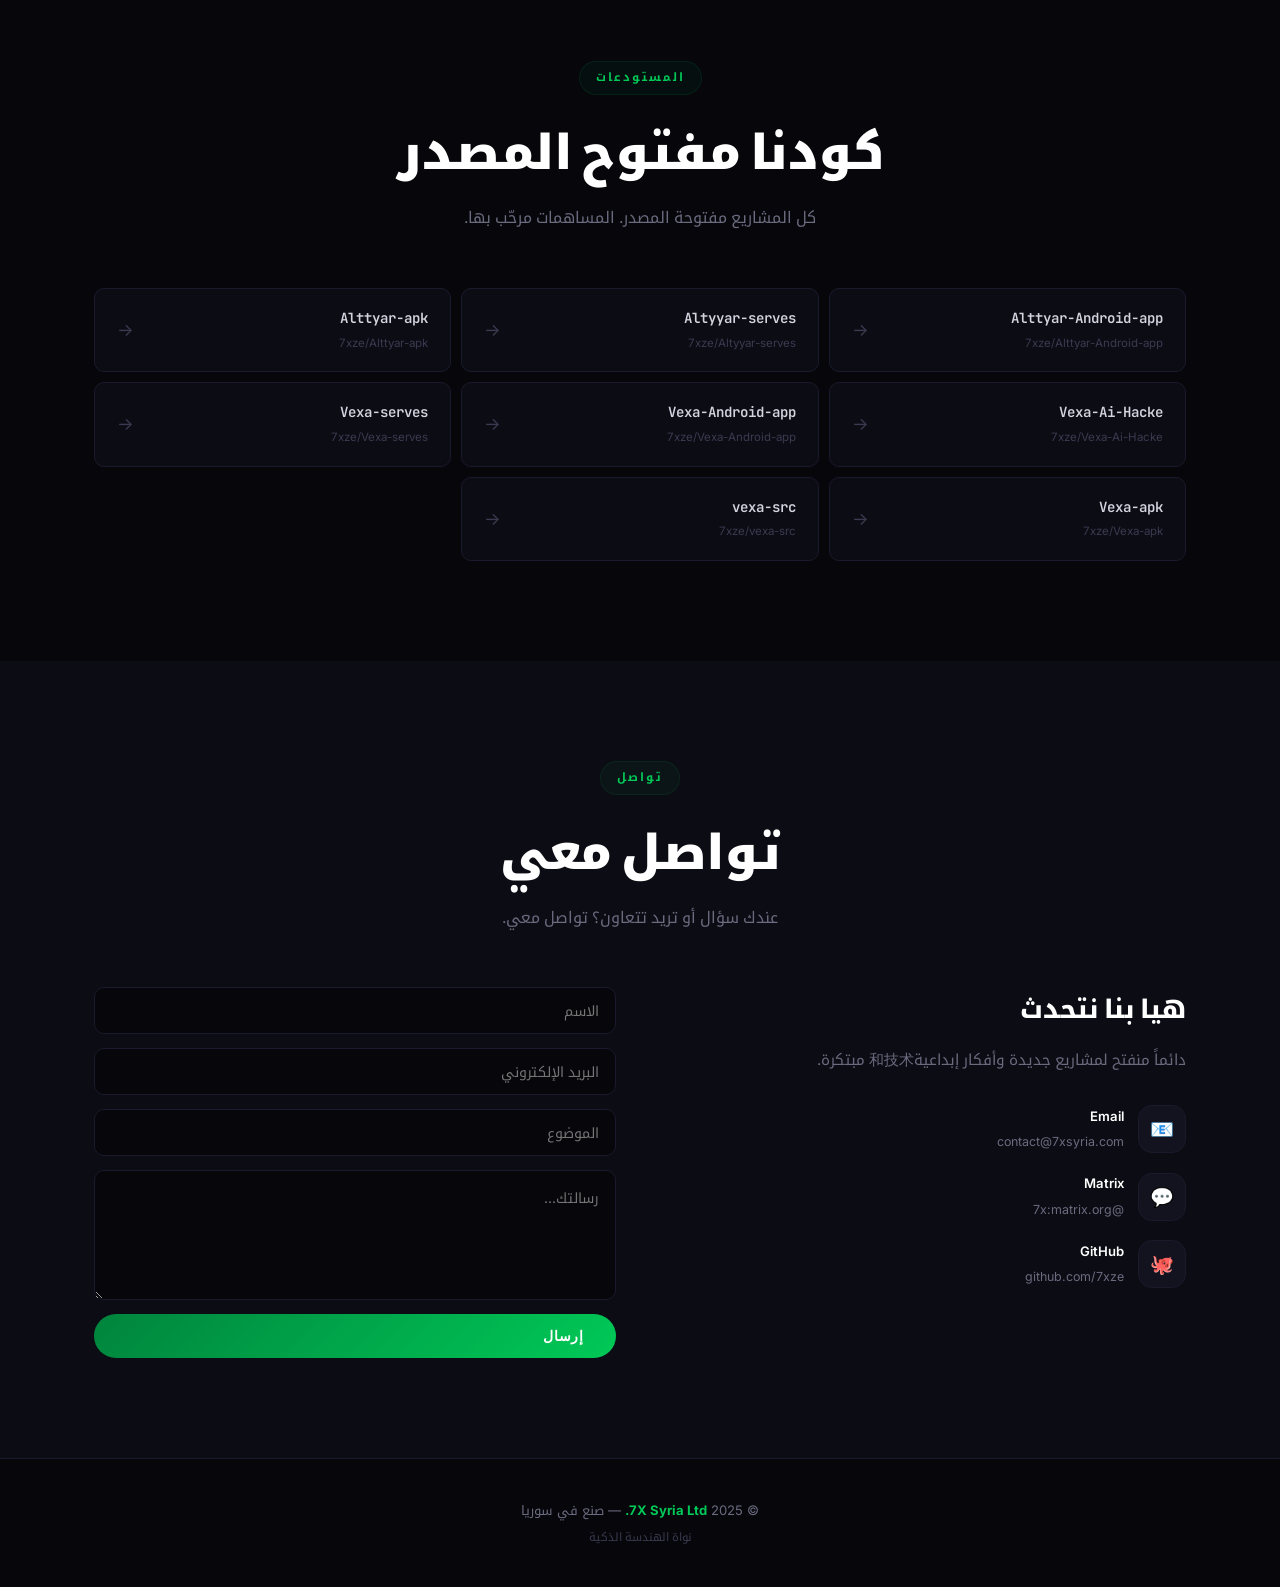
==== commit e77653db: "Fix: content.json drives site + admin login uses username" ====
--- a/index.html
+++ b/index.html
@@ -255,30 +255,9 @@
 </footer>
 
 <script>
-var CD={ar:[
-{ic:'🎯',t:'المهمة',d:'إضفاء الطابع الديمقراطي على التواصل الآمن في سوريا والعالم العربي.'},
-{ic:'🛡️',t:'الأمان أولاً',d:'الخصوصية ليست خياراً. كل منتج مبني بأقوى معايير التشفير.'},
-{ic:'🌍',t:'مفتوح المصدر',d:'100% من كودنا مفتوح المصدر. تقنية شفافة يمكن للجميع تدقيقها.'},
-{ic:'🇸🇾',t:'صنع في سوريا',d:'نفتخر بأننا سوريون. نمثل الهندسة السورية على المستوى العالمي.'}
-],en:[
-{ic:'🎯',t:'Mission',d:'Democratising secure communication across Syria and the Arab world.'},
-{ic:'🛡️',t:'Security First',d:'Privacy is not optional. Every product is built with the strongest encryption.'},
-{ic:'🌍',t:'Open Source',d:'100% of our code is open source. Transparent technology anyone can audit.'},
-{ic:'🇸🇾',t:'Made in Syria',d:'Proudly Syrian. Representing Syrian engineering globally.'}
-]};
-var AD={ar:[
-{ic:'💬',n:'Alttyar',d:'تطبيق مراسلة Matrix مشفّر لنظام Android.',l:'https://github.com/7xze/Alttyar-Android-app'},
-{ic:'⚡',n:'Alttyar-Backend',d:'خدمات الخلفية لمنصة Alttyar.',l:'https://github.com/7xze/Altyyar-serves'},
-{ic:'🤖',n:'Vexa-Ai-Hacke',d:'أدوات وتجارب بالذكاء الاصطناعي.',l:'https://github.com/7xze/Vexa-Ai-Hacke'},
-{ic:'📱',n:'Vexa Android',d:'مجموعة تطبيقات Android بهندسة عصرية.',l:'https://github.com/7xze/Vexa-Android-app'}
-],en:[
-{ic:'💬',n:'Alttyar',d:'End-to-end encrypted Matrix messaging for Android.',l:'https://github.com/7xze/Alttyar-Android-app'},
-{ic:'⚡',n:'Alttyar-Backend',d:'Backend services for the Alttyar ecosystem.',l:'https://github.com/7xze/Altyyar-serves'},
-{ic:'🤖',n:'Vexa-Ai-Hacke',d:'AI-powered tools and experiments.',l:'https://github.com/7xze/Vexa-Ai-Hacke'},
-{ic:'📱',n:'Vexa Android',d:'Android app suite with modern architecture.',l:'https://github.com/7xze/Vexa-Android-app'}
-]};
-var RL=['Alttyar-Android-app','Altyyar-serves','Alttyar-apk','Vexa-Ai-Hacke','Vexa-Android-app','Vexa-serves','Vexa-apk','vexa-src'];
+var D={};
 var lang=localStorage.getItem('lang7x')||'ar';
+var gh='https://github.com/7xze/';
 
 function setLang(l){
   lang=l;var ar=l==='ar';
@@ -288,7 +267,6 @@
   var nl=ar?['من أنا','الشركة','التطبيقات','المستودعات','اتصل بنا']:['About','Company','Apps','Repos','Contact'];
   var na=document.querySelectorAll('nav ul li:not(.lang-sw) a');
   for(var i=0;i<na.length;i++)na[i].textContent=nl[i];
-  document.getElementById('hsub').textContent=ar?'بناء تقنية آمنة ومفتوحة المصدر لسوريا والعالم':'Building secure, open-source technology for Syria and beyond';
   document.querySelectorAll('[data-ar]').forEach(function(e){e.textContent=e.getAttribute('data-'+l)});
   document.querySelectorAll('.btn[data-ar]').forEach(function(e){e.textContent=e.getAttribute('data-'+l)});
   document.getElementById('fN').placeholder=ar?'الاسم':'Your Name';
@@ -298,28 +276,45 @@
   renderDynamic();localStorage.setItem('lang7x',l);
 }
 
+function gl(k,l){if(!D[k])return'';if(!l)return D[k];return D[k][l]||''}
+
 function renderDynamic(){
   var ar=lang==='ar',cl=ar?'ar':'en';
+  document.getElementById('htitle').textContent=gl('hero_title',cl)||'7X';
+  document.getElementById('badge').textContent=gl('hero_badge',cl)||'Engineering Intelligence Core';
+  document.getElementById('hsub').textContent=gl('hero_sub',cl)||'';
+  document.querySelector('#about h3').textContent=gl('about_title',cl);
+  document.getElementById('aboutP').innerHTML=gl('about_text',cl);
+  document.querySelector('#company .sec-title').textContent=gl('company_title',cl);
+  document.querySelector('#company .sec-sub').textContent=gl('company_desc',cl);
+
   var cc=document.getElementById('companyCards');cc.innerHTML='';
-  CD[cl].forEach(function(c){cc.innerHTML+='<div class="co-card"><div class="ic">'+c.ic+'</div><h4>'+c.t+'</h4><p>'+c.d+'</p></div>'});
+  (D.company_cards||[]).forEach(function(c){cc.innerHTML+='<div class="co-card"><div class="ic">'+(c.icon||'')+'</div><h4>'+esc(c[cl==='ar'?'title':'titleEn']||c.title||'')+'</h4><p>'+esc(c[cl==='ar'?'desc':'descEn']||c.desc||'')+'</p></div>'});
+
   var ag=document.getElementById('appsGrid');ag.innerHTML='';var lt=ar?'عرض على GitHub ←':'View on GitHub →';
-  AD[cl].forEach(function(a){ag.innerHTML+='<div class="app-card"><div class="app-ic">'+a.ic+'</div><h4>'+a.n+'</h4><p>'+a.d+'</p><a href="'+a.l+'" class="btn-a">'+lt+'</a></div>'});
+  (D.apps||[]).forEach(function(a){ag.innerHTML+='<div class="app-card"><div class="app-ic">'+(a.icon||'')+'</div><h4>'+esc(a.name||'')+'</h4><p>'+esc(a[cl==='ar'?'desc':'descEn']||a.desc||'')+'</p><a href="'+(a.link||'#')+'" class="btn-a" target="_blank">'+lt+'</a></div>'});
+
   var rg=document.getElementById('reposGrid');rg.innerHTML='';
-  RL.forEach(function(r){rg.innerHTML+='<a href="https://github.com/7xze/'+r+'" class="repo-card" target="_blank"><div><div class="repo-nm">'+r+'</div><div class="repo-url">7xze/'+r+'</div></div><span class="repo-arr">→</span></a>'});
+  (D.repos||[]).forEach(function(r){rg.innerHTML+='<a href="'+gh+r+'" class="repo-card" target="_blank"><div><div class="repo-nm">'+r+'</div><div class="repo-url">7xze/'+r+'</div></div><span class="repo-arr">→</span></a>'});
+
+  var ce=gl('contact_email',''),cm=gl('contact_matrix',''),cg=gl('contact_github','');
+  document.querySelectorAll('.ci').forEach(function(el,i){
+    if(i===0&&ce)el.querySelector('span').textContent=ce;
+    if(i===1&&cm)el.querySelector('span').textContent=cm;
+    if(i===2&&cg)el.querySelector('span').textContent='github.com/'+cg;
+  });
 }
+
+function esc(s){return String(s||'').replace(/&/g,'&amp;').replace(/</g,'&lt;').replace(/>/g,'&gt;')}
 
 // Scroll animations
 var obs=new IntersectionObserver(function(entries){entries.forEach(function(e){if(e.isIntersecting)e.target.classList.add('visible')})},{threshold:.1});
 document.querySelectorAll('.fade-in').forEach(function(el){obs.observe(el)});
 
-// Load editable content from content.json
-fetch('content.json').then(function(r){return r.json()}).then(function(d){
-  if(d.hero_title)document.getElementById('htitle').textContent=d.hero_title[lang];
-  if(d.hero_badge)document.getElementById('badge').textContent=d.hero_badge[lang];
-  if(d.hero_sub)document.getElementById('hsub').textContent=d.hero_sub[lang];
-  if(d.about_title)document.querySelector('#about h3').textContent=d.about_title[lang];
-  if(d.about_text)document.getElementById('aboutP').innerHTML=d.about_text[lang];
-}).catch(function(){});
+// Load ALL content from content.json (cache bust)
+fetch('content.json?'+Date.now()).then(function(r){return r.json()}).then(function(d){
+  D=d;setLang(lang);
+}).catch(function(){setLang(lang)});
 
 setLang(lang);
 </script>
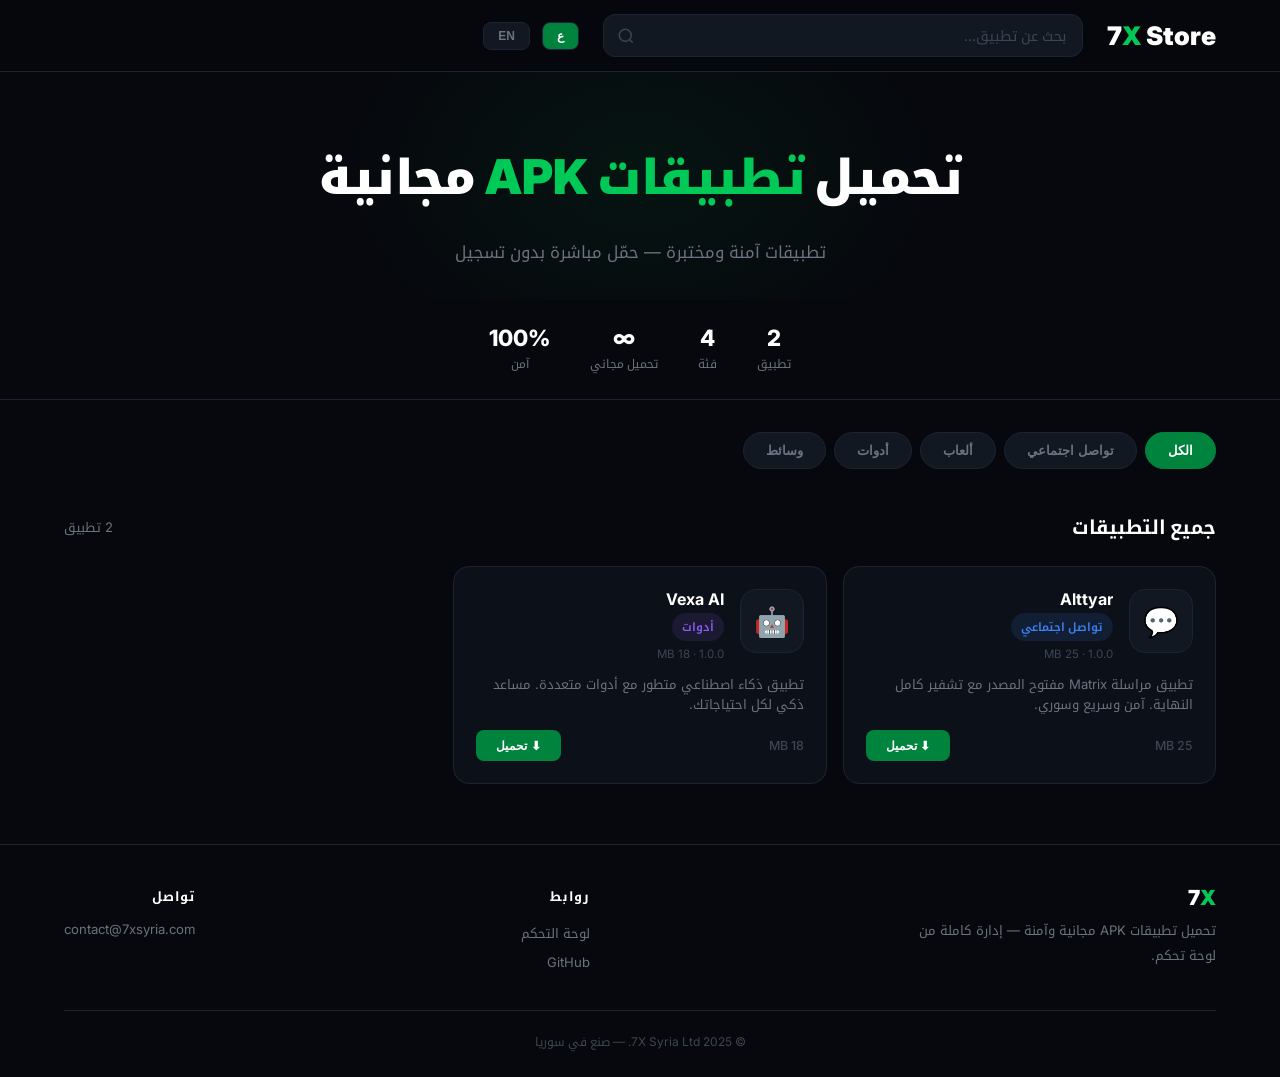
==== commit e55aee1f: "Store-style site + working admin CRUD for APK apps" ====
--- a/index.html
+++ b/index.html
@@ -3,320 +3,269 @@
 <head>
 <meta charset="UTF-8">
 <meta name="viewport" content="width=device-width, initial-scale=1.0">
-<title>7X — Engineering Intelligence Core</title>
-<meta name="description" content="7X Syria Ltd. — Building secure, open-source technology for Syria and beyond.">
+<title>7X Store — تحميل تطبيقات APK</title>
+<meta name="description" content="7X Store — تحميل تطبيقات APK مجانية وآمنة">
 <meta name="theme-color" content="#00843D">
 <link rel="preconnect" href="https://fonts.googleapis.com">
 <link rel="preconnect" href="https://fonts.gstatic.com" crossorigin>
-<link href="https://fonts.googleapis.com/css2?family=Inter:wght@300;400;500;600;700;800;900&family=Noto+Kufi+Arabic:wght@400;500;600;700;800;900&family=JetBrains+Mono:wght@400;500&display=swap" rel="stylesheet">
+<link href="https://fonts.googleapis.com/css2?family=Inter:wght@300;400;500;600;700;800;900&family=Noto+Kufi+Arabic:wght@400;500;600;700;800;900&display=swap" rel="stylesheet">
 <style>
 *{margin:0;padding:0;box-sizing:border-box}
-html{scroll-behavior:smooth}
-:root{--bg:#06060b;--bg2:#0c0c14;--bg3:#13131f;--bg4:#1a1a2a;--primary:#00843D;--primary-l:#00c957;--primary-d:#006830;--accent:#6c5ce7;--white:#fff;--text:#d4d4e0;--text2:#6b6b80;--text3:#3a3a50;--border:#1a1a2c;--border2:#25253a;--radius:16px;--radius-sm:10px;--danger:#e74c5e;--success:#00cc66;--warn:#f0a500;--info:#3b82f6;--glass:rgba(12,12,20,.75);--shadow:0 8px 32px rgba(0,0,0,.3)}
-body{font-family:'Inter','Noto Kufi Arabic',sans-serif;background:var(--bg);color:var(--text);line-height:1.7;overflow-x:hidden}
+:root{--bg:#06080d;--bg2:#0c1018;--bg3:#121822;--bg4:#1a2230;--primary:#00843D;--primary-l:#00c957;--primary-d:#006830;--white:#fff;--text:#c8cdd6;--text2:#6b7280;--text3:#3d4554;--border:#1c2333;--border2:#283044;--radius:16px;--radius-sm:12px;--shadow:0 8px 32px rgba(0,0,0,.4);--green:#10b981;--blue:#3b82f6;--purple:#8b5cf6;--orange:#f59e0b;--pink:#ec4899;--red:#ef4444}
+body{font-family:'Inter','Noto Kufi Arabic',sans-serif;background:var(--bg);color:var(--text);min-height:100vh;overflow-x:hidden}
 ::selection{background:var(--primary);color:var(--white)}
-::-webkit-scrollbar{width:6px}::-webkit-scrollbar-track{background:var(--bg)}::-webkit-scrollbar-thumb{background:var(--border2);border-radius:3px}::-webkit-scrollbar-thumb:hover{background:var(--primary)}
-a{color:var(--primary-l);text-decoration:none;transition:.3s}a:hover{color:var(--white)}
-.container{max-width:1140px;margin:0 auto;padding:0 24px}
-
-/* NAV */
-nav{position:fixed;top:0;width:100%;z-index:1000;background:var(--glass);-webkit-backdrop-filter:blur(20px);backdrop-filter:blur(20px);border-bottom:1px solid var(--border);padding:14px 0;transition:.3s}
-.nav-in{display:flex;justify-content:space-between;align-items:center}
-.logo{font-weight:900;font-size:1.5rem;color:var(--white);letter-spacing:1px;cursor:pointer}.logo span{color:var(--primary-l)}
-nav ul{display:flex;gap:28px;list-style:none;align-items:center}
-nav ul a{color:var(--text2);font-size:.82rem;font-weight:600;text-transform:uppercase;letter-spacing:.8px;position:relative;padding:4px 0}
-nav ul a::after{content:'';position:absolute;bottom:-2px;right:0;width:0;height:2px;background:var(--primary-l);transition:.3s}
-nav ul a:hover{color:var(--white)}.nav ul a:hover::after{width:100%}
-.lang-sw{display:flex;gap:4px}
-.lang-sw a{padding:5px 10px;border-radius:8px;font-size:.72rem;font-weight:700;background:var(--bg3);color:var(--text2);cursor:pointer;transition:.2s;text-transform:uppercase}
-.lang-sw a.on{background:var(--primary);color:var(--white)}
+::-webkit-scrollbar{width:6px}::-webkit-scrollbar-track{background:var(--bg)}::-webkit-scrollbar-thumb{background:var(--border2);border-radius:3px}
+a{color:var(--primary-l);text-decoration:none;transition:.2s}a:hover{color:var(--white)}
+
+/* HEADER */
+.header{background:rgba(6,8,13,.9);-webkit-backdrop-filter:blur(20px);backdrop-filter:blur(20px);border-bottom:1px solid var(--border);padding:14px 0;position:sticky;top:0;z-index:100}
+.hdr-in{max-width:1200px;margin:0 auto;padding:0 24px;display:flex;align-items:center;gap:24px}
+.logo{font-weight:900;font-size:1.6rem;color:var(--white);white-space:nowrap;cursor:pointer}.logo span{color:var(--primary-l)}
+.search-wrap{flex:1;position:relative;max-width:480px}
+.search-wrap input{width:100%;padding:12px 16px 12px 44px;background:var(--bg3);border:1.5px solid var(--border);border-radius:var(--radius-sm);color:var(--white);font-size:.9rem;outline:none;transition:.3s;font-family:inherit}
+.search-wrap input:focus{border-color:var(--primary)}
+.search-wrap input::placeholder{color:var(--text3)}
+.search-wrap svg{position:absolute;left:14px;top:50%;transform:translateY(-50%);width:18px;height:18px;color:var(--text3)}
+.hdr-right{display:flex;align-items:center;gap:12px}
+.lang-btn{padding:6px 14px;border-radius:8px;background:var(--bg3);border:1px solid var(--border);color:var(--text2);font-size:.75rem;font-weight:700;cursor:pointer;transition:.2s;text-transform:uppercase}
+.lang-btn:hover{border-color:var(--primary);color:var(--primary-l)}
 
 /* HERO */
-.hero{min-height:100vh;display:flex;align-items:center;justify-content:center;text-align:center;position:relative;overflow:hidden;padding:120px 0 80px}
-.hero-bg{position:absolute;inset:0;overflow:hidden}
-.hero-bg .orb{position:absolute;border-radius:50%;filter:blur(80px);opacity:.15;animation:float 15s ease-in-out infinite}
-.orb-1{width:600px;height:600px;background:var(--primary);top:-200px;right:-200px;animation-delay:0s}
-.orb-2{width:400px;height:400px;background:var(--accent);bottom:-150px;left:-150px;animation-delay:-5s}
-.orb-3{width:300px;height:300px;background:var(--primary-l);top:50%;left:50%;transform:translate(-50%,-50%);animation-delay:-10s}
-@keyframes float{0%,100%{transform:translateY(0) scale(1)}50%{transform:translateY(-30px) scale(1.05)}}
-.hero-grid{position:absolute;inset:0;background-image:linear-gradient(var(--border) 1px,transparent 1px),linear-gradient(90deg,var(--border) 1px,transparent 1px);background-size:60px 60px;opacity:.15}
-.hero-content{position:relative;z-index:2}
-.badge{display:inline-flex;align-items:center;gap:8px;padding:8px 20px;border-radius:50px;background:rgba(0,132,61,.1);border:1px solid rgba(0,132,61,.25);color:var(--primary-l);font-size:.78rem;font-weight:600;text-transform:uppercase;letter-spacing:1.5px;margin-bottom:24px;animation:fadeUp .8s ease}
-.hero h1{font-size:clamp(3.5rem,12vw,7rem);font-weight:900;line-height:1;margin-bottom:20px;background:linear-gradient(135deg,var(--white) 30%,var(--primary-l) 100%);-webkit-background-clip:text;-webkit-text-fill-color:transparent;background-clip:text;animation:fadeUp .8s ease .1s both}
-.hero p{font-size:1.15rem;color:var(--text2);max-width:560px;margin:0 auto 36px;animation:fadeUp .8s ease .2s both}
-.hero-btns{display:flex;gap:14px;justify-content:center;flex-wrap:wrap;animation:fadeUp .8s ease .3s both}
-@keyframes fadeUp{from{opacity:0;transform:translateY(20px)}to{opacity:1;transform:translateY(0)}}
-
-/* BUTTONS */
-.btn{display:inline-flex;align-items:center;gap:8px;padding:14px 32px;border-radius:50px;font-weight:700;font-size:.88rem;cursor:pointer;transition:.3s;border:none;text-transform:uppercase;letter-spacing:.8px}
-.btn-p{background:linear-gradient(135deg,var(--primary),var(--primary-l));color:var(--white)}.btn-p:hover{transform:translateY(-2px);box-shadow:0 8px 30px rgba(0,132,61,.3);color:var(--white)}
-.btn-o{background:transparent;color:var(--white);border:1.5px solid var(--border2)}.btn-o:hover{border-color:var(--primary-l);color:var(--primary-l);transform:translateY(-2px)}
-.btn-sm{padding:10px 20px;font-size:.8rem}
-.btn-a{padding:12px 24px;border-radius:var(--radius-sm);font-weight:600;font-size:.82rem;cursor:pointer;transition:.3s;border:none;background:transparent;color:var(--primary-l);display:inline-flex;align-items:center;gap:6px}.btn-a:hover{color:var(--white);transform:translateX(4px)}
-
-/* SECTIONS */
-section{padding:100px 0}
-.sec-head{text-align:center;margin-bottom:56px}
-.tag{display:inline-block;padding:6px 16px;border-radius:50px;background:rgba(0,132,61,.08);border:1px solid rgba(0,132,61,.15);color:var(--primary-l);font-size:.72rem;font-weight:700;text-transform:uppercase;letter-spacing:2px;margin-bottom:16px}
-.sec-title{font-size:clamp(2rem,5vw,3rem);font-weight:900;margin-bottom:12px;color:var(--white)}
-.sec-sub{color:var(--text2);max-width:520px;margin:0 auto;font-size:1rem}
-
-/* ABOUT */
-#about{background:var(--bg2)}
-.about-grid{display:grid;grid-template-columns:1fr 1fr;gap:60px;align-items:center}
-.about-txt h3{font-size:clamp(1.5rem,3vw,2rem);font-weight:800;margin-bottom:20px;color:var(--white)}
-.about-txt p{color:var(--text2);font-size:1rem;margin-bottom:12px}
-.about-visual{position:relative}
-.about-card{background:var(--bg3);border:1px solid var(--border);border-radius:20px;padding:48px;text-align:center;position:relative;overflow:hidden}
-.about-card::before{content:'';position:absolute;inset:0;background:linear-gradient(135deg,rgba(0,132,61,.05),rgba(108,92,231,.05));pointer-events:none}
-.about-flag{font-size:4.5rem;margin-bottom:16px;position:relative;z-index:1}
-.about-card h4{font-size:1.3rem;font-weight:800;color:var(--white);position:relative;z-index:1}
-.about-moto{color:var(--text2);font-size:.85rem;margin:8px 0 24px;position:relative;z-index:1}
-.about-tags{display:flex;justify-content:center;gap:8px;flex-wrap:wrap;position:relative;z-index:1}
-.about-tags span{padding:7px 14px;background:var(--bg);border:1px solid var(--border);border-radius:8px;font-size:.75rem;color:var(--text2);font-weight:500;transition:.2s}
-.about-tags span:hover{border-color:var(--primary);color:var(--primary-l)}
-
-/* COMPANY */
-.company-cards{display:grid;grid-template-columns:repeat(auto-fit,minmax(240px,1fr));gap:18px}
-.co-card{background:var(--bg);border:1px solid var(--border);border-radius:var(--radius);padding:36px 28px;text-align:center;transition:.3s;position:relative;overflow:hidden}
-.co-card::before{content:'';position:absolute;top:0;right:0;left:0;height:3px;background:linear-gradient(90deg,var(--primary),var(--primary-l));transform:scaleX(0);transition:.3s}
-.co-card:hover{border-color:var(--primary);transform:translateY(-4px);box-shadow:var(--shadow)}.co-card:hover::before{transform:scaleX(1)}
-.co-card .ic{font-size:2.2rem;margin-bottom:16px}
-.co-card h4{font-size:1.1rem;font-weight:700;margin-bottom:10px;color:var(--white)}
-.co-card p{color:var(--text2);font-size:.85rem;line-height:1.6}
-
-/* APPS */
-#apps{background:var(--bg2)}
-.apps-grid{display:grid;grid-template-columns:repeat(auto-fit,minmax(260px,1fr));gap:18px}
-.app-card{background:var(--bg);border:1px solid var(--border);border-radius:var(--radius);padding:32px 28px;transition:.3s}
-.app-card:hover{border-color:var(--primary-l);transform:translateY(-4px);box-shadow:var(--shadow)}
-.app-ic{width:56px;height:56px;border-radius:16px;background:var(--bg3);display:flex;align-items:center;justify-content:center;font-size:1.5rem;margin-bottom:18px;border:1px solid var(--border)}
-.app-card h4{font-size:1.1rem;font-weight:700;margin-bottom:8px;color:var(--white)}
-.app-card p{color:var(--text2);font-size:.85rem;margin-bottom:18px;line-height:1.6}
-
-/* REPOS */
-.repos-grid{display:grid;grid-template-columns:repeat(auto-fit,minmax(280px,1fr));gap:10px}
-.repo-card{background:var(--bg2);border:1px solid var(--border);border-radius:var(--radius-sm);padding:18px 22px;display:flex;justify-content:space-between;align-items:center;transition:.3s;color:var(--text)}
-.repo-card:hover{border-color:var(--primary-l);color:var(--white);transform:translateX(-4px)}
-.repo-nm{font-family:'JetBrains Mono',monospace;font-size:.88rem;font-weight:600;color:inherit}
-.repo-url{font-size:.72rem;color:var(--text3);margin-top:3px}
-.repo-arr{color:var(--text3);font-size:1.1rem;transition:.3s}.repo-card:hover .repo-arr{color:var(--primary-l)}
-
-/* CONTACT */
-#contact{background:var(--bg2)}
-.contact-grid{display:grid;grid-template-columns:1fr 1fr;gap:48px}
-.contact-info h3{font-size:1.6rem;font-weight:800;margin-bottom:16px;color:var(--white)}
-.contact-info>p{color:var(--text2);margin-bottom:32px;font-size:.95rem}
-.ci{display:flex;align-items:center;gap:14px;margin-bottom:18px}
-.ci-ic{width:48px;height:48px;border-radius:14px;background:var(--bg3);border:1px solid var(--border);display:flex;align-items:center;justify-content:center;font-size:1.2rem;flex-shrink:0}
-.ci h5{font-size:.82rem;font-weight:600;color:var(--white)}.ci span{font-size:.78rem;color:var(--text2)}
-.cform{display:flex;flex-direction:column;gap:14px}
-.cform input,.cform textarea{background:var(--bg);border:1.5px solid var(--border);border-radius:var(--radius-sm);padding:14px 16px;font-family:inherit;font-size:.88rem;color:var(--white);outline:none;transition:.3s}
-.cform input:focus,.cform textarea:focus{border-color:var(--primary);box-shadow:0 0 0 3px rgba(0,132,61,.1)}
-.cform textarea{min-height:130px;resize:vertical}
+.hero{padding:60px 0 32px;text-align:center;position:relative;overflow:hidden}
+.hero::before{content:'';position:absolute;width:600px;height:400px;background:radial-gradient(ellipse,rgba(0,132,61,.1),transparent 70%);top:-100px;left:50%;transform:translateX(-50%);pointer-events:none}
+.hero h1{font-size:clamp(1.8rem,5vw,3rem);font-weight:900;color:var(--white);margin-bottom:12px;position:relative}
+.hero h1 span{color:var(--primary-l)}
+.hero p{color:var(--text2);font-size:1.05rem;max-width:500px;margin:0 auto;position:relative}
+
+/* STATS BAR */
+.stats-bar{display:flex;justify-content:center;gap:40px;padding:24px 0;border-bottom:1px solid var(--border);margin-bottom:32px}
+.st{text-align:center}.st .n{font-size:1.4rem;font-weight:800;color:var(--white)}.st .l{font-size:.75rem;color:var(--text2);margin-top:2px}
+
+/* CATEGORIES */
+.cats{max-width:1200px;margin:0 auto;padding:0 24px;margin-bottom:32px}
+.cat-scroll{display:flex;gap:8px;overflow-x:auto;padding-bottom:8px;-ms-overflow-style:none;scrollbar-width:none}.cat-scroll::-webkit-scrollbar{display:none}
+.cat-btn{padding:10px 22px;border-radius:50px;background:var(--bg3);border:1.5px solid var(--border);color:var(--text2);font-size:.82rem;font-weight:600;cursor:pointer;transition:.2s;white-space:nowrap;flex-shrink:0}
+.cat-btn:hover{border-color:var(--primary);color:var(--primary-l)}
+.cat-btn.on{background:var(--primary);border-color:var(--primary);color:var(--white)}
+
+/* APP GRID */
+.grid-wrap{max-width:1200px;margin:0 auto;padding:0 24px 60px}
+.grid-header{display:flex;justify-content:space-between;align-items:center;margin-bottom:20px}
+.grid-header h2{font-size:1.2rem;font-weight:700;color:var(--white)}
+.grid-header span{font-size:.82rem;color:var(--text2)}
+.app-grid{display:grid;grid-template-columns:repeat(auto-fill,minmax(280px,1fr));gap:16px}
+
+/* APP CARD */
+.app-card{background:var(--bg2);border:1px solid var(--border);border-radius:var(--radius);padding:22px;transition:.3s;cursor:pointer;position:relative;overflow:hidden}
+.app-card:hover{border-color:var(--border2);transform:translateY(-3px);box-shadow:var(--shadow)}
+.app-card-top{display:flex;gap:16px;margin-bottom:14px}
+.app-icon{width:64px;height:64px;border-radius:16px;background:var(--bg3);display:flex;align-items:center;justify-content:center;font-size:1.8rem;flex-shrink:0;border:1px solid var(--border)}
+.app-info{flex:1;min-width:0}
+.app-name{font-size:1rem;font-weight:700;color:var(--white);margin-bottom:4px;white-space:nowrap;overflow:hidden;text-overflow:ellipsis}
+.app-cat{font-size:.72rem;font-weight:600;padding:3px 10px;border-radius:50px;display:inline-block;margin-bottom:6px}
+.cat-social{background:rgba(59,130,246,.12);color:var(--blue)}
+.cat-games{background:rgba(236,72,153,.12);color:var(--pink)}
+.cat-tools{background:rgba(139,92,246,.12);color:var(--purple)}
+.cat-media{background:rgba(245,158,11,.12);color:var(--orange)}
+.cat-other{background:rgba(16,185,129,.12);color:var(--green)}
+.app-ver{font-size:.72rem;color:var(--text3);font-family:'Inter',monospace}
+.app-desc{font-size:.82rem;color:var(--text2);line-height:1.5;margin-bottom:16px;display:-webkit-box;-webkit-line-clamp:2;-webkit-box-orient:vertical;overflow:hidden}
+.app-bottom{display:flex;justify-content:space-between;align-items:center}
+.app-size{font-size:.78rem;color:var(--text3);font-weight:500}
+.dl-btn{padding:8px 20px;border-radius:8px;background:var(--primary);color:var(--white);border:none;font-size:.78rem;font-weight:700;cursor:pointer;transition:.2s;display:inline-flex;align-items:center;gap:6px}
+.dl-btn:hover{background:var(--primary-l);transform:translateY(-1px);box-shadow:0 4px 12px rgba(0,132,61,.3);color:var(--white)}
+
+/* FEATURED BANNER */
+.feat-banner{background:linear-gradient(135deg,var(--bg3),var(--bg2));border:1px solid var(--border);border-radius:var(--radius);padding:32px;margin-bottom:32px;display:flex;align-items:center;gap:24px;overflow:hidden;position:relative}
+.feat-banner::before{content:'';position:absolute;width:300px;height:300px;background:radial-gradient(circle,rgba(0,132,61,.1),transparent 70%);right:-100px;top:-100px;border-radius:50%}
+.feat-content{position:relative;z-index:1}
+.feat-badge{display:inline-block;padding:4px 12px;border-radius:6px;background:rgba(0,132,61,.15);color:var(--primary-l);font-size:.7rem;font-weight:700;margin-bottom:12px;text-transform:uppercase;letter-spacing:1px}
+.feat-content h3{font-size:1.3rem;font-weight:800;color:var(--white);margin-bottom:8px}
+.feat-content p{color:var(--text2);font-size:.88rem}
+.feat-icon{font-size:4rem;position:relative;z-index:1}
 
 /* FOOTER */
-footer{border-top:1px solid var(--border);padding:40px 0;text-align:center}
-footer p{color:var(--text2);font-size:.82rem}
-footer .sy{color:var(--primary-l);font-weight:700}
-footer .tagline{margin-top:6px;font-size:.72rem;color:var(--text3)}
-
-/* ANIMATIONS */
-.fade-in{opacity:0;transform:translateY(30px);transition:.8s cubic-bezier(.16,1,.3,1)}
-.fade-in.visible{opacity:1;transform:translateY(0)}
+footer{border-top:1px solid var(--border);padding:40px 0 24px}
+.footer-in{max-width:1200px;margin:0 auto;padding:0 24px}
+.f-top{display:flex;justify-content:space-between;align-items:start;gap:40px;margin-bottom:32px;flex-wrap:wrap}
+.f-brand .logo{font-size:1.3rem;margin-bottom:8px}
+.f-brand p{color:var(--text2);font-size:.82rem;max-width:300px}
+.f-col h4{font-size:.8rem;font-weight:700;color:var(--white);text-transform:uppercase;letter-spacing:1px;margin-bottom:12px}
+.f-col a{display:block;color:var(--text2);font-size:.82rem;margin-bottom:8px}.f-col a:hover{color:var(--primary-l)}
+.f-bottom{text-align:center;padding-top:20px;border-top:1px solid var(--border)}
+.f-bottom p{font-size:.75rem;color:var(--text3)}
+
+.no-apps{text-align:center;padding:80px 20px;color:var(--text3)}
+.no-apps .icon{font-size:3rem;margin-bottom:16px}
+.no-apps p{font-size:1rem}
 
 @media(max-width:768px){
-  nav ul li:not(.lang-sw){display:none}
-  .about-grid,.contact-grid{grid-template-columns:1fr}
-  section{padding:60px 0}
-  .about-grid{gap:32px}
+  .hdr-in{flex-wrap:wrap}
+  .search-wrap{max-width:100%;order:3;flex:1 1 100%}
+  .stats-bar{gap:24px;flex-wrap:wrap}
+  .app-grid{grid-template-columns:1fr}
+  .feat-banner{flex-direction:column;text-align:center}
+  .f-top{flex-direction:column}
 }
 </style>
 </head>
 <body>
 
-<nav>
-<div class="container nav-in">
-<div class="logo" onclick="scrollTo(0,0)">7<span>X</span></div>
-<ul>
-<li><a href="#about" data-ar="من أنا" data-en="About">من أنا</a></li>
-<li><a href="#company" data-ar="الشركة" data-en="Company">الشركة</a></li>
-<li><a href="#apps" data-ar="التطبيقات" data-en="Apps">التطبيقات</a></li>
-<li><a href="#repos" data-ar="المستودعات" data-en="Repos">المستودعات</a></li>
-<li><a href="#contact" data-ar="اتصل بنا" data-en="Contact">اتصل بنا</a></li>
-<li class="lang-sw">
-<a onclick="setLang('ar')" class="on" id="lar">ع</a>
-<a onclick="setLang('en')" id="len">EN</a>
-</li>
-</ul>
-</div>
-</nav>
-
-<section class="hero" id="home">
-<div class="hero-bg">
-<div class="orb orb-1"></div><div class="orb orb-2"></div><div class="orb orb-3"></div>
-<div class="hero-grid"></div>
-</div>
-<div class="container hero-content">
-<div class="badge" id="badge">Engineering Intelligence Core</div>
-<h1 id="htitle">7X</h1>
-<p id="hsub">بناء تقنية آمنة ومفتوحة المصدر لسوريا والعالم</p>
-<div class="hero-btns">
-<a href="#about" class="btn btn-p" data-ar="استكشف" data-en="Explore">استكشف</a>
-<a href="#repos" class="btn btn-o" data-ar="المستودعات" data-en="Repositories">المستودعات</a>
-</div>
+<header class="header">
+<div class="hdr-in">
+<div class="logo" onclick="scrollTo(0,0)">7<span>X</span> Store</div>
+<div class="search-wrap">
+<svg viewBox="0 0 24 24" fill="none" stroke="currentColor" stroke-width="2"><circle cx="11" cy="11" r="8"/><line x1="21" y1="21" x2="16.65" y2="16.65"/></svg>
+<input type="text" id="searchInput" placeholder="بحث عن تطبيق..." oninput="filterApps()">
+</div>
+<div class="hdr-right">
+<button class="lang-btn" onclick="setLang('ar')" id="lar">ع</button>
+<button class="lang-btn" onclick="setLang('en')" id="len">EN</button>
+</div>
+</div>
+</header>
+
+<section class="hero">
+<div class="container">
+<h1 id="heroTitle">تحميل <span>تطبيقات APK</span> مجانية</h1>
+<p id="heroSub">تطبيقات آمنة ومختبرة — حمّل مباشرة بدون تسجيل</p>
 </div>
 </section>
 
-<section id="about">
-<div class="container">
-<div class="about-grid">
-<div class="about-txt fade-in">
-<div class="tag" data-ar="من أنا" data-en="Who I Am">من أنا</div>
-<h3 data-ar="مهندس. مؤسس. صاحب رؤية." data-en="Engineer. Founder. Visionary.">مهندس. مؤسس. صاحب رؤية.</h3>
-<p id="aboutP">أنا مؤسس <strong>7X Syria Ltd.</strong> — شركة تقنية سورية مكرّسة لبناء أدوات تواصل آمنة ومفتوحة المصدر. أركز على تطبيقات Android المشفّرة وبروتوكول Matrix.</p>
-</div>
-<div class="about-visual fade-in">
-<div class="about-card">
-<div class="about-flag">🇸🇾</div>
-<h4 data-ar="سوري بفخر" data-en="Proudly Syrian">سوري بفخر</h4>
-<p class="about-moto">صنع في سوريا</p>
-<div class="about-tags"><span>Kotlin</span><span>Compose</span><span>Rust</span><span>Matrix</span><span>Android</span><span>Python</span></div>
-</div>
-</div>
-</div>
-</div>
-</section>
-
-<section id="company">
-<div class="container">
-<div class="sec-head fade-in">
-<div class="tag" data-ar="الشركة" data-en="Company">الشركة</div>
-<h2 class="sec-title">7X Syria Ltd.</h2>
-<p class="sec-sub" data-ar="نواة الهندسة الذكية — نبني تقنية آمنة لمستقبل متصل." data-en="Engineering Intelligence Core — Building secure technology for a connected future.">نواة الهندسة الذكية — نبني تقنية آمنة لمستقبل متصل.</p>
-</div>
-<div class="company-cards fade-in" id="companyCards"></div>
-</div>
-</section>
-
-<section id="apps">
-<div class="container">
-<div class="sec-head fade-in">
-<div class="tag" data-ar="التطبيقات" data-en="Applications">التطبيقات</div>
-<h2 class="sec-title" data-ar="تطبيقاتنا" data-en="Our Apps">تطبيقاتنا</h2>
-<p class="sec-sub" data-ar="تطبيقات آمنة وعصرية بأحدث التقنيات." data-en="Secure, modern applications built with cutting-edge technology.">تطبيقات آمنة وعصرية بأحدث التقنيات.</p>
-</div>
-<div class="apps-grid fade-in" id="appsGrid"></div>
-</div>
-</section>
-
-<section id="repos">
-<div class="container">
-<div class="sec-head fade-in">
-<div class="tag" data-ar="المستودعات" data-en="Repositories">المستودعات</div>
-<h2 class="sec-title" data-ar="كودنا مفتوح المصدر" data-en="Open Source Code">كودنا مفتوح المصدر</h2>
-<p class="sec-sub" data-ar="كل المشاريع مفتوحة المصدر. المساهمات مرحّب بها." data-en="All projects are open source. Contributions welcome.">كل المشاريع مفتوحة المصدر. المساهمات مرحّب بها.</p>
-</div>
-<div class="repos-grid fade-in" id="reposGrid"></div>
-</div>
-</section>
-
-<section id="contact">
-<div class="container">
-<div class="sec-head fade-in">
-<div class="tag" data-ar="تواصل" data-en="Contact">تواصل</div>
-<h2 class="sec-title" data-ar="تواصل معي" data-en="Get in Touch">تواصل معي</h2>
-<p class="sec-sub" data-ar="عندك سؤال أو تريد تتعاون؟ تواصل معي." data-en="Have a question or want to collaborate? Reach out.">عندك سؤال أو تريد تتعاون؟ تواصل معي.</p>
-</div>
-<div class="contact-grid fade-in">
-<div class="contact-info">
-<h3 data-ar="هيا بنا نتحدث" data-en="Let's talk">هيا بنا نتحدث</h3>
-<p data-ar="دائماً منفتح لمشاريع جديدة وأفكار إبداعية和技术 مبتكرة." data-en="Always open to new projects, creative ideas, and innovative technology.">دائماً منفتح لمشاريع جديدة وأفكار إبداعية.</p>
-<div class="ci"><div class="ci-ic">📧</div><div><h5>Email</h5><span>contact@7xsyria.com</span></div></div>
-<div class="ci"><div class="ci-ic">💬</div><div><h5>Matrix</h5><span>@7x:matrix.org</span></div></div>
-<div class="ci"><div class="ci-ic">🐙</div><div><h5>GitHub</h5><span>github.com/7xze</span></div></div>
-</div>
-<form class="cform" action="https://formspree.io/f/meoaeldo" method="POST">
-<input type="text" name="name" id="fN" placeholder="الاسم" required>
-<input type="email" name="email" id="fE" placeholder="البريد الإلكتروني" required>
-<input type="text" name="subject" id="fS" placeholder="الموضوع">
-<textarea name="message" id="fM" placeholder="رسالتك..." required></textarea>
-<button type="submit" class="btn btn-p" data-ar="إرسال" data-en="Send Message">إرسال</button>
-</form>
-</div>
-</div>
-</section>
+<div class="stats-bar">
+<div class="st"><div class="n" id="stApps">0</div><div class="l" data-ar="تطبيق" data-en="Apps">تطبيق</div></div>
+<div class="st"><div class="n" id="stCats">0</div><div class="l" data-ar="فئة" data-en="Categories">فئة</div></div>
+<div class="st"><div class="n" id="stDown">∞</div><div class="l" data-ar="تحميل مجاني" data-en="Free Downloads">تحميل مجاني</div></div>
+<div class="st"><div class="n">100%</div><div class="l" data-ar="آمن" data-en="Safe">آمن</div></div>
+</div>
+
+<div class="cats">
+<div class="cat-scroll" id="catScroll"></div>
+</div>
+
+<div class="grid-wrap">
+<div class="grid-header">
+<h2 id="gridTitle">جميع التطبيقات</h2>
+<span id="gridCount"></span>
+</div>
+<div class="app-grid" id="appGrid"></div>
+<div class="no-apps" id="noApps" style="display:none"><div class="icon">📦</div><p data-ar="لا توجد تطبيقات بعد" data-en="No apps yet">لا توجد تطبيقات بعد</p></div>
+</div>
 
 <footer>
-<div class="container">
-<p>&copy; 2025 <span class="sy">7X Syria Ltd.</span> — <span data-ar="صنع في سوريا" data-en="Made in Syria">صنع في سوريا</span></p>
-<p class="tagline" data-ar="نواة الهندسة الذكية" data-en="Engineering Intelligence Core">نواة الهندسة الذكية</p>
+<div class="footer-in">
+<div class="f-top">
+<div class="f-brand">
+<div class="logo">7<span>X</span></div>
+<p data-ar="تحميل تطبيقات APK مجانية وآمنة — إدارة كاملة من لوحة تحكم." data-en="Download free, safe APK apps — fully managed from admin panel.">تحميل تطبيقات APK مجانية وآمنة — إدارة كاملة من لوحة تحكم.</p>
+</div>
+<div class="f-col">
+<h4 data-ar="روابط" data-en="Links">روابط</h4>
+<a href="admin.html" data-ar="لوحة التحكم" data-en="Admin Panel">لوحة التحكم</a>
+<a href="https://github.com/7xze" target="_blank">GitHub</a>
+</div>
+<div class="f-col">
+<h4 data-ar="تواصل" data-en="Contact">تواصل</h4>
+<a href="mailto:contact@7xsyria.com">contact@7xsyria.com</a>
+</div>
+</div>
+<div class="f-bottom"><p>&copy; 2025 7X Syria Ltd. — <span data-ar="صنع في سوريا" data-en="Made in Syria">صنع في سوريا</span></p></div>
 </div>
 </footer>
 
 <script>
 var D={};
 var lang=localStorage.getItem('lang7x')||'ar';
-var gh='https://github.com/7xze/';
+var activeCat='all';
 
 function setLang(l){
   lang=l;var ar=l==='ar';
   document.documentElement.lang=l;document.documentElement.dir=ar?'rtl':'ltr';
-  document.getElementById('lar').className=ar?'on':'';
-  document.getElementById('len').className=ar?'':'on';
-  var nl=ar?['من أنا','الشركة','التطبيقات','المستودعات','اتصل بنا']:['About','Company','Apps','Repos','Contact'];
-  var na=document.querySelectorAll('nav ul li:not(.lang-sw) a');
-  for(var i=0;i<na.length;i++)na[i].textContent=nl[i];
+  document.getElementById('lar').style.background=ar?'var(--primary)':'';document.getElementById('lar').style.color=ar?'var(--white)':'';
+  document.getElementById('len').style.background=!ar?'var(--primary)':'';document.getElementById('len').style.color=!ar?'var(--white)':'';
   document.querySelectorAll('[data-ar]').forEach(function(e){e.textContent=e.getAttribute('data-'+l)});
-  document.querySelectorAll('.btn[data-ar]').forEach(function(e){e.textContent=e.getAttribute('data-'+l)});
-  document.getElementById('fN').placeholder=ar?'الاسم':'Your Name';
-  document.getElementById('fE').placeholder=ar?'البريد الإلكتروني':'Your Email';
-  document.getElementById('fS').placeholder=ar?'الموضوع':'Subject';
-  document.getElementById('fM').placeholder=ar?'رسالتك...':'Your Message...';
-  renderDynamic();localStorage.setItem('lang7x',l);
-}
-
-function gl(k,l){if(!D[k])return'';if(!l)return D[k];return D[k][l]||''}
-
-function renderDynamic(){
+  renderAll();localStorage.setItem('lang7x',l);
+}
+
+function gv(k,l){if(!D[k])return'';if(!l)return D[k];return D[k][l]||''}
+
+function renderAll(){
   var ar=lang==='ar',cl=ar?'ar':'en';
-  document.getElementById('htitle').textContent=gl('hero_title',cl)||'7X';
-  document.getElementById('badge').textContent=gl('hero_badge',cl)||'Engineering Intelligence Core';
-  document.getElementById('hsub').textContent=gl('hero_sub',cl)||'';
-  document.querySelector('#about h3').textContent=gl('about_title',cl);
-  document.getElementById('aboutP').innerHTML=gl('about_text',cl);
-  document.querySelector('#company .sec-title').textContent=gl('company_title',cl);
-  document.querySelector('#company .sec-sub').textContent=gl('company_desc',cl);
-
-  var cc=document.getElementById('companyCards');cc.innerHTML='';
-  (D.company_cards||[]).forEach(function(c){cc.innerHTML+='<div class="co-card"><div class="ic">'+(c.icon||'')+'</div><h4>'+esc(c[cl==='ar'?'title':'titleEn']||c.title||'')+'</h4><p>'+esc(c[cl==='ar'?'desc':'descEn']||c.desc||'')+'</p></div>'});
-
-  var ag=document.getElementById('appsGrid');ag.innerHTML='';var lt=ar?'عرض على GitHub ←':'View on GitHub →';
-  (D.apps||[]).forEach(function(a){ag.innerHTML+='<div class="app-card"><div class="app-ic">'+(a.icon||'')+'</div><h4>'+esc(a.name||'')+'</h4><p>'+esc(a[cl==='ar'?'desc':'descEn']||a.desc||'')+'</p><a href="'+(a.link||'#')+'" class="btn-a" target="_blank">'+lt+'</a></div>'});
-
-  var rg=document.getElementById('reposGrid');rg.innerHTML='';
-  (D.repos||[]).forEach(function(r){rg.innerHTML+='<a href="'+gh+r+'" class="repo-card" target="_blank"><div><div class="repo-nm">'+r+'</div><div class="repo-url">7xze/'+r+'</div></div><span class="repo-arr">→</span></a>'});
-
-  var ce=gl('contact_email',''),cm=gl('contact_matrix',''),cg=gl('contact_github','');
-  document.querySelectorAll('.ci').forEach(function(el,i){
-    if(i===0&&ce)el.querySelector('span').textContent=ce;
-    if(i===1&&cm)el.querySelector('span').textContent=cm;
-    if(i===2&&cg)el.querySelector('span').textContent='github.com/'+cg;
+  document.getElementById('heroTitle').innerHTML=(gv('hero_title',cl)||'تحميل <span>تطبيقات APK</span> مجانية');
+  document.getElementById('heroSub').textContent=gv('hero_sub',cl)||'';
+  document.getElementById('gridTitle').textContent=ar?'جميع التطبيقات':'All Apps';
+  document.getElementById('searchInput').placeholder=ar?'بحث عن تطبيق...':'Search apps...';
+  var apps=D.apps||[];
+  document.getElementById('stApps').textContent=apps.length;
+  var cats=D.categories||[];
+  document.getElementById('stCats').textContent=cats.length;
+  renderCats();renderGrid();
+}
+
+function renderCats(){
+  var ar=lang==='ar',cl=ar?'ar':'en';
+  var cats=D.categories||[];
+  var el=document.getElementById('catScroll');
+  var h='<button class="cat-btn'+(activeCat==='all'?' on':'')+'" onclick="setCat(\'all\')">'+(ar?'الكل':'All')+'</button>';
+  cats.forEach(function(c){h+='<button class="cat-btn'+(activeCat===c.id?' on':'')+'" onclick="setCat(\''+c.id+'\')">'+(ar?c.ar:c.en)+'</button>'});
+  el.innerHTML=h;
+}
+
+function setCat(id){activeCat=id;renderCats();renderGrid()}
+
+function filterApps(){renderGrid()}
+
+function renderGrid(){
+  var ar=lang==='ar',cl=ar?'ar':'en';
+  var q=(document.getElementById('searchInput').value||'').toLowerCase();
+  var apps=D.apps||[];
+  var filtered=apps.filter(function(a){
+    if(activeCat!=='all'&&a.category!==activeCat)return false;
+    if(q){
+      var s=(a.name+' '+a.desc_ar+' '+a.desc_en).toLowerCase();
+      if(s.indexOf(q)===-1)return false;
+    }
+    return true;
   });
-}
-
-function esc(s){return String(s||'').replace(/&/g,'&amp;').replace(/</g,'&lt;').replace(/>/g,'&gt;')}
-
-// Scroll animations
-var obs=new IntersectionObserver(function(entries){entries.forEach(function(e){if(e.isIntersecting)e.target.classList.add('visible')})},{threshold:.1});
-document.querySelectorAll('.fade-in').forEach(function(el){obs.observe(el)});
-
-// Load ALL content from content.json (cache bust)
+  document.getElementById('gridCount').textContent=filtered.length+' '+(ar?'تطبيق':'apps');
+  var el=document.getElementById('appGrid');
+  if(!filtered.length){el.innerHTML='';document.getElementById('noApps').style.display='block';return}
+  document.getElementById('noApps').style.display='none';
+  var catColors={social:'cat-social',games:'cat-games',tools:'cat-tools',media:'cat-media',other:'cat-other'};
+  var catNames={social:{ar:'تواصل',en:'Social'},games:{ar:'ألعاب',en:'Games'},tools:{ar:'أدوات',en:'Tools'},media:{ar:'وسائط',en:'Media'},other:{ar:'أخرى',en:'Other'}};
+  el.innerHTML=filtered.map(function(a){
+    var cc=catColors[a.category]||'cat-other';
+    var cn=catNames[a.category]||{ar:'أخرى',en:'Other'};
+    var catLabel=ar?cn.ar:cn.en;
+    var catObj=(D.categories||[]).find(function(c){return c.id===a.category});
+    if(catObj)catLabel=ar?catObj.ar:catObj.en;
+    return '<div class="app-card" onclick="downloadApp(\''+a.id+'\')">'
+      +'<div class="app-card-top">'
+      +'<div class="app-icon">'+(a.icon||'📦')+'</div>'
+      +'<div class="app-info">'
+      +'<div class="app-name">'+esc(a.name)+'</div>'
+      +'<span class="app-cat '+cc+'">'+catLabel+'</span>'
+      +'<div class="app-ver">'+esc(a.version||'v1.0')+' · '+esc(a.size||'')+'</div>'
+      +'</div></div>'
+      +'<div class="app-desc">'+esc(ar?a.desc_ar:a.desc_en||a.desc_ar||'')+'</div>'
+      +'<div class="app-bottom">'
+      +'<span class="app-size">'+esc(a.size||'')+'</span>'
+      +'<button class="dl-btn" onclick="event.stopPropagation();downloadApp(\''+a.id+'\')">⬇ '+(ar?'تحميل':'Download')+'</button>'
+      +'</div></div>';
+  }).join('');
+}
+
+function downloadApp(id){
+  var a=(D.apps||[]).find(function(x){return x.id===id});
+  if(a&&a.download)window.open(a.download,'_blank');
+}
+
+function esc(s){return String(s||'').replace(/&/g,'&amp;').replace(/</g,'&lt;').replace(/>/g,'&gt;').replace(/"/g,'&quot;')}
+
+// Load from content.json
 fetch('content.json?'+Date.now()).then(function(r){return r.json()}).then(function(d){
   D=d;setLang(lang);
-}).catch(function(){setLang(lang)});
-
-setLang(lang);
+}).catch(function(e){console.error(e);setLang(lang)});
 </script>
 </body>
 </html>
